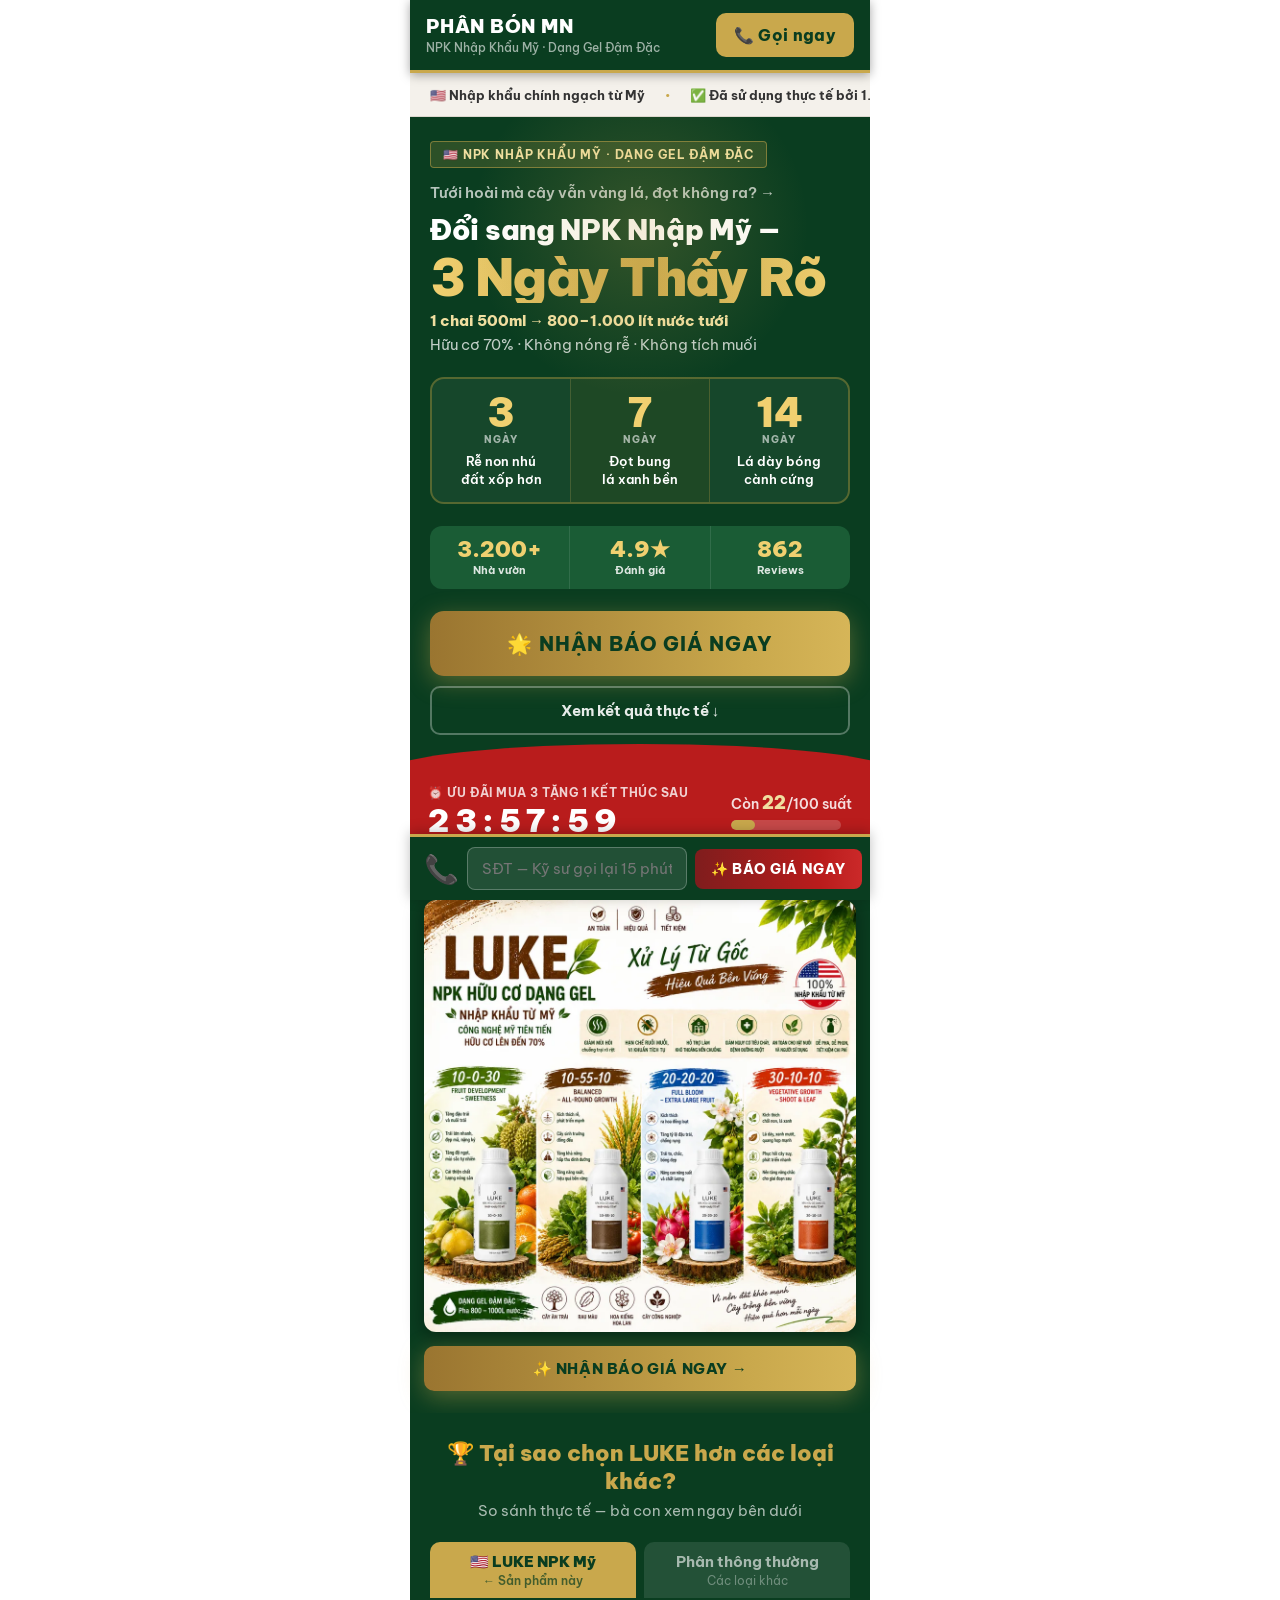
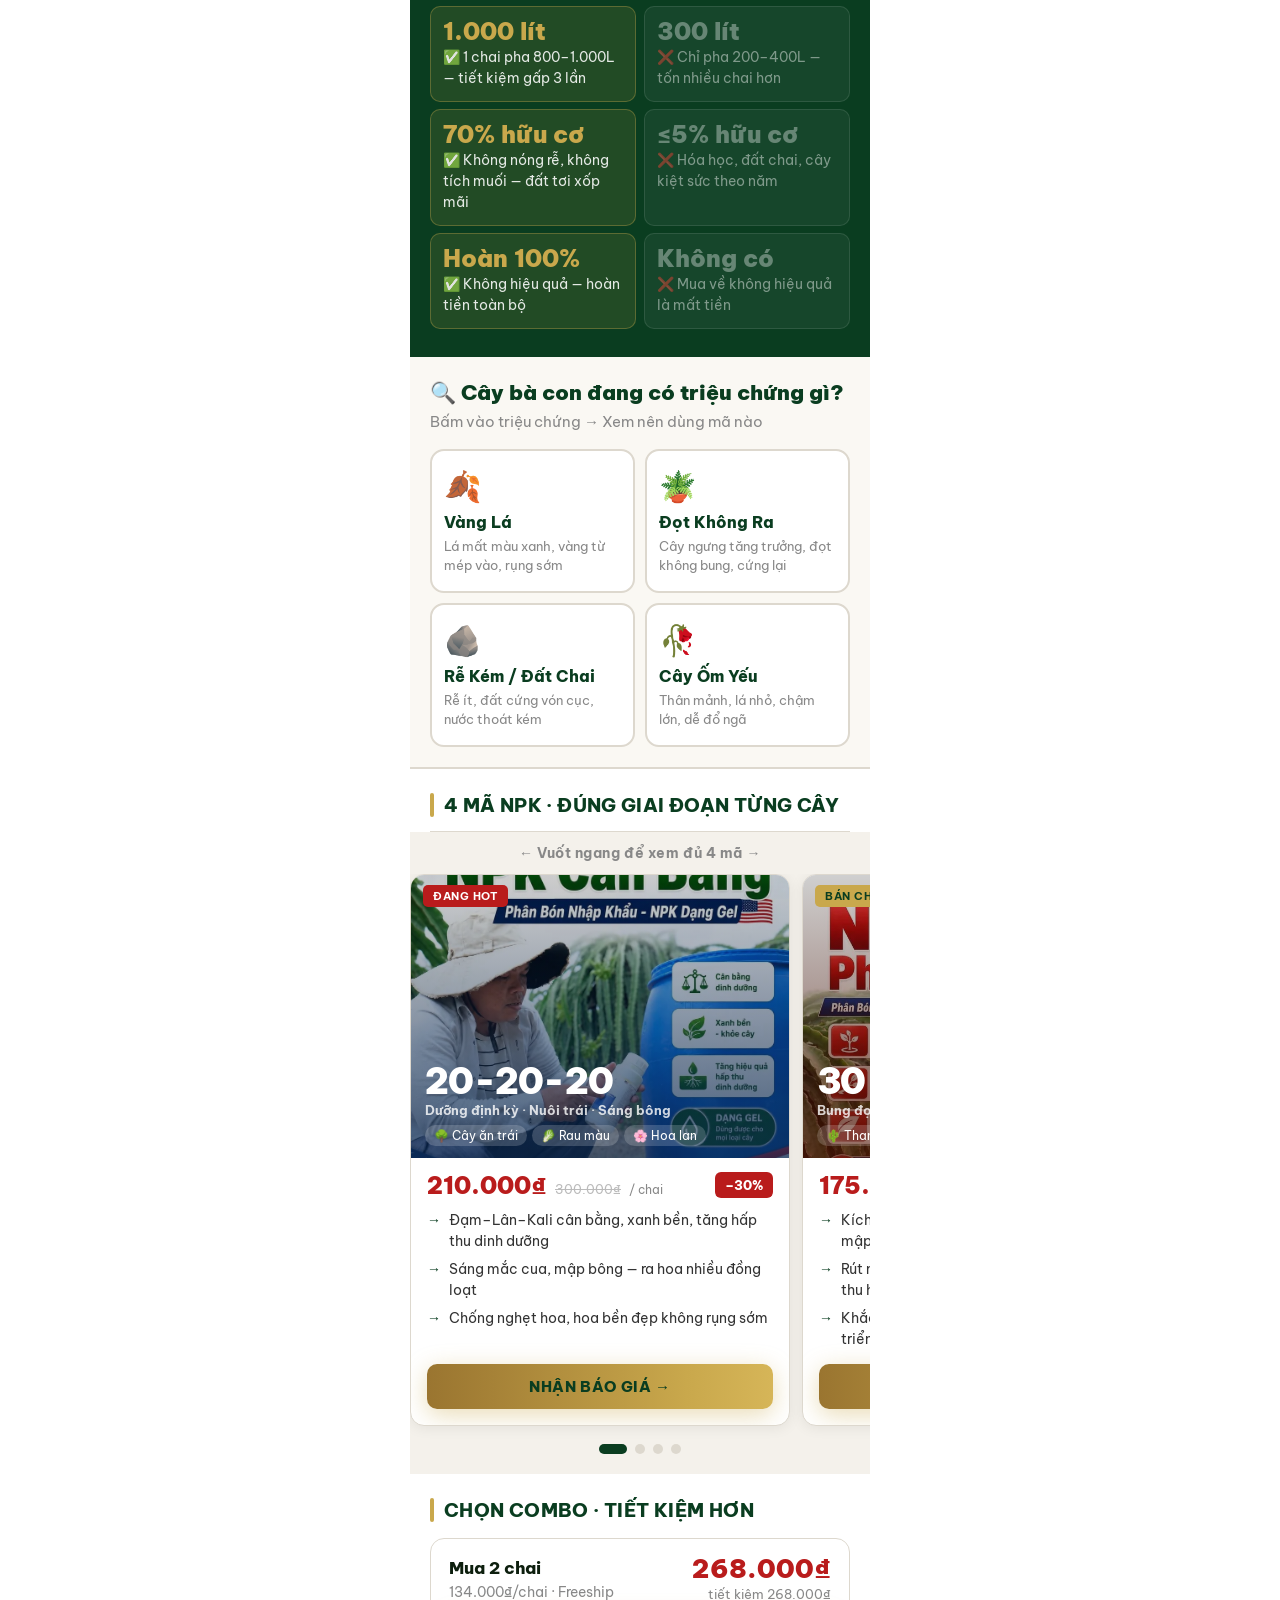
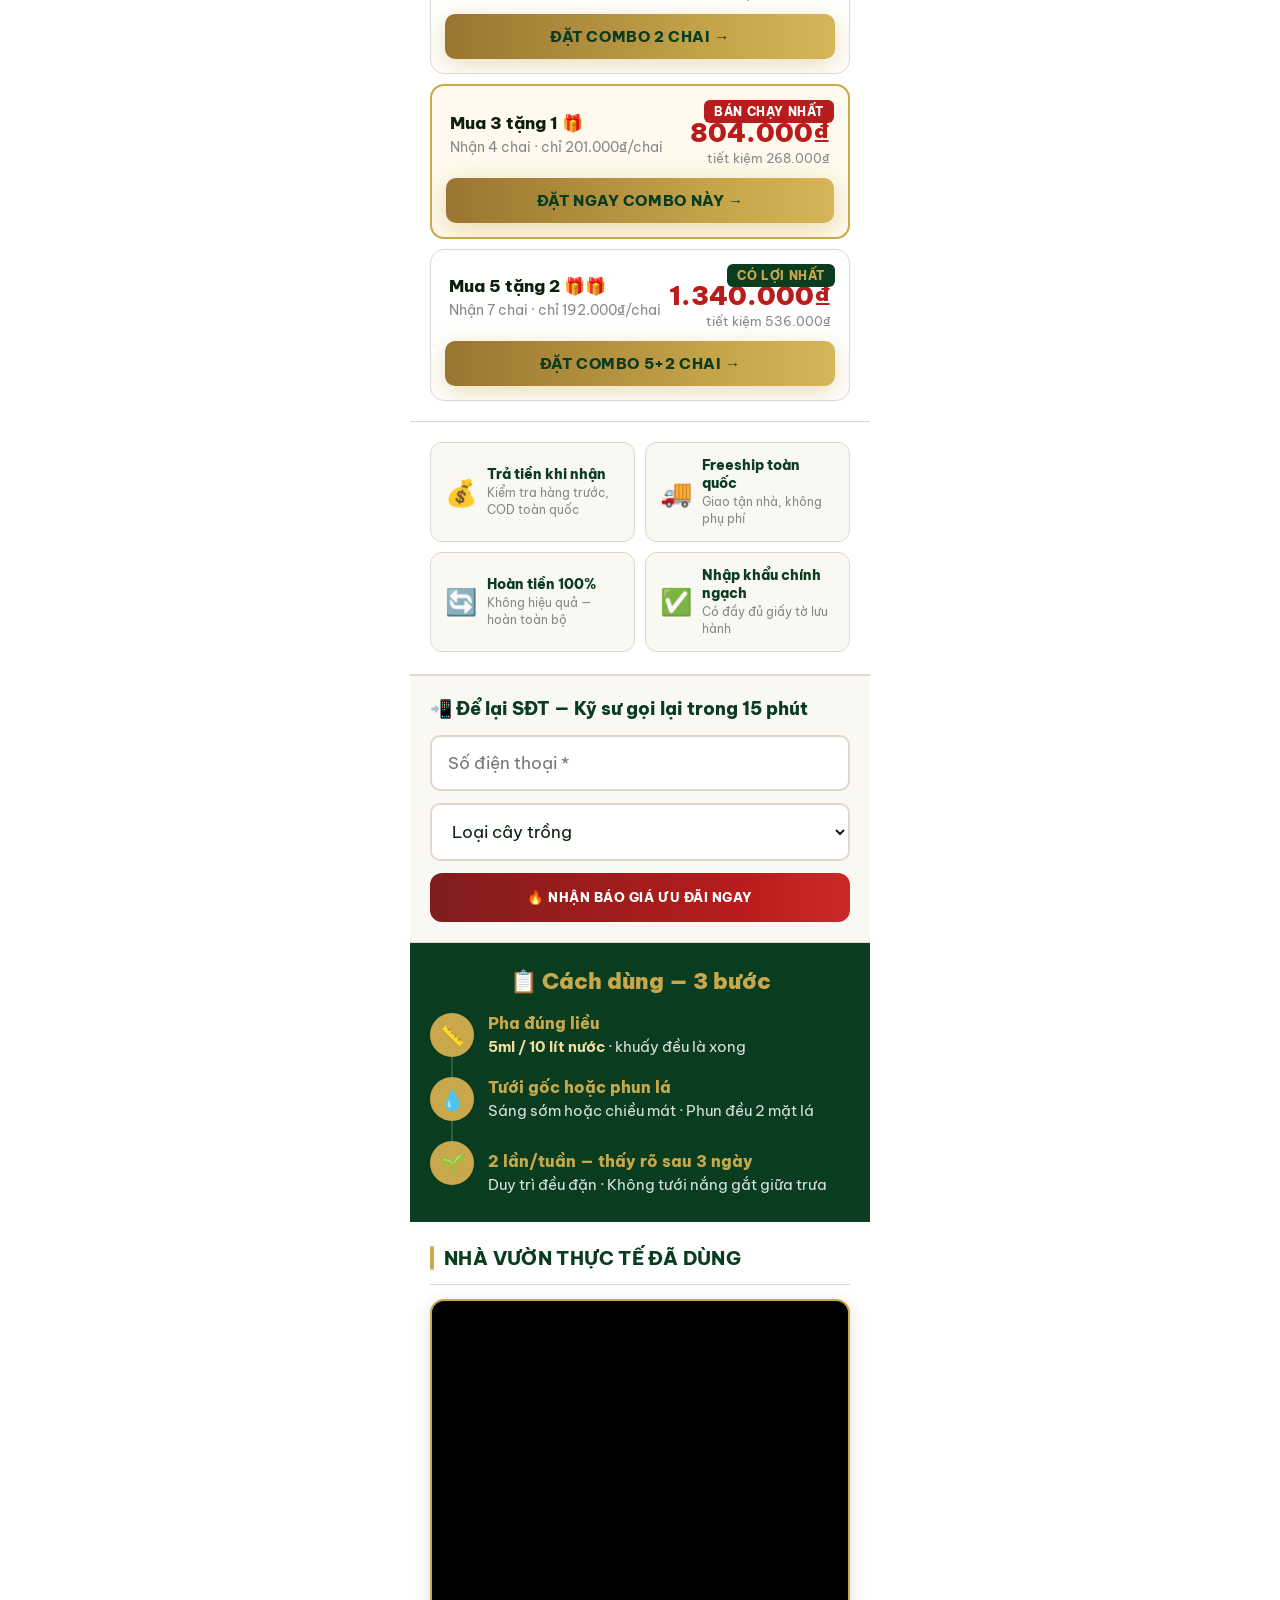
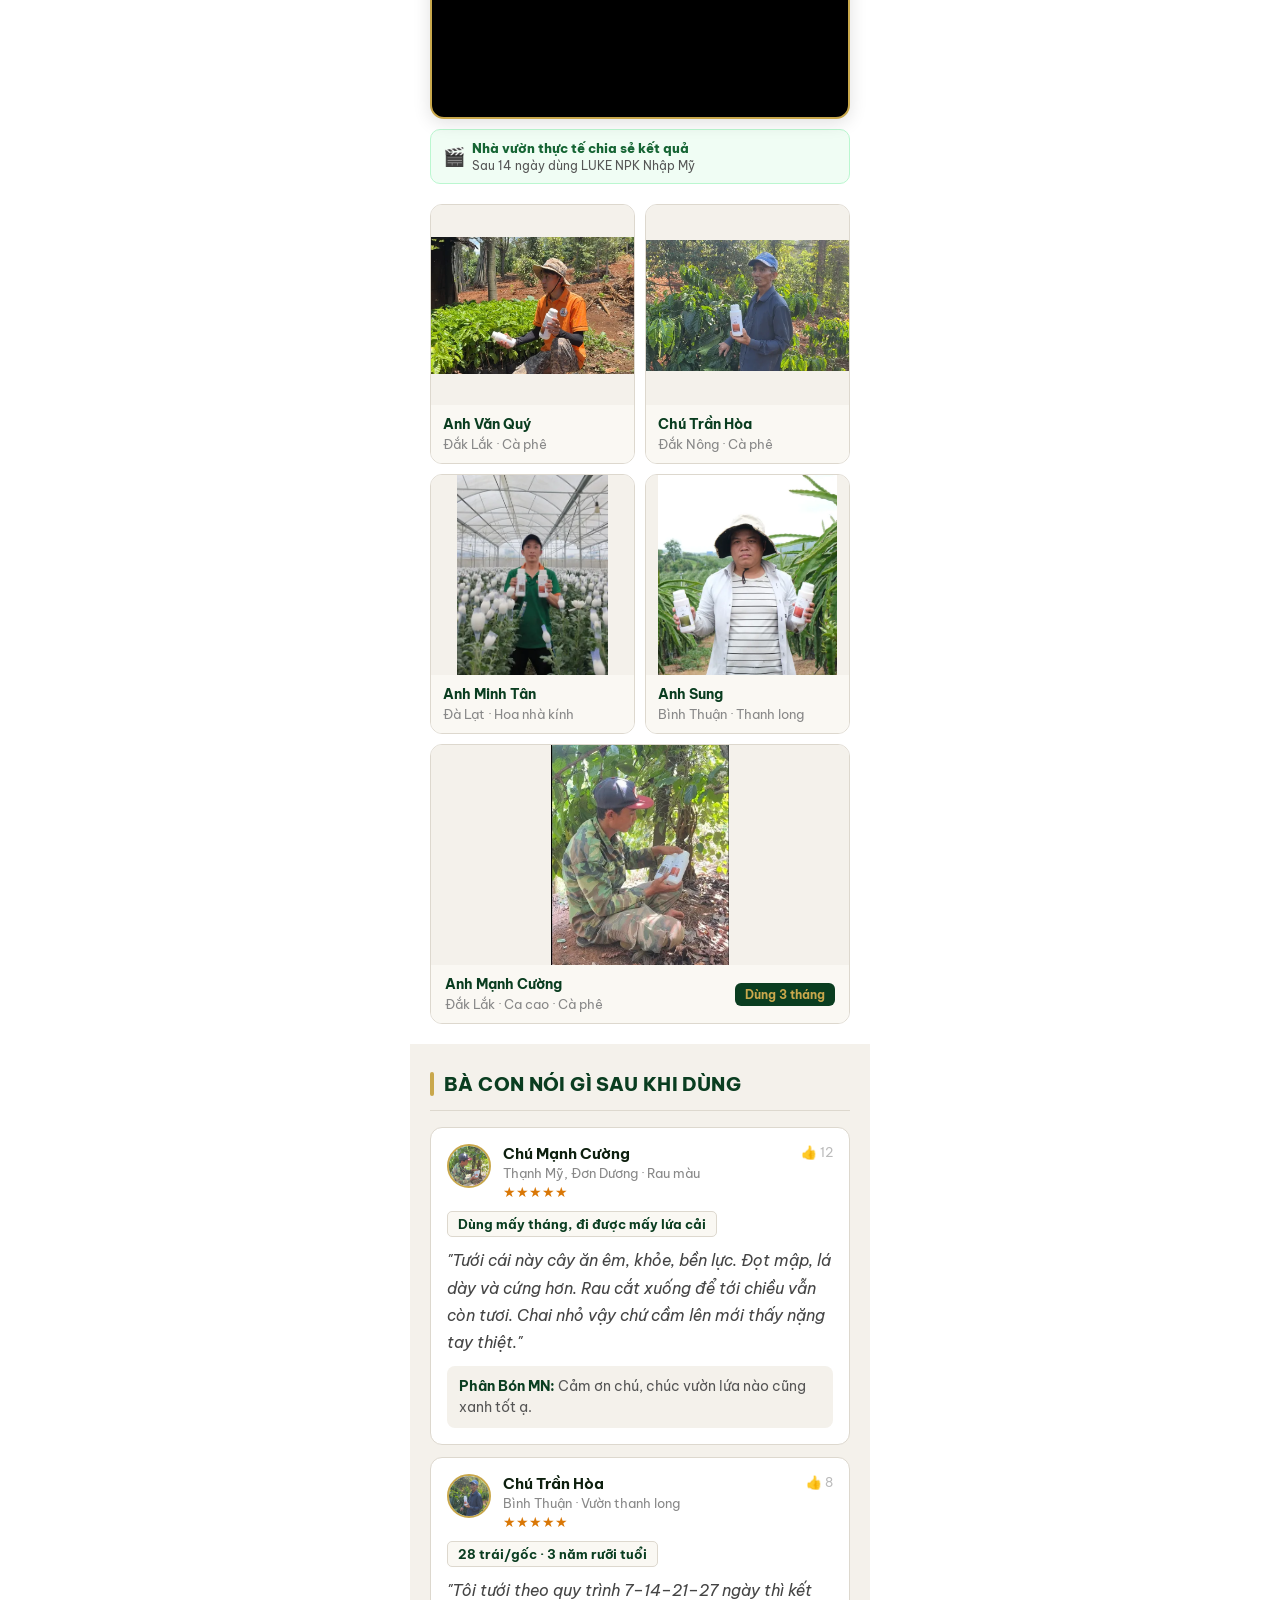
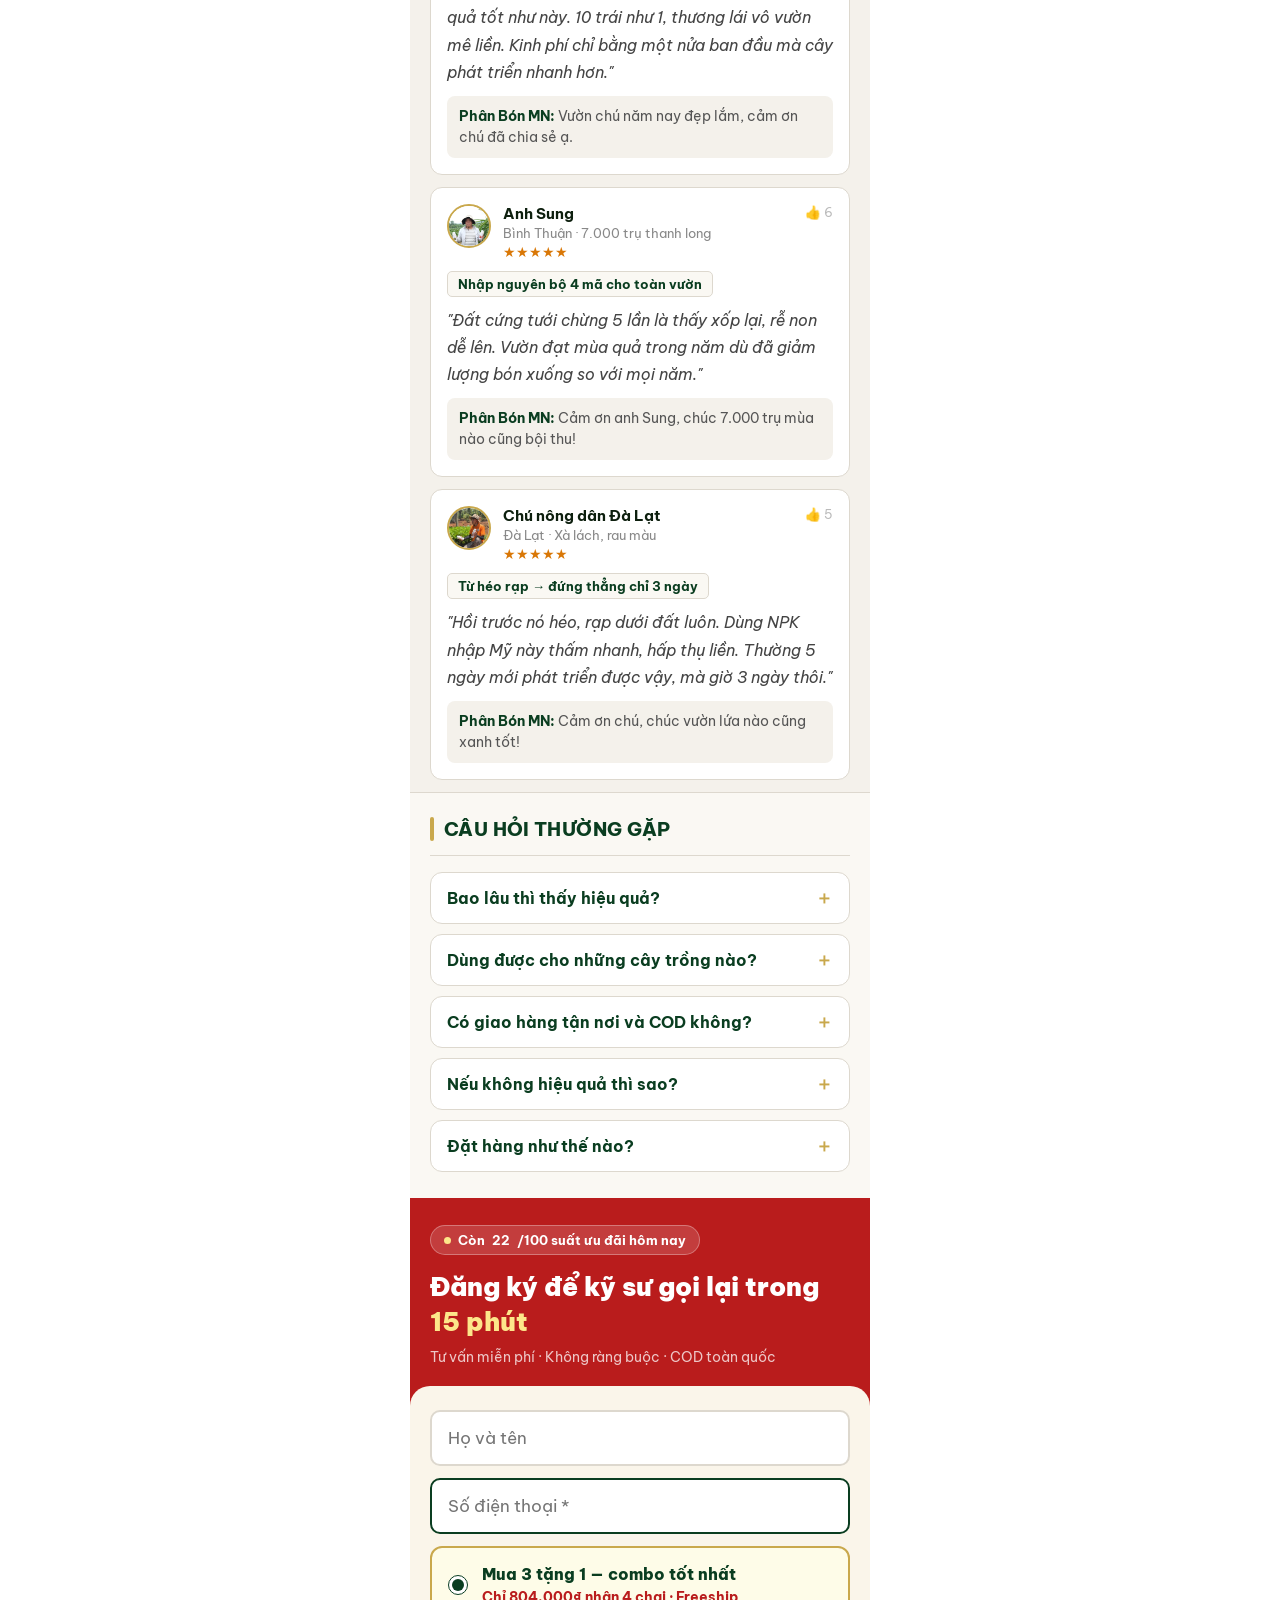
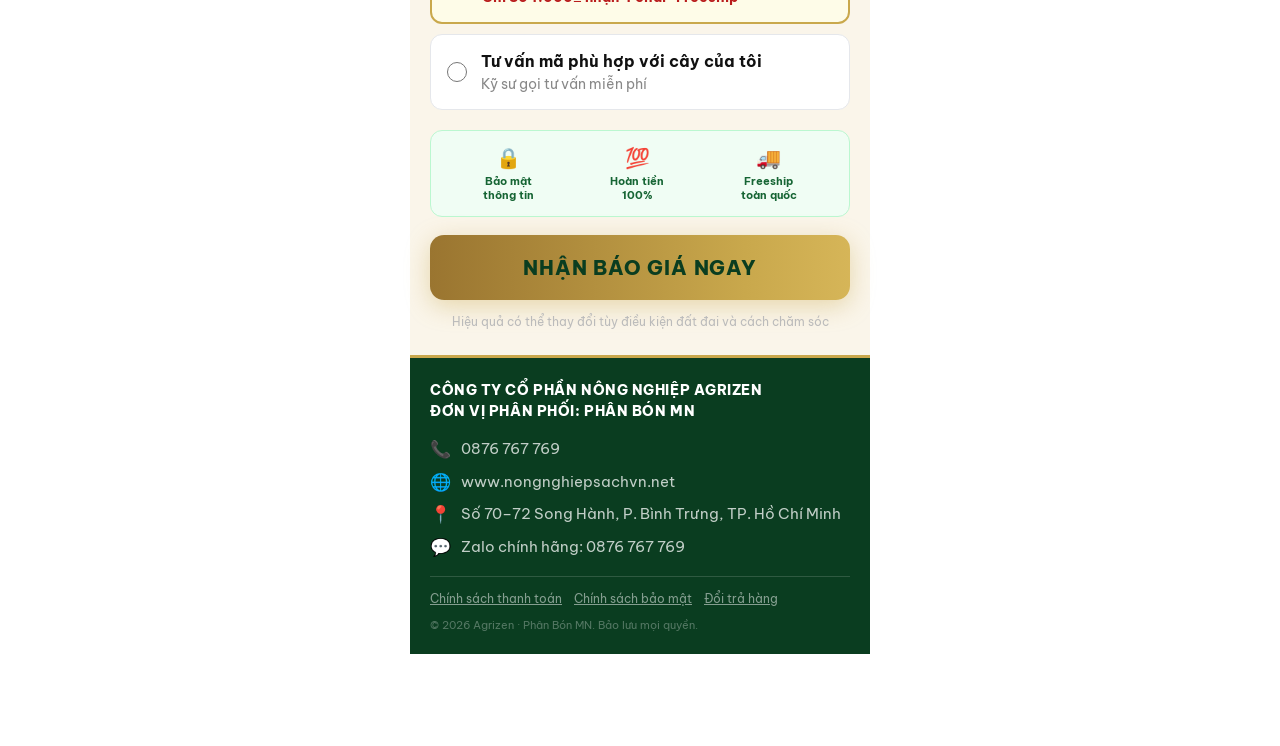
==== index.html @ ad105101 "Save leads to Google Sheets/Telegram, add thank-you redirect, sync hotline number - Wire GOOGLE_SCRI" ====
<!DOCTYPE html>
<html lang="vi">
<head>
<meta charset="utf-8">
<meta name="viewport" content="width=device-width,initial-scale=1">
<title>LUKE – NPK Nhập Khẩu Mỹ | Phân Bón MN</title>
<link rel="preconnect" href="https://fonts.googleapis.com">
<link rel="preconnect" href="https://fonts.gstatic.com" crossorigin>
<link href="https://fonts.googleapis.com/css2?family=Be+Vietnam+Pro:wght@400;600;700;800;900&display=swap" rel="stylesheet">
<link rel="stylesheet" href="styles.css">
<!-- Google Tag Manager -->
<script>(function(w,d,s,l,i){w[l]=w[l]||[];w[l].push({'gtm.start':
new Date().getTime(),event:'gtm.js'});var f=d.getElementsByTagName(s)[0],
j=d.createElement(s),dl=l!='dataLayer'?'&l='+l:'';j.async=true;j.src=
'https://www.googletagmanager.com/gtm.js?id='+i+dl;f.parentNode.insertBefore(j,f);
})(window,document,'script','dataLayer','GTM-NM2BVD8K');</script>
<!-- End Google Tag Manager -->
</head>
<body>
<!-- Google Tag Manager (noscript) -->
<noscript><iframe src="https://www.googletagmanager.com/ns.html?id=GTM-NM2BVD8K"
height="0" width="0" style="display:none;visibility:hidden"></iframe></noscript>
<!-- End Google Tag Manager (noscript) -->

<!-- ═══ TOPBAR ═══ -->
<div class="topbar">
  <div class="topbar-brand">
    <div class="topbar-name">PHÂN BÓN MN</div>
    <div class="topbar-tag">NPK Nhập Khẩu Mỹ · Dạng Gel Đậm Đặc</div>
  </div>
  <a href="tel:0876767769" class="topbar-call">📞 Gọi ngay</a>
</div>

<!-- ═══ TRUST BAR TICKER ═══ -->
<div class="ticker-wrap">
  <div class="ticker">
    <span class="ticker-item">🇺🇸 Nhập khẩu chính ngạch từ Mỹ</span>
    <span class="ticker-dot">·</span>
    <span class="ticker-item">✅ Đã sử dụng thực tế bởi 1.000+ nhà vườn</span>
    <span class="ticker-dot">·</span>
    <span class="ticker-item">💯 Cam kết hoàn tiền 100%</span>
    <span class="ticker-dot">·</span>
    <span class="ticker-item">🚚 Freeship toàn quốc</span>
    <span class="ticker-dot">·</span>
    <span class="ticker-item">🌿 Hữu cơ 70% — không nóng rễ</span>
    <span class="ticker-dot">·</span>
    <span class="ticker-item">⏰ Thấy kết quả sau 3 ngày</span>
    <span class="ticker-dot">·</span>
    <span class="ticker-item">🇺🇸 Nhập khẩu chính ngạch từ Mỹ</span>
    <span class="ticker-dot">·</span>
    <span class="ticker-item">✅ Đã sử dụng thực tế bởi 1.000+ nhà vườn</span>
    <span class="ticker-dot">·</span>
    <span class="ticker-item">💯 Cam kết hoàn tiền 100%</span>
    <span class="ticker-dot">·</span>
    <span class="ticker-item">🚚 Freeship toàn quốc</span>
    <span class="ticker-dot">·</span>
    <span class="ticker-item">🌿 Hữu cơ 70% — không nóng rễ</span>
    <span class="ticker-dot">·</span>
    <span class="ticker-item">⏰ Thấy kết quả sau 3 ngày</span>
    <span class="ticker-dot">·</span>
  </div>
</div>

<!-- ═══ HERO ═══ -->
<div class="hero">
  <div class="hero-glow"></div>
  <div class="hero-inner">
    <div class="badge-pill">🇺🇸 NPK NHẬP KHẨU MỸ · DẠNG GEL ĐẬM ĐẶC</div>
    <div class="hero-hook">Tưới hoài mà cây vẫn vàng lá, đọt không ra? →</div>
    <h1 class="hero-h1">Đổi sang NPK Nhập Mỹ —</h1>
    <div class="hero-h1-big">3 Ngày Thấy Rõ</div>
    <div class="hero-sub"><strong>1 chai 500ml → 800–1.000 lít nước tưới</strong><br>Hữu cơ 70% · Không nóng rễ · Không tích muối</div>
  </div>
  <div class="timeline-row">
    <div class="timeline-item">
      <div class="timeline-num">3</div>
      <div class="timeline-unit">NGÀY</div>
      <div class="timeline-desc">Rễ non nhú<br>đất xốp hơn</div>
    </div>
    <div class="timeline-item timeline-item--alt">
      <div class="timeline-num">7</div>
      <div class="timeline-unit">NGÀY</div>
      <div class="timeline-desc">Đọt bung<br>lá xanh bền</div>
    </div>
    <div class="timeline-item">
      <div class="timeline-num">14</div>
      <div class="timeline-unit">NGÀY</div>
      <div class="timeline-desc">Lá dày bóng<br>cành cứng</div>
    </div>
  </div>
  <div class="stats-row">
    <div class="stat-item">
      <div class="stat-num">3.200+</div>
      <div class="stat-label">Nhà vườn</div>
    </div>
    <div class="stat-item">
      <div class="stat-num">4.9★</div>
      <div class="stat-label">Đánh giá</div>
    </div>
    <div class="stat-item">
      <div class="stat-num">862</div>
      <div class="stat-label">Reviews</div>
    </div>
  </div>
  <div class="hero-ctas">
    <button type="button" class="js-open-popup btn btn-primary btn-lg">🌟 NHẬN BÁO GIÁ NGAY</button>
    <a href="#proof" class="btn btn-outline btn-sm">Xem kết quả thực tế ↓</a>
  </div>
  <div class="hero-curve"></div>
</div>

<!-- ═══ URGENCY ═══ -->
<div class="urgency">
  <div>
    <div class="urgency-label">⏰ ƯU ĐÃI MUA 3 TẶNG 1 KẾT THÚC SAU</div>
    <div id="countdown" class="countdown">23:59:59</div>
  </div>
  <div class="stock-wrap">
    <div class="stock-text">Còn <span id="stock" class="stock-num">22</span>/100 suất</div>
    <div class="stock-bar"><div class="stock-bar-fill"></div></div>
  </div>
</div>

<!-- ═══ PRODUCT SHOWCASE ═══ -->
<div class="showcase">
  <div class="showcase-header">
    <div class="showcase-header-bar"></div>
    <div class="showcase-header-text">Bộ 4 mã NPK nhập Mỹ · Toàn bộ giai đoạn</div>
  </div>
  <div class="showcase-img-wrap">
    <img src="img/luke_banner.webp" alt="LUKE NPK Hữu Cơ Dạng Gel – Bộ 4 mã" class="showcase-img">
  </div>
  <div class="showcase-cta-wrap">
    <button type="button" class="js-open-popup btn btn-primary btn-sm">✨ Nhận báo giá ngay →</button>
  </div>
</div>

<!-- ═══ SO SÁNH ĐỐI THỦ ═══ -->
<div class="compare">
  <div class="compare-head">
    <div class="compare-title">🏆 Tại sao chọn LUKE hơn các loại khác?</div>
    <div class="compare-sub">So sánh thực tế — bà con xem ngay bên dưới</div>
  </div>
  <div class="compare-cols">
    <div class="compare-col-head compare-col-head--us">
      <div class="compare-col-head-title">🇺🇸 LUKE NPK Mỹ</div>
      <div class="compare-col-head-sub">← Sản phẩm này</div>
    </div>
    <div class="compare-col-head compare-col-head--them">
      <div class="compare-col-head-title">Phân thông thường</div>
      <div class="compare-col-head-sub">Các loại khác</div>
    </div>
  </div>
  <div class="compare-row">
    <div class="compare-cell compare-cell--us">
      <div class="compare-num">1.000 lít</div>
      <div class="compare-text">✅ 1 chai pha 800–1.000L — tiết kiệm gấp 3 lần</div>
    </div>
    <div class="compare-cell compare-cell--them">
      <div class="compare-num">300 lít</div>
      <div class="compare-text">❌ Chỉ pha 200–400L — tốn nhiều chai hơn</div>
    </div>
  </div>
  <div class="compare-row">
    <div class="compare-cell compare-cell--us">
      <div class="compare-num">70% hữu cơ</div>
      <div class="compare-text">✅ Không nóng rễ, không tích muối — đất tơi xốp mãi</div>
    </div>
    <div class="compare-cell compare-cell--them">
      <div class="compare-num">≤5% hữu cơ</div>
      <div class="compare-text">❌ Hóa học, đất chai, cây kiệt sức theo năm</div>
    </div>
  </div>
  <div class="compare-row" style="margin-bottom:0">
    <div class="compare-cell compare-cell--us">
      <div class="compare-num">Hoàn 100%</div>
      <div class="compare-text">✅ Không hiệu quả — hoàn tiền toàn bộ</div>
    </div>
    <div class="compare-cell compare-cell--them">
      <div class="compare-num">Không có</div>
      <div class="compare-text">❌ Mua về không hiệu quả là mất tiền</div>
    </div>
  </div>
</div>

<!-- ═══ SYMPTOM SELECTOR ═══ -->
<div id="trieu-chung" class="symptom">
  <div class="symptom-title">🔍 Cây bà con đang có triệu chứng gì?</div>
  <div class="symptom-sub">Bấm vào triệu chứng → Xem nên dùng mã nào</div>
  <div class="symptom-grid">
    <button data-sym-btn="0" type="button" class="symptom-btn">
      <div class="symptom-emoji">🍂</div>
      <div class="sym-title">Vàng Lá</div>
      <div class="sym-desc">Lá mất màu xanh, vàng từ mép vào, rụng sớm</div>
    </button>
    <button data-sym-btn="1" type="button" class="symptom-btn">
      <div class="symptom-emoji">🪴</div>
      <div class="sym-title">Đọt Không Ra</div>
      <div class="sym-desc">Cây ngưng tăng trưởng, đọt không bung, cứng lại</div>
    </button>
    <button data-sym-btn="2" type="button" class="symptom-btn">
      <div class="symptom-emoji">🪨</div>
      <div class="sym-title">Rễ Kém / Đất Chai</div>
      <div class="sym-desc">Rễ ít, đất cứng vón cục, nước thoát kém</div>
    </button>
    <button data-sym-btn="3" type="button" class="symptom-btn">
      <div class="symptom-emoji">🥀</div>
      <div class="sym-title">Cây Ốm Yếu</div>
      <div class="sym-desc">Thân mảnh, lá nhỏ, chậm lớn, dễ đổ ngã</div>
    </button>
  </div>
  <div id="symRecBlock" class="symptom-rec">
    <div class="symptom-rec-label">💡 <span id="symRecName"></span> — Nên dùng:</div>
    <div id="symRecText" class="symptom-rec-text"></div>
    <div class="symptom-rec-ctas">
      <a href="#form" class="btn btn-primary btn-sm" style="flex:1">Đặt ngay →</a>
      <a href="tel:0876767769" class="btn btn-outline btn-sm" style="width:auto;flex:0 0 auto">Hỏi kỹ sư</a>
    </div>
  </div>
</div>

<!-- ═══ PRODUCTS ═══ -->
<div id="products">
  <div class="section-header">
    <div class="section-header-bar"></div>
    <h2>4 mã NPK · Đúng giai đoạn từng cây</h2>
  </div>
  <div class="section-rule"></div>
  <div class="products-section">
    <div class="carousel-hint">← Vuốt ngang để xem đủ 4 mã →</div>
    <div id="carousel">

      <!-- Card 1: 20-20-20 -->
      <div data-card="1" class="product-card">
        <div class="product-media">
          <img src="img/npk_can_bang.webp" alt="LUKE 20-20-20">
          <div class="product-media-overlay" style="background:linear-gradient(to bottom,rgba(0,0,0,.18) 0%,rgba(10,40,80,.75) 100%)"></div>
          <div class="product-badge product-badge--hot">ĐANG HOT</div>
          <div class="product-media-text">
            <div class="product-formula">20-20-20</div>
            <div class="product-usecase">Dưỡng định kỳ · Nuôi trái · Sáng bông</div>
            <div class="crop-tags">
              <span class="crop-tag">🌳 Cây ăn trái</span>
              <span class="crop-tag">🥬 Rau màu</span>
              <span class="crop-tag">🌸 Hoa lan</span>
            </div>
          </div>
        </div>
        <div class="product-info">
          <div class="price-row">
            <div class="price-group">
              <span class="price-now">210.000₫</span>
              <span class="price-old">300.000₫</span>
              <span class="price-unit">/ chai</span>
            </div>
            <span class="price-discount">–30%</span>
          </div>
          <ul class="product-features">
            <li>Đạm–Lân–Kali cân bằng, xanh bền, tăng hấp thu dinh dưỡng</li>
            <li>Sáng mắc cua, mập bông — ra hoa nhiều đồng loạt</li>
            <li>Chống nghẹt hoa, hoa bền đẹp không rụng sớm</li>
          </ul>
          <button type="button" class="js-open-popup btn btn-primary btn-sm">Nhận báo giá →</button>
        </div>
      </div>

      <!-- Card 2: 30-10-10 -->
      <div class="product-card">
        <div class="product-media">
          <img src="img/proof4.webp" alt="LUKE 30-10-10" style="object-position:top">
          <div class="product-media-overlay" style="background:linear-gradient(to bottom,rgba(0,0,0,.18) 0%,rgba(80,20,5,.75) 100%)"></div>
          <div class="product-badge product-badge--bestseller">BÁN CHẠY #1</div>
          <div class="product-media-text">
            <div class="product-formula">30-10-10</div>
            <div class="product-usecase">Bung đọt · Phục hồi · Kích bật mầm</div>
            <div class="crop-tags">
              <span class="crop-tag">🌵 Thanh long</span>
              <span class="crop-tag">🥬 Rau màu</span>
              <span class="crop-tag">🌾 Lúa</span>
            </div>
          </div>
        </div>
        <div class="product-info">
          <div class="price-row">
            <div class="price-group">
              <span class="price-now">175.000₫</span>
              <span class="price-old">280.000₫</span>
              <span class="price-unit">/ chai</span>
            </div>
            <span class="price-discount">–37%</span>
          </div>
          <ul class="product-features">
            <li>Kích bật mầm mạnh, bung đọt đồng loạt — đọt mập, lá xanh dày</li>
            <li>Rút ngắn kiến thiết cơ bản, phục hồi nhanh sau thu hoạch</li>
            <li>Khắc phục nghẹn đọt, đọt ra lọt xọt kém phát triển</li>
          </ul>
          <button type="button" class="js-open-popup btn btn-primary btn-sm">Nhận báo giá →</button>
        </div>
      </div>

      <!-- Card 3: 10-55-10 -->
      <div class="product-card">
        <div class="product-media">
          <img src="img/npk_kich_hoa.webp" alt="LUKE 10-55-10" style="object-position:top">
          <div class="product-media-overlay" style="background:linear-gradient(to bottom,rgba(0,0,0,.18) 0%,rgba(60,30,10,.78) 100%)"></div>
          <div class="product-media-text">
            <div class="product-formula">10-55-10</div>
            <div class="product-usecase">Kéo mắc cua · Ra hoa · Đánh thức mầm ngủ</div>
            <div class="crop-tags">
              <span class="crop-tag">🌳 Sầu riêng</span>
              <span class="crop-tag">🍊 Cam/Bưởi</span>
              <span class="crop-tag">🌵 Thanh long</span>
            </div>
          </div>
        </div>
        <div class="product-info">
          <div class="price-row">
            <div class="price-group">
              <span class="price-now">238.000₫</span>
              <span class="price-old">340.000₫</span>
              <span class="price-unit">/ chai</span>
            </div>
            <span class="price-discount">–30%</span>
          </div>
          <ul class="product-features">
            <li>Lân cao 55 — kích rễ mạnh, kéo mắc cua, tược bông dài đẹp</li>
            <li>Sáng mắc cua, mập bông — đánh thức mầm hoa đang ngủ</li>
            <li>Chống khô hoa, đen hoa, rụng hoa — hoa bền sức sống</li>
          </ul>
          <button type="button" class="js-open-popup btn btn-primary btn-sm">Nhận báo giá →</button>
        </div>
      </div>

      <!-- Card 4: 10-0-30 -->
      <div class="product-card">
        <div class="product-media">
          <img src="img/npk_nuoi_trai.webp" alt="LUKE 10-0-30" style="object-position:top">
          <div class="product-media-overlay" style="background:linear-gradient(to bottom,rgba(0,0,0,.18) 0%,rgba(5,40,20,.78) 100%)"></div>
          <div class="product-media-text">
            <div class="product-formula">10-0-30</div>
            <div class="product-usecase">Vào cơm · Tăng độ ngọt · Phá mầm ngủ</div>
            <div class="crop-tags">
              <span class="crop-tag">🌳 Sầu riêng</span>
              <span class="crop-tag">🌵 Thanh long</span>
              <span class="crop-tag">🍊 Cây ăn trái</span>
            </div>
          </div>
        </div>
        <div class="product-info">
          <div class="price-row">
            <div class="price-group">
              <span class="price-now">196.000₫</span>
              <span class="price-old">280.000₫</span>
              <span class="price-unit">/ chai</span>
            </div>
            <span class="price-discount">–30%</span>
          </div>
          <ul class="product-features">
            <li>Kali cao 30 — vào cơm nhanh, dày múi, cơm vàng thơm ngọt</li>
            <li>Phá mầm ngủ, kích mắc cua, kích bông mạnh đồng loạt</li>
            <li>Da trái căng bóng sáng, lên màu đẹp — thương lái ưu tiên mua</li>
          </ul>
          <button type="button" class="js-open-popup btn btn-primary btn-sm">Nhận báo giá →</button>
        </div>
      </div>

    </div>
    <!-- Dots -->
    <div class="dots">
      <button data-dot data-slide="0" type="button" class="dot active" aria-label="Mã 1"></button>
      <button data-dot data-slide="1" type="button" class="dot" aria-label="Mã 2"></button>
      <button data-dot data-slide="2" type="button" class="dot" aria-label="Mã 3"></button>
      <button data-dot data-slide="3" type="button" class="dot" aria-label="Mã 4"></button>
    </div>
  </div>
</div>

<!-- ═══ COMBO ═══ -->
<div class="section-header" style="padding-bottom:8px">
  <div class="section-header-bar"></div>
  <h2>Chọn Combo · Tiết Kiệm Hơn</h2>
</div>
<div class="combo-list">

  <!-- Card 1: Mua 2 chai -->
  <div class="combo-card">
    <div class="combo-row">
      <div>
        <div class="combo-name">Mua 2 chai</div>
        <div class="combo-detail">134.000₫/chai · Freeship</div>
      </div>
      <div class="combo-price">
        <div class="combo-price-now">268.000₫</div>
        <div class="combo-save">tiết kiệm 268.000₫</div>
      </div>
    </div>
    <div class="combo-cta-wrap">
      <button type="button" class="js-open-popup btn btn-primary btn-sm">Đặt combo 2 chai →</button>
    </div>
  </div>

  <!-- Card 2: Mua 3 tặng 1 — BÁN CHẠY NHẤT -->
  <div class="combo-card combo-card--featured">
    <div class="combo-tag combo-tag--hot">BÁN CHẠY NHẤT</div>
    <div class="combo-row">
      <div>
        <div class="combo-name">Mua 3 tặng 1 🎁</div>
        <div class="combo-detail">Nhận 4 chai · chỉ 201.000₫/chai</div>
      </div>
      <div class="combo-price">
        <div class="combo-price-old">1.072.000₫</div>
        <div class="combo-price-now">804.000₫</div>
        <div class="combo-save">tiết kiệm 268.000₫</div>
      </div>
    </div>
    <div class="combo-cta-wrap">
      <button type="button" class="js-open-popup btn btn-primary btn-sm">Đặt ngay combo này →</button>
    </div>
  </div>

  <!-- Card 3: Mua 5 tặng 2 — CÓ LỢI NHẤT -->
  <div class="combo-card">
    <div class="combo-tag combo-tag--value">CÓ LỢI NHẤT</div>
    <div class="combo-row">
      <div>
        <div class="combo-name">Mua 5 tặng 2 🎁🎁</div>
        <div class="combo-detail">Nhận 7 chai · chỉ 192.000₫/chai</div>
      </div>
      <div class="combo-price">
        <div class="combo-price-old">1.876.000₫</div>
        <div class="combo-price-now">1.340.000₫</div>
        <div class="combo-save">tiết kiệm 536.000₫</div>
      </div>
    </div>
    <div class="combo-cta-wrap">
      <button type="button" class="js-open-popup btn btn-primary btn-sm">Đặt combo 5+2 chai →</button>
    </div>
  </div>

</div>

<!-- ═══ TRUST BADGES ═══ -->
<div class="trust-section">
  <div class="trust-grid">
    <div class="trust-item">
      <span class="trust-icon">💰</span>
      <div>
        <div class="trust-title">Trả tiền khi nhận</div>
        <div class="trust-desc">Kiểm tra hàng trước, COD toàn quốc</div>
      </div>
    </div>
    <div class="trust-item">
      <span class="trust-icon">🚚</span>
      <div>
        <div class="trust-title">Freeship toàn quốc</div>
        <div class="trust-desc">Giao tận nhà, không phụ phí</div>
      </div>
    </div>
    <div class="trust-item">
      <span class="trust-icon">🔄</span>
      <div>
        <div class="trust-title">Hoàn tiền 100%</div>
        <div class="trust-desc">Không hiệu quả — hoàn toàn bộ</div>
      </div>
    </div>
    <div class="trust-item">
      <span class="trust-icon">✅</span>
      <div>
        <div class="trust-title">Nhập khẩu chính ngạch</div>
        <div class="trust-desc">Có đầy đủ giấy tờ lưu hành</div>
      </div>
    </div>
  </div>
</div>

<!-- ═══ MINI FORM ═══ -->
<div class="mini-form">
  <div class="mini-form-title">📲 Để lại SĐT — Kỹ sư gọi lại trong 15 phút</div>
  <label for="miniPhone" class="sr-only">Số điện thoại</label>
  <input type="tel" placeholder="Số điện thoại *" id="miniPhone" class="field-input" inputmode="numeric" maxlength="12" autocomplete="tel" aria-describedby="miniPhoneError">
  <div id="miniPhoneError" class="field-error" role="alert"></div>
  <label for="miniCrop" class="sr-only">Loại cây trồng</label>
  <select id="miniCrop" class="field-input">
    <option value="" disabled selected>Loại cây trồng</option>
    <option>Sầu riêng</option><option>Thanh long</option><option>Bưởi / Cam / Quýt</option><option>Xoài / Nhãn</option><option>Tiêu / Cà phê</option><option>Rau màu ngắn ngày</option><option>Lúa</option><option>Đại lý / Cửa hàng</option>
  </select>
  <button id="miniBtn" type="button" data-action="mini-submit" class="btn btn-urgent">🔥 Nhận báo giá ưu đãi ngay</button>
</div>

<!-- ═══ HƯỚNG DẪN SỬ DỤNG ═══ -->
<div class="steps-section">
  <div class="steps-title">📋 Cách dùng — 3 bước</div>
  <div>
    <div class="step-row">
      <div class="step-icon-col">
        <div class="step-icon">📏</div>
        <div class="step-connector"></div>
      </div>
      <div class="step-body">
        <div class="step-title">Pha đúng liều</div>
        <div class="step-desc"><strong>5ml / 10 lít nước</strong> · khuấy đều là xong</div>
      </div>
    </div>
    <div class="step-row">
      <div class="step-icon-col">
        <div class="step-icon">💧</div>
        <div class="step-connector"></div>
      </div>
      <div class="step-body">
        <div class="step-title">Tưới gốc hoặc phun lá</div>
        <div class="step-desc">Sáng sớm hoặc chiều mát · Phun đều 2 mặt lá</div>
      </div>
    </div>
    <div class="step-row">
      <div class="step-icon-col">
        <div class="step-icon">🌱</div>
      </div>
      <div class="step-body step-body--last">
        <div class="step-title">2 lần/tuần — thấy rõ sau 3 ngày</div>
        <div class="step-desc">Duy trì đều đặn · Không tưới nắng gắt giữa trưa</div>
      </div>
    </div>
  </div>
</div>

<!-- ═══ PROOF PHOTOS ═══ -->
<div id="proof" class="section-header">
  <div class="section-header-bar"></div>
  <h2>Nhà vườn thực tế đã dùng</h2>
</div>
<div class="section-rule"></div>

<!-- Video testimonial -->
<div class="proof-video-wrap">
  <div class="proof-video">
    <div id="proofVideo" class="proof-video-target" data-video-id="fxyyUrHHAmU"></div>
    <button type="button" id="proofVideoUnmute" class="proof-video-unmute" aria-label="Bật tiếng" style="display:none">🔇 Bật tiếng</button>
  </div>
  <div class="proof-video-caption">
    <span style="font-size:18px">🎬</span>
    <div>
      <div class="proof-video-caption-title">Nhà vườn thực tế chia sẻ kết quả</div>
      <div class="proof-video-caption-sub">Sau 14 ngày dùng LUKE NPK Nhập Mỹ</div>
    </div>
  </div>
</div>

<div class="proof-grid">
  <div class="proof-photo">
    <img src="img/farmer1.webp" alt="Anh Văn Quý" width="400" height="200" loading="lazy">
    <div class="proof-caption">
      <strong class="proof-name">Anh Văn Quý</strong>
      <span class="proof-loc">Đắk Lắk · Cà phê</span>
    </div>
  </div>
  <div class="proof-photo">
    <img src="img/farmer2.webp" alt="Chú Trần Hòa" width="400" height="200" loading="lazy">
    <div class="proof-caption">
      <strong class="proof-name">Chú Trần Hòa</strong>
      <span class="proof-loc">Đắk Nông · Cà phê</span>
    </div>
  </div>
  <div class="proof-photo">
    <img src="img/farmer3.webp" alt="Anh Minh Tân" width="400" height="200" loading="lazy">
    <div class="proof-caption">
      <strong class="proof-name">Anh Minh Tân</strong>
      <span class="proof-loc">Đà Lạt · Hoa nhà kính</span>
    </div>
  </div>
  <div class="proof-photo">
    <img src="img/farmer4.webp" alt="Anh Sung" width="400" height="200" loading="lazy">
    <div class="proof-caption">
      <strong class="proof-name">Anh Sung</strong>
      <span class="proof-loc">Bình Thuận · Thanh long</span>
    </div>
  </div>
  <div class="proof-photo proof-photo--wide">
    <img src="img/farmer5.webp" alt="Anh Mạnh Cường" width="800" height="220" loading="lazy">
    <div class="proof-caption proof-caption--wide">
      <div>
        <strong class="proof-name">Anh Mạnh Cường</strong>
        <span class="proof-loc">Đắk Lắk · Ca cao · Cà phê</span>
      </div>
      <span class="proof-duration">Dùng 3 tháng</span>
    </div>
  </div>
</div>

<!-- ═══ REVIEWS ═══ -->
<div class="reviews-section">
  <div class="section-header">
    <div class="section-header-bar"></div>
    <h2>Bà con nói gì sau khi dùng</h2>
  </div>
  <div class="section-rule" style="margin-bottom:16px"></div>

  <!-- Review 1 -->
  <div class="review-card">
    <div class="review-head">
      <img src="img/farmer5.webp" alt="Chú Mạnh Cường" class="review-avatar" width="44" height="44" loading="lazy">
      <div class="review-meta">
        <div class="review-name">Chú Mạnh Cường</div>
        <div class="review-loc">Thạnh Mỹ, Đơn Dương · Rau màu</div>
        <div class="review-stars">★★★★★</div>
      </div>
      <div class="review-likes">👍 12</div>
    </div>
    <div class="review-tag">Dùng mấy tháng, đi được mấy lứa cải</div>
    <div class="review-text">"Tưới cái này cây ăn êm, khỏe, bền lực. Đọt mập, lá dày và cứng hơn. Rau cắt xuống để tới chiều vẫn còn tươi. Chai nhỏ vậy chứ cầm lên mới thấy nặng tay thiệt."</div>
    <div class="review-reply"><strong>Phân Bón MN:</strong> Cảm ơn chú, chúc vườn lứa nào cũng xanh tốt ạ.</div>
  </div>

  <!-- Review 2 -->
  <div class="review-card">
    <div class="review-head">
      <img src="img/farmer2.webp" alt="Chú Trần Hòa" class="review-avatar" width="44" height="44" loading="lazy">
      <div class="review-meta">
        <div class="review-name">Chú Trần Hòa</div>
        <div class="review-loc">Bình Thuận · Vườn thanh long</div>
        <div class="review-stars">★★★★★</div>
      </div>
      <div class="review-likes">👍 8</div>
    </div>
    <div class="review-tag">28 trái/gốc · 3 năm rưỡi tuổi</div>
    <div class="review-text">"Tôi tưới theo quy trình 7–14–21–27 ngày thì kết quả tốt như này. 10 trái như 1, thương lái vô vườn mê liền. Kinh phí chỉ bằng một nửa ban đầu mà cây phát triển nhanh hơn."</div>
    <div class="review-reply"><strong>Phân Bón MN:</strong> Vườn chú năm nay đẹp lắm, cảm ơn chú đã chia sẻ ạ.</div>
  </div>

  <!-- Review 3 -->
  <div class="review-card">
    <div class="review-head">
      <img src="img/farmer4.webp" alt="Anh Sung" class="review-avatar" width="44" height="44" loading="lazy">
      <div class="review-meta">
        <div class="review-name">Anh Sung</div>
        <div class="review-loc">Bình Thuận · 7.000 trụ thanh long</div>
        <div class="review-stars">★★★★★</div>
      </div>
      <div class="review-likes">👍 6</div>
    </div>
    <div class="review-tag">Nhập nguyên bộ 4 mã cho toàn vườn</div>
    <div class="review-text">"Đất cứng tưới chừng 5 lần là thấy xốp lại, rễ non dễ lên. Vườn đạt mùa quả trong năm dù đã giảm lượng bón xuống so với mọi năm."</div>
    <div class="review-reply"><strong>Phân Bón MN:</strong> Cảm ơn anh Sung, chúc 7.000 trụ mùa nào cũng bội thu!</div>
  </div>

  <!-- Review 4 -->
  <div class="review-card">
    <div class="review-head">
      <img src="img/farmer1.webp" alt="Chú nông dân Đà Lạt" class="review-avatar" width="44" height="44" loading="lazy">
      <div class="review-meta">
        <div class="review-name">Chú nông dân Đà Lạt</div>
        <div class="review-loc">Đà Lạt · Xà lách, rau màu</div>
        <div class="review-stars">★★★★★</div>
      </div>
      <div class="review-likes">👍 5</div>
    </div>
    <div class="review-tag">Từ héo rạp → đứng thẳng chỉ 3 ngày</div>
    <div class="review-text">"Hồi trước nó héo, rạp dưới đất luôn. Dùng NPK nhập Mỹ này thấm nhanh, hấp thụ liền. Thường 5 ngày mới phát triển được vậy, mà giờ 3 ngày thôi."</div>
    <div class="review-reply"><strong>Phân Bón MN:</strong> Cảm ơn chú, chúc vườn lứa nào cũng xanh tốt!</div>
  </div>
</div>

<!-- ═══ FAQ ═══ -->
<div class="faq-section">
  <div class="section-header" style="padding:0 0 14px;margin-bottom:0">
    <div class="section-header-bar"></div>
    <h2>Câu hỏi thường gặp</h2>
  </div>
  <div class="section-rule" style="margin:0 0 16px"></div>
  <div class="faq-list">

    <details class="faq-item">
      <summary class="faq-question">
        Bao lâu thì thấy hiệu quả?
        <span class="faq-icon">＋</span>
      </summary>
      <div class="faq-answer">Thường thấy rễ non nhú và đất xốp hơn chỉ sau <strong>3 ngày</strong> đầu tiên. Đọt bung đồng loạt sau 7 ngày, lá dày xanh bền sau 14 ngày. Với vườn đất đã chai cứng lâu năm, có thể tưới lặp lại lần 2 sau 7 ngày để thấy rõ hơn.</div>
    </details>

    <details class="faq-item">
      <summary class="faq-question">
        Dùng được cho những cây trồng nào?
        <span class="faq-icon">＋</span>
      </summary>
      <div class="faq-answer">Phù hợp với <strong>tất cả cây trồng</strong>: sầu riêng, thanh long, cam/bưởi, xoài, nhãn, tiêu, cà phê, lúa, rau màu ngắn ngày và cây hoa kiểng. Kỹ sư sẽ tư vấn chọn đúng mã NPK theo giai đoạn phát triển của cây bạn.</div>
    </details>

    <details class="faq-item">
      <summary class="faq-question">
        Có giao hàng tận nơi và COD không?
        <span class="faq-icon">＋</span>
      </summary>
      <div class="faq-answer">Có. Chúng tôi <strong>freeship toàn quốc</strong>, giao tận nhà. Bà con nhận hàng, kiểm tra sản phẩm trước rồi mới thanh toán (COD) — không lo rủi ro mua online.</div>
    </details>

    <details class="faq-item">
      <summary class="faq-question">
        Nếu không hiệu quả thì sao?
        <span class="faq-icon">＋</span>
      </summary>
      <div class="faq-answer">Cam kết <strong class="warn">hoàn tiền 100%</strong> nếu dùng đúng hướng dẫn mà không thấy kết quả. Bà con liên hệ lại qua Zalo 0876 767 769, kỹ sư xử lý trong vòng 24 giờ — không hỏi thêm lý do.</div>
    </details>

    <details class="faq-item">
      <summary class="faq-question">
        Đặt hàng như thế nào?
        <span class="faq-icon">＋</span>
      </summary>
      <div class="faq-answer">Bà con điền số điện thoại và loại cây vào form bên dưới — <strong>kỹ sư gọi lại trong 15 phút</strong>, tư vấn miễn phí và chốt đơn. Hoặc gọi thẳng 0876 767 769 để được hỗ trợ ngay.</div>
    </details>

  </div>
</div>

<!-- ═══ MAIN FORM ═══ -->
<div id="form" class="form-section">
  <div class="form-header">
    <div class="form-badge">
      <span class="form-badge-dot"></span>
      Còn <span id="stockForm">22</span>/100 suất ưu đãi hôm nay
    </div>
    <h2 class="form-h2">Đăng ký để kỹ sư gọi lại trong <em>15 phút</em></h2>
    <p class="form-sub">Tư vấn miễn phí · Không ràng buộc · COD toàn quốc</p>
  </div>
  <div class="form-card">
    <label for="mainName" class="sr-only">Họ và tên</label>
    <input type="text" id="mainName" placeholder="Họ và tên" class="field-input">
    <label for="mainPhone" class="sr-only">Số điện thoại</label>
    <input type="tel" id="mainPhone" placeholder="Số điện thoại *" class="field-input field-input--accent" inputmode="numeric" maxlength="12" autocomplete="tel" aria-describedby="mainPhoneError">
    <div id="mainPhoneError" class="field-error" role="alert"></div>
    <div class="option-list">
      <label class="option-row option-row--selected">
        <input type="radio" name="opt" value="1" checked>
        <div>
          <div class="option-title">Mua 3 tặng 1 — combo tốt nhất</div>
          <div class="option-sub">Chỉ 804.000₫ nhận 4 chai · Freeship</div>
        </div>
      </label>
      <label class="option-row">
        <input type="radio" name="opt" value="3">
        <div>
          <div class="option-title">Tư vấn mã phù hợp với cây của tôi</div>
          <div class="option-sub">Kỹ sư gọi tư vấn miễn phí</div>
        </div>
      </label>
    </div>
    <div class="form-trust-row">
      <div class="form-trust-item">
        <div class="form-trust-icon">🔒</div>
        <div class="form-trust-label">Bảo mật<br>thông tin</div>
      </div>
      <div class="form-trust-item">
        <div class="form-trust-icon">💯</div>
        <div class="form-trust-label">Hoàn tiền<br>100%</div>
      </div>
      <div class="form-trust-item">
        <div class="form-trust-icon">🚚</div>
        <div class="form-trust-label">Freeship<br>toàn quốc</div>
      </div>
    </div>
    <button id="mainBtn" type="button" data-action="main-submit" class="btn btn-primary btn-lg">NHẬN BÁO GIÁ NGAY</button>
    <p class="form-disclaimer">Hiệu quả có thể thay đổi tùy điều kiện đất đai và cách chăm sóc</p>
  </div>
</div>

<!-- ═══ FOOTER ═══ -->
<div class="footer">
  <div class="footer-brand">Công ty Cổ phần Nông nghiệp Agrizen<br>Đơn vị phân phối: Phân Bón MN</div>
  <div class="footer-row">
    <span class="footer-icon">📞</span>
    <p class="footer-text"><a href="tel:0876767769">0876 767 769</a></p>
  </div>
  <div class="footer-row">
    <span class="footer-icon">🌐</span>
    <p class="footer-text">www.nongnghiepsachvn.net</p>
  </div>
  <div class="footer-row">
    <span class="footer-icon">📍</span>
    <p class="footer-text">Số 70–72 Song Hành, P. Bình Trưng, TP. Hồ Chí Minh</p>
  </div>
  <div class="footer-row" style="margin-bottom:18px">
    <span class="footer-icon">💬</span>
    <p class="footer-text">Zalo chính hãng: <a href="tel:0876767769">0876 767 769</a></p>
  </div>
  <div class="footer-links">
    <a href="https://www.nongnghiepsachvn.net/chinh-sach-thanh-toan" target="_blank">Chính sách thanh toán</a>
    <a href="https://www.nongnghiepsachvn.net/chinh-sach-bao-mat" target="_blank">Chính sách bảo mật</a>
    <a href="https://www.nongnghiepsachvn.net/chinh-sach-doi-tra" target="_blank">Đổi trả hàng</a>
  </div>
  <div class="footer-copy">© 2026 Agrizen · Phân Bón MN. Bảo lưu mọi quyền.</div>
</div>

<!-- ═══ STICKY BAR ═══ -->
<div class="sticky-bar">
  <div id="stickyPhoneError" class="field-error" role="alert" style="padding:0 14px;margin:6px 0 0;color:#fca5a5"></div>
  <div class="sticky-bar-inner">
    <a href="tel:0876767769" class="sticky-call" aria-label="Gọi điện">📞</a>
    <label for="stickyPhone" class="sr-only">Số điện thoại</label>
    <input type="tel" id="stickyPhone" placeholder="SĐT — Kỹ sư gọi lại 15 phút" class="sticky-input" inputmode="numeric" maxlength="12" autocomplete="tel" aria-describedby="stickyPhoneError">
    <button id="stickyBtn" type="button" data-action="sticky-submit" class="btn btn-urgent">✨ Báo giá ngay</button>
  </div>
</div>

<!-- ═══ POPUP ═══ -->
<div id="popupOverlay" data-action="close-popup" class="popup-overlay">
  <div class="popup-card" onclick="event.stopPropagation()">
    <button type="button" data-action="close-popup" class="popup-close" aria-label="Đóng">×</button>
    <div class="popup-head">
      <div class="popup-eyebrow">🔥 ƯU ĐÃI ĐẶC BIỆT HÔM NAY</div>
      <div class="popup-title">Mua 3 Tặng 1</div>
      <div class="popup-price-line">Chỉ <strong>804K</strong> nhận 4 chai · Freeship · COD</div>
    </div>
    <div class="popup-body">
      <div class="popup-social-proof">
        <div class="popup-avatars">
          <img src="img/farmer5.webp" alt="" width="28" height="28" loading="lazy">
          <img src="img/farmer2.webp" alt="" width="28" height="28" loading="lazy">
          <img src="img/farmer4.webp" alt="" width="28" height="28" loading="lazy">
        </div>
        <div class="popup-social-text">3.200+ nhà vườn đã đặt · <span>★★★★★</span> 4.9</div>
      </div>
      <div class="popup-call-note">Kỹ sư gọi xác nhận đơn trong <strong>15 phút</strong></div>
      <label for="popupPhone" class="sr-only">Số điện thoại</label>
      <input type="tel" id="popupPhone" placeholder="Số điện thoại của bạn" class="popup-input" inputmode="numeric" maxlength="12" autocomplete="tel" aria-describedby="popupPhoneError">
      <div id="popupPhoneError" class="field-error" role="alert"></div>
      <button id="popupBtn" type="button" data-action="popup-submit" class="btn btn-primary btn-sm">ĐẶT NGAY — COMBO 3 TẶNG 1</button>
      <div class="popup-trust-row">
        <div>🚚 Freeship</div>
        <div>💵 COD</div>
        <div>💯 Hoàn tiền</div>
      </div>
    </div>
  </div>
</div>

<script src="https://www.youtube.com/iframe_api" async></script>
<script src="script.js"></script>
</body>
</html>
---- styles.css ----
:root{
  --green-900:#0a3d20;
  --green-700:#166534;
  --green-600:#1a5c35;
  --green-grad:linear-gradient(135deg,#0a3d20 0%,#166534 100%);
  --gold-500:#c9a84c;
  --gold-300:#f0d070;
  --gold-100:#f0dfa0;
  --red-700:#b91c1c;
  --red-900:#7f1d1d;
  --cream-50:#faf8f3;
  --cream-100:#f4f1eb;
  --cream-200:#ddd8ce;
  --ink-900:#0d1f0e;
  --ink-700:#333;
  --ink-500:#888;
}

*,*::before,*::after{box-sizing:border-box;margin:0;padding:0}
html{scroll-behavior:smooth}
body{font-family:'Be Vietnam Pro',sans-serif;background:#fff;max-width:460px;margin:0 auto;color:var(--ink-900);overflow-x:hidden;padding-bottom:92px;-webkit-font-smoothing:antialiased}
input,select,button{font-family:'Be Vietnam Pro',sans-serif}
input[type=radio]{accent-color:var(--green-900);width:20px;height:20px;flex-shrink:0}
img{max-width:100%}
ul{list-style:none}

.sr-only{position:absolute;width:1px;height:1px;padding:0;margin:-1px;overflow:hidden;clip:rect(0,0,0,0);white-space:nowrap;border:0}

/* Visible keyboard focus for every interactive element */
a:focus-visible,button:focus-visible,input:focus-visible,select:focus-visible,summary:focus-visible{
  outline:3px solid var(--gold-500);outline-offset:2px;
}

@media (prefers-reduced-motion:reduce){
  *{animation-duration:.001ms!important;animation-iteration-count:1!important;transition-duration:.001ms!important}
}

@keyframes popIn{0%{transform:scale(.85);opacity:0}100%{transform:scale(1);opacity:1}}
@keyframes fadeSlide{0%{opacity:0;transform:translateY(-8px)}100%{opacity:1;transform:translateY(0)}}
@keyframes blink{0%,100%{opacity:1}50%{opacity:.55}}
@keyframes ticker{0%{transform:translateX(0)}100%{transform:translateX(-50%)}}
@keyframes shimmerGold{0%{background-position:200% center}100%{background-position:-200% center}}
@keyframes shimmerRed{0%{background-position:200% center}100%{background-position:-200% center}}

details>summary{list-style:none;-webkit-appearance:none;cursor:pointer}
details>summary::-webkit-details-marker{display:none}
details>summary>span{display:inline-block;transition:transform .25s ease;font-style:normal}
details[open]>summary>span{transform:rotate(45deg);color:var(--red-700)}
details>div{animation:fadeSlide .22s ease}

/* ───────── Buttons: 2 conversion tiers + 1 quiet secondary ─────────
   .btn-primary  = every "order / get a quote" action (hero, products, combos, popup, main form)
   .btn-urgent   = quick phone-only callback forms (mini form, sticky bar)
   .btn-outline  = quiet secondary links, never competes with the above two */
.btn{display:flex;align-items:center;justify-content:center;gap:8px;width:100%;border:none;border-radius:12px;cursor:pointer;font-weight:800;letter-spacing:.04em;text-transform:uppercase;text-decoration:none;text-align:center;padding:16px}
.btn-sm{padding:13px;font-size:15px;border-radius:10px}
.btn-lg{padding:20px;font-size:20px;border-radius:14px}
.btn-primary{background:linear-gradient(90deg,#9a7530,var(--gold-500),var(--gold-300),#e0b84a,#9a7530);background-size:300% auto;color:var(--green-900);animation:shimmerGold 2.8s linear infinite;box-shadow:0 6px 24px rgba(201,168,76,.4)}
.btn-urgent{background:linear-gradient(90deg,var(--red-900),var(--red-700),#ef4444,var(--red-700),var(--red-900));background-size:300% auto;color:#fff;animation:shimmerRed 2.8s linear infinite}
.btn-outline{background:transparent;border:2px solid rgba(255,255,255,.3);color:rgba(255,255,255,.9);font-weight:700;text-transform:none;letter-spacing:0}
.btn-outline-dark{background:#fff;border:1.5px solid rgba(255,255,255,.3);color:rgba(255,255,255,.85);font-weight:700;text-transform:none;letter-spacing:0;background:transparent}
.submitted{background:var(--green-700)!important;animation:none!important;font-size:15px!important}

/* ───────── Topbar ───────── */
.topbar{position:sticky;top:0;z-index:300;background:var(--green-900);display:flex;align-items:center;justify-content:space-between;padding:13px 16px;gap:10px;border-bottom:3px solid var(--gold-500);box-shadow:0 2px 10px rgba(0,0,0,.35)}
.topbar-brand{color:#fff;line-height:1.3}
.topbar-name{font-size:19px;font-weight:900;letter-spacing:.04em}
.topbar-tag{font-size:12px;color:rgba(255,255,255,.6);font-weight:500;margin-top:1px}
.topbar-call{background:var(--gold-500);color:var(--green-900);padding:12px 18px;border-radius:10px;font-size:16px;font-weight:800;text-decoration:none;white-space:nowrap;letter-spacing:.02em;display:flex;align-items:center;gap:6px}

/* ───────── Ticker ───────── */
.ticker-wrap{background:var(--cream-100);border-bottom:1px solid var(--cream-200);overflow:hidden;padding:11px 0}
.ticker{display:inline-flex;align-items:center;gap:0;animation:ticker 22s linear infinite;white-space:nowrap}
.ticker-item{font-size:13px;font-weight:700;color:var(--ink-700);padding:0 20px}
.ticker-dot{color:var(--gold-500);font-size:16px;font-weight:900}

/* ───────── Hero ───────── */
.hero{background:var(--green-900);padding:0;position:relative;overflow:hidden}
.hero-glow{position:absolute;top:-60px;left:50%;transform:translateX(-50%);width:340px;height:340px;background:radial-gradient(circle,rgba(201,168,76,.22) 0%,transparent 70%);pointer-events:none}
.hero-inner{padding:24px 20px 0}
.badge-pill{display:inline-flex;align-items:center;gap:6px;background:rgba(201,168,76,.18);border:1px solid rgba(201,168,76,.5);color:var(--gold-100);font-size:12px;font-weight:700;letter-spacing:.07em;padding:5px 12px;border-radius:4px;margin-bottom:14px}
.hero-hook{font-size:15px;color:rgba(255,255,255,.7);font-weight:600;margin-bottom:10px;line-height:1.4}
.hero-h1{font-size:28px;font-weight:900;color:#fff;line-height:1.2;margin-bottom:4px;letter-spacing:-.01em}
.hero-h1-big{font-size:52px;font-weight:900;line-height:1;margin-bottom:6px;letter-spacing:-.03em;background:linear-gradient(90deg,var(--gold-300),var(--gold-500),var(--gold-300));-webkit-background-clip:text;-webkit-text-fill-color:transparent;background-clip:text}
.hero-sub{font-size:15px;color:rgba(255,255,255,.75);line-height:1.6;margin-bottom:20px}
.hero-sub strong{color:var(--gold-100);font-weight:800}

.timeline-row{display:flex;gap:0;margin:0 20px 22px;border:2px solid rgba(201,168,76,.4);border-radius:14px;overflow:hidden}
.timeline-item{flex:1;padding:14px 8px;text-align:center;background:rgba(255,255,255,.05);border-right:1px solid rgba(201,168,76,.25)}
.timeline-item:last-child{border-right:none}
.timeline-item--alt{background:rgba(201,168,76,.1)}
.timeline-num{font-size:40px;font-weight:900;color:var(--gold-300);line-height:1}
.timeline-unit{font-size:10px;color:rgba(255,255,255,.6);font-weight:800;letter-spacing:.08em}
.timeline-desc{font-size:13px;color:#fff;margin-top:6px;line-height:1.4;font-weight:600}

.stats-row{display:flex;align-items:stretch;gap:0;margin:0 20px 22px;border-radius:12px;overflow:hidden}
.stat-item{flex:1;padding:12px 6px;text-align:center;background:var(--green-600);border-right:1px solid rgba(255,255,255,.1)}
.stat-item:last-child{border-right:none}
.stat-num{font-size:22px;font-weight:900;color:var(--gold-300);line-height:1}
.stat-label{font-size:11px;color:rgba(255,255,255,.85);margin-top:3px;font-weight:700}

.hero-ctas{padding:0 20px 36px;display:flex;flex-direction:column;gap:10px}
.hero-curve{position:absolute;bottom:-1px;left:0;right:0;height:28px;background:var(--red-700);clip-path:ellipse(55% 100% at 50% 100%)}

/* ───────── Urgency bar ───────── */
.urgency{background:var(--red-700);padding:14px 18px;display:flex;align-items:center;justify-content:space-between;gap:12px}
.urgency-label{font-size:12px;font-weight:700;color:rgba(255,255,255,.8);margin-bottom:4px;letter-spacing:.04em}
.countdown{font-size:32px;font-weight:900;letter-spacing:5px;color:#fff;line-height:1;animation:blink 2s ease-in-out infinite}
.stock-wrap{text-align:right}
.stock-text{font-size:14px;color:rgba(255,255,255,.85);margin-bottom:6px;font-weight:600}
.stock-num{color:var(--gold-100);font-size:18px;font-weight:900}
.stock-bar{background:rgba(255,255,255,.2);border-radius:20px;height:10px;width:110px;overflow:hidden}
.stock-bar-fill{height:100%;background:var(--gold-500);border-radius:20px;width:22%;transition:width .5s}

/* ───────── Section header (icon bar + heading) ───────── */
.section-header{display:flex;align-items:center;gap:10px;padding:24px 20px 14px}
.section-header-bar{width:4px;height:24px;background:var(--gold-500);border-radius:2px;flex-shrink:0}
.section-header h2{font-size:19px;font-weight:800;color:var(--green-900);letter-spacing:.02em;text-transform:uppercase}
.section-rule{height:1px;background:var(--cream-200);margin:0 20px}

/* ───────── Product showcase ───────── */
.showcase{background:var(--green-900);padding:0 0 4px}
.showcase-header{padding:18px 20px 10px;display:flex;align-items:center;gap:10px}
.showcase-header-bar{width:4px;height:22px;background:var(--gold-500);border-radius:2px;flex-shrink:0}
.showcase-header-text{font-size:15px;font-weight:800;color:var(--gold-500);letter-spacing:.06em;text-transform:uppercase}
.showcase-img-wrap{padding:0 14px 14px}
.showcase-img{width:100%;display:block;border-radius:12px;box-shadow:0 4px 20px rgba(0,0,0,.4)}
.showcase-cta-wrap{padding:0 14px 18px}

/* ───────── Comparison table ───────── */
.compare{background:var(--green-900);padding:26px 20px 28px}
.compare-head{text-align:center;margin-bottom:20px}
.compare-title{font-size:22px;font-weight:900;color:var(--gold-500);margin-bottom:5px}
.compare-sub{font-size:15px;color:rgba(255,255,255,.65);line-height:1.5}
.compare-cols{display:grid;grid-template-columns:1fr 1fr;gap:8px;margin-bottom:8px}
.compare-col-head{padding:10px 12px;text-align:center;border-radius:10px 10px 0 0}
.compare-col-head--us{background:var(--gold-500)}
.compare-col-head--them{background:rgba(255,255,255,.1)}
.compare-col-head-title{font-size:15px;font-weight:900;color:var(--green-900)}
.compare-col-head--them .compare-col-head-title{font-weight:700;color:rgba(255,255,255,.6)}
.compare-col-head-sub{font-size:12px;color:rgba(10,61,32,.7);margin-top:2px;font-weight:600}
.compare-col-head--them .compare-col-head-sub{color:rgba(255,255,255,.35);font-weight:400}
.compare-row{display:grid;grid-template-columns:1fr 1fr;gap:8px;margin-bottom:7px}
.compare-cell{border-radius:10px;padding:12px}
.compare-cell--us{background:rgba(201,168,76,.13);border:1.5px solid rgba(201,168,76,.35)}
.compare-cell--them{background:rgba(255,255,255,.05);border:1.5px solid rgba(255,255,255,.1)}
.compare-num{font-size:24px;font-weight:900;line-height:1}
.compare-cell--us .compare-num{color:var(--gold-500)}
.compare-cell--them .compare-num{color:rgba(255,255,255,.35)}
.compare-text{font-size:14px;margin-top:4px;line-height:1.5}
.compare-cell--us .compare-text{color:rgba(255,255,255,.88)}
.compare-cell--them .compare-text{color:rgba(255,255,255,.45)}

/* ───────── Symptom selector ───────── */
.symptom{background:var(--cream-50);padding:22px 20px 20px;border-bottom:2px solid var(--cream-200)}
.symptom-title{font-size:21px;font-weight:900;color:var(--green-900);margin-bottom:5px}
.symptom-sub{font-size:15px;color:var(--ink-500);margin-bottom:16px;line-height:1.45}
.symptom-grid{display:grid;grid-template-columns:1fr 1fr;gap:10px}
.symptom-btn{background:#fff;border:2px solid var(--cream-200);border-radius:14px;padding:16px 12px;cursor:pointer;text-align:left;transition:all .15s}
.symptom-emoji{font-size:30px;margin-bottom:8px}
.sym-title{font-size:16px;font-weight:800;color:var(--green-900);line-height:1.2;margin-bottom:5px}
.sym-desc{font-size:13px;color:var(--ink-500);line-height:1.45}
.symptom-btn.active{background:var(--green-900);border-color:var(--gold-500);transform:scale(1.03)}
.symptom-btn.active .sym-title,.symptom-btn.active .sym-desc{color:#fff}
.symptom-rec{display:none;margin-top:14px;background:linear-gradient(135deg,var(--green-900),var(--green-600));border-radius:14px;padding:16px 18px;animation:fadeSlide .3s ease}
.symptom-rec-label{font-size:15px;font-weight:800;color:var(--gold-500);margin-bottom:7px}
.symptom-rec-text{font-size:15px;color:rgba(255,255,255,.92);line-height:1.65}
.symptom-rec-ctas{display:flex;gap:8px;margin-top:12px}

/* ───────── Products carousel ───────── */
.products-section{background:var(--cream-100);padding:12px 0 4px}
.carousel-hint{text-align:center;font-size:14px;color:var(--ink-500);margin-bottom:12px;font-weight:700;letter-spacing:.04em}
#carousel{display:flex;overflow-x:auto;scroll-snap-type:x mandatory;-webkit-overflow-scrolling:touch;gap:12px;padding:0 20px 14px;scrollbar-width:none}
#carousel::-webkit-scrollbar{display:none}

.product-card{flex:0 0 calc(100% - 40px);scroll-snap-align:start;background:#fff;border-radius:14px;overflow:hidden;border:1px solid var(--cream-200);box-shadow:0 2px 14px rgba(0,0,0,.07);display:flex;flex-direction:column}
.product-media{position:relative;aspect-ratio:4/3;overflow:hidden}
.product-media img{width:100%;height:100%;object-fit:cover;display:block}
.product-media-overlay{position:absolute;inset:0}
.product-badge{position:absolute;top:10px;left:12px;font-size:11px;font-weight:700;letter-spacing:.05em;padding:4px 10px;border-radius:5px}
.product-badge--hot{background:var(--red-700);color:#fff}
.product-badge--bestseller{background:var(--gold-500);color:var(--green-900)}
.product-media-text{position:absolute;bottom:12px;left:14px;right:14px}
.product-formula{font-size:36px;font-weight:900;color:#fff;line-height:1;letter-spacing:-.02em}
.product-usecase{font-size:13px;font-weight:700;color:rgba(255,255,255,.8);margin-top:3px}
.crop-tags{display:flex;gap:5px;margin-top:7px;flex-wrap:wrap}
.crop-tag{background:rgba(255,255,255,.18);color:#fff;font-size:12px;padding:3px 9px;border-radius:20px}

.product-info{padding:14px 16px 16px;flex:1;display:flex;flex-direction:column}
.price-row{display:flex;align-items:center;justify-content:space-between;margin-bottom:12px}
.price-group{display:flex;align-items:baseline;gap:8px}
.price-now{font-size:24px;font-weight:900;color:var(--red-700);line-height:1}
.price-old{font-size:13px;color:#bbb;text-decoration:line-through}
.price-unit{font-size:12px;color:var(--ink-500)}
.price-discount{background:var(--red-700);color:#fff;font-size:13px;font-weight:800;padding:5px 10px;border-radius:6px}
.product-features{display:flex;flex-direction:column;gap:7px;flex:1;margin-bottom:14px}
.product-features li{font-size:14px;color:#333;line-height:1.5;display:flex;gap:8px}
.product-features li::before{content:"→";color:var(--green-900);font-weight:700;flex-shrink:0}

.dots{display:flex;justify-content:center;gap:8px;padding:4px 0 16px}
.dot{width:10px;height:10px;border:none;cursor:pointer;transition:all .2s;padding:0;background:var(--cream-200);border-radius:50%}
.dot.active{background:var(--green-900);width:28px;border-radius:5px}

/* ───────── Combo cards ───────── */
.combo-list{display:flex;flex-direction:column;gap:10px;padding:8px 20px 20px}
.combo-card{border:1.5px solid var(--cream-200);border-radius:14px;overflow:hidden;background:#fff;position:relative}
.combo-card--featured{border:2px solid var(--gold-500);background:#fffaed}
.combo-tag{position:absolute;top:14px;right:14px;font-size:12px;font-weight:800;padding:4px 10px;border-radius:6px;letter-spacing:.05em}
.combo-tag--hot{background:var(--red-700);color:#fff}
.combo-tag--value{background:var(--green-900);color:var(--gold-500)}
.combo-row{display:flex;align-items:center;justify-content:space-between;padding:16px 18px 12px}
.combo-name{font-size:17px;font-weight:800;color:var(--ink-900);margin-bottom:4px}
.combo-detail{font-size:14px;color:var(--ink-500)}
.combo-price{text-align:right}
.combo-price-old{font-size:13px;color:#aaa;text-decoration:line-through;line-height:1.3}
.combo-price-now{font-size:26px;font-weight:900;color:var(--red-700);line-height:1.1}
.combo-save{font-size:13px;color:var(--ink-500);margin-top:2px}
.combo-cta-wrap{padding:0 14px 14px}

/* ───────── Trust badges ───────── */
.trust-section{background:#fff;padding:20px 20px 22px;border-top:1px solid var(--cream-200);border-bottom:1px solid var(--cream-200)}
.trust-grid{display:grid;grid-template-columns:1fr 1fr;gap:10px}
.trust-item{display:flex;align-items:center;gap:10px;padding:13px 14px;background:var(--cream-50);border:1.5px solid var(--cream-200);border-radius:12px}
.trust-icon{font-size:26px;flex-shrink:0}
.trust-title{font-size:14px;font-weight:800;color:var(--green-900);line-height:1.3}
.trust-desc{font-size:12px;color:var(--ink-500);margin-top:2px;line-height:1.4}

/* ───────── Mini form ───────── */
.mini-form{background:var(--cream-50);border-top:1px solid var(--cream-200);border-bottom:1px solid var(--cream-200);padding:20px}
.mini-form-title{font-size:18px;font-weight:800;color:var(--green-900);margin-bottom:14px;line-height:1.4}
.field-input{display:block;width:100%;padding:15px 16px;margin-bottom:12px;border:2px solid var(--cream-200);border-radius:10px;font-size:17px;background:#fff;color:var(--ink-900);outline:none}
.field-input.invalid{border-color:var(--red-700);margin-bottom:4px}
.field-error{display:none;color:var(--red-700);font-size:13px;font-weight:700;margin:-8px 0 10px;line-height:1.4}
.field-error.visible{display:block}

/* ───────── Steps ───────── */
.steps-section{background:var(--green-900);padding:24px 20px 26px}
.steps-title{font-size:22px;font-weight:900;color:var(--gold-500);text-align:center;margin-bottom:18px}
.step-row{display:flex;gap:14px;align-items:flex-start}
.step-icon-col{display:flex;flex-direction:column;align-items:center;gap:0;flex-shrink:0}
.step-icon{width:44px;height:44px;border-radius:50%;background:var(--gold-500);display:flex;align-items:center;justify-content:center;font-size:20px}
.step-connector{width:2px;height:20px;background:rgba(255,255,255,.15)}
.step-body{padding-bottom:18px;flex:1}
.step-body--last{padding-bottom:0;padding-top:10px}
.step-title{font-size:16px;font-weight:800;color:var(--gold-500);margin-bottom:2px}
.step-desc{font-size:15px;color:rgba(255,255,255,.85);line-height:1.55}
.step-desc strong{color:var(--gold-100)}

/* ───────── Proof / video / photos ───────── */
.proof-video-wrap{padding:14px 20px 4px}
.proof-video{border-radius:14px;overflow:hidden;border:2px solid var(--gold-500);box-shadow:0 4px 18px rgba(0,0,0,.12);position:relative;aspect-ratio:1/1;background:#000}
.proof-video iframe,.proof-video-target{position:absolute;inset:0;width:100%;height:100%;border:none}
.proof-video-unmute{position:absolute;bottom:12px;right:12px;z-index:2;background:rgba(0,0,0,.65);color:#fff;border:1px solid rgba(255,255,255,.4);border-radius:20px;padding:8px 14px;font-size:13px;font-weight:700;cursor:pointer}
.proof-video-caption{display:flex;align-items:center;gap:7px;margin-top:10px;padding:10px 12px;background:#f0fdf4;border-radius:10px;border:1px solid #bbf7d0}
.proof-video-caption-title{font-size:13px;font-weight:800;color:var(--green-700)}
.proof-video-caption-sub{font-size:12px;color:#555;margin-top:2px}

.proof-grid{display:grid;grid-template-columns:1fr 1fr;gap:10px;padding:16px 20px 20px}
.proof-photo{border-radius:12px;overflow:hidden;border:1px solid var(--cream-200)}
.proof-photo--wide{grid-column:1/-1}
.proof-photo img{width:100%;height:200px;object-fit:contain;object-position:center;background:var(--cream-100);display:block}
.proof-photo--wide img{height:220px}
.proof-caption{padding:10px 12px;background:var(--cream-50)}
.proof-caption--wide{display:flex;align-items:center;justify-content:space-between;padding:10px 14px}
.proof-name{display:block;font-size:14px;font-weight:700;color:var(--green-900)}
.proof-loc{font-size:13px;color:var(--ink-500)}
.proof-duration{font-size:12px;background:var(--green-900);color:var(--gold-500);padding:4px 10px;border-radius:6px;font-weight:700}

/* ───────── Reviews ───────── */
.reviews-section{background:var(--cream-100);padding:4px 0 6px}
.review-card{margin:0 20px 12px;border:1px solid var(--cream-200);border-radius:12px;padding:16px;background:#fff}
.review-card:last-child{margin-bottom:6px}
.review-head{display:flex;align-items:flex-start;gap:12px;margin-bottom:10px}
.review-avatar{width:44px;height:44px;border-radius:50%;object-fit:cover;object-position:top center;flex-shrink:0;border:2px solid var(--gold-500)}
.review-meta{flex:1}
.review-name{font-size:15px;font-weight:700;color:var(--ink-900)}
.review-loc{font-size:13px;color:var(--ink-500);margin-top:2px}
.review-stars{color:#d97706;font-size:14px;margin-top:2px}
.review-likes{font-size:13px;color:#bbb}
.review-tag{display:inline-block;background:var(--cream-50);border:1px solid var(--cream-200);color:var(--green-900);font-size:13px;font-weight:700;padding:4px 10px;border-radius:5px;margin-bottom:10px}
.review-text{font-size:16px;color:#444;line-height:1.7;font-style:italic}
.review-reply{margin-top:10px;padding:10px 12px;background:var(--cream-100);border-radius:8px;font-size:14px;color:#555;line-height:1.5}
.review-reply strong{color:var(--green-900)}

/* ───────── FAQ ───────── */
.faq-section{background:var(--cream-50);border-top:1px solid var(--cream-200);padding:24px 20px 26px}
.faq-list{display:flex;flex-direction:column;gap:10px}
.faq-item{background:#fff;border:1.5px solid var(--cream-200);border-radius:12px;overflow:hidden}
.faq-question{padding:15px 16px;font-size:16px;font-weight:700;color:var(--green-900);display:flex;align-items:center;justify-content:space-between;gap:10px}
.faq-icon{font-size:18px;color:var(--gold-500);flex-shrink:0;line-height:1}
.faq-answer{padding:12px 16px 15px;font-size:15px;color:#555;line-height:1.7;border-top:1px solid #ebe7e0}
.faq-answer strong{color:var(--green-900)}
.faq-answer strong.warn{color:var(--red-700)}

/* ───────── Main form ───────── */
.form-section{background:var(--red-700);padding:0;border-top:5px solid var(--red-700)}
.form-header{padding:22px 20px 38px}
.form-badge{display:inline-flex;align-items:center;gap:7px;background:rgba(255,255,255,.15);border:1px solid rgba(255,255,255,.3);color:#fff;font-size:13px;font-weight:700;padding:6px 13px;border-radius:20px;margin-bottom:14px}
.form-badge-dot{display:inline-block;width:7px;height:7px;background:#fde68a;border-radius:50%;flex-shrink:0;animation:blink 1.4s ease-in-out infinite}
.form-h2{font-size:26px;font-weight:900;color:#fff;line-height:1.35;margin-bottom:8px}
.form-h2 em{color:#fde68a;font-style:normal}
.form-sub{font-size:14px;color:rgba(255,255,255,.75);line-height:1.5}
.form-card{background:#faf5ea;border-radius:20px 20px 0 0;margin-top:-20px;padding:24px 20px 0}
.form-card .field-input{margin-bottom:12px}
.field-input--accent{border:2px solid var(--green-900);margin-bottom:18px}
.option-list{display:flex;flex-direction:column;gap:10px;margin-bottom:20px}
.option-row{display:flex;align-items:center;gap:14px;padding:16px;border-radius:12px;cursor:pointer;background:#fff;border:1.5px solid #e5e7eb}
.option-row--selected{background:#fefce8;border:2px solid var(--gold-500)}
.option-title{font-size:16px;font-weight:700;color:#111;line-height:1.3}
.option-row--selected .option-title{font-weight:800;color:var(--green-900)}
.option-sub{font-size:14px;color:#888;margin-top:3px}
.option-row--selected .option-sub{color:var(--red-700);font-weight:700}
.form-trust-row{display:flex;justify-content:space-around;margin-bottom:18px;padding:14px;background:#f0fdf4;border-radius:12px;border:1.5px solid #bbf7d0}
.form-trust-item{text-align:center}
.form-trust-icon{font-size:20px;margin-bottom:4px}
.form-trust-label{font-size:11px;color:var(--green-700);font-weight:700}
.form-disclaimer{font-size:12px;color:#bbb;text-align:center;margin-top:12px;padding-bottom:24px;line-height:1.6}

/* ───────── Footer ───────── */
.footer{background:var(--green-900);padding:22px 20px;border-top:3px solid var(--gold-500)}
.footer-brand{font-size:14px;font-weight:800;color:#fff;text-transform:uppercase;letter-spacing:.04em;margin-bottom:16px;line-height:1.5}
.footer-row{display:flex;gap:10px;margin-bottom:10px;align-items:flex-start}
.footer-icon{font-size:17px;flex-shrink:0}
.footer-text{font-size:15px;color:rgba(255,255,255,.75);line-height:1.5}
.footer-text a{color:rgba(255,255,255,.75);text-decoration:none}
.footer-links{display:flex;gap:12px;flex-wrap:wrap;padding-top:14px;border-top:1px solid rgba(255,255,255,.15)}
.footer-links a{font-size:12px;color:rgba(255,255,255,.5);text-decoration:underline}
.footer-copy{font-size:11px;color:rgba(255,255,255,.3);margin-top:12px}

/* ───────── Sticky bar ───────── */
.sticky-bar{position:fixed;bottom:0;left:50%;transform:translateX(-50%);width:100%;max-width:460px;z-index:400;background:var(--green-900);border-top:3px solid var(--gold-500);box-shadow:0 -2px 12px rgba(0,0,0,.25)}
.sticky-bar-inner{display:flex;align-items:center;gap:8px;padding:10px 14px}
.sticky-call{font-size:28px;text-decoration:none;flex-shrink:0}
.sticky-input{flex:1;padding:11px 14px;border:1.5px solid rgba(255,255,255,.25);border-radius:8px;background:rgba(255,255,255,.1);color:#fff;font-size:15px;outline:none;caret-color:#fff}
.sticky-input.invalid{border-color:#ef4444;background:rgba(239,68,68,.15)}
@keyframes shakeError{0%,100%{transform:translateX(0)}25%{transform:translateX(-4px)}75%{transform:translateX(4px)}}
.shake{animation:shakeError .3s ease}
.sticky-bar .btn{width:auto;padding:11px 16px;border-radius:8px;font-size:14px;white-space:nowrap}

/* ───────── Popup ───────── */
.popup-overlay{display:none;position:fixed;inset:0;background:rgba(0,0,0,.72);z-index:500;align-items:center;justify-content:center;padding:20px}
.popup-card{background:#fff;border-radius:16px;width:360px;max-width:100%;position:relative;animation:popIn .3s ease}
.popup-close{position:absolute;top:12px;right:14px;font-size:22px;line-height:1;cursor:pointer;color:#bbb;background:none;border:none;font-weight:700;z-index:1}
.popup-head{background:var(--green-900);padding:22px 24px 20px;border-radius:16px 16px 0 0}
.popup-eyebrow{font-size:12px;font-weight:800;color:var(--gold-500);letter-spacing:.08em;margin-bottom:10px}
.popup-title{font-size:40px;font-weight:900;color:#fff;line-height:1.05;letter-spacing:-.01em;margin-bottom:6px}
.popup-price-line{font-size:15px;color:rgba(255,255,255,.75);line-height:1.5}
.popup-price-line strong{color:var(--gold-500);font-size:18px;font-weight:900}
.popup-body{background:#faf5ea;padding:20px 24px 22px;border-radius:0 0 16px 16px}
.popup-social-proof{display:flex;align-items:center;gap:8px;background:#f0fdf4;border:1px solid #bbf7d0;border-radius:8px;padding:10px 12px;margin-bottom:14px}
.popup-avatars{display:flex}
.popup-avatars img{width:28px;height:28px;border-radius:50%;object-fit:cover;object-position:top;border:2px solid #fff;flex-shrink:0;margin-left:-8px}
.popup-avatars img:first-child{margin-left:0}
.popup-social-text{font-size:12px;color:var(--green-700);font-weight:700;line-height:1.4}
.popup-social-text span{color:#d97706}
.popup-call-note{font-size:15px;color:#333;font-weight:700;margin-bottom:12px}
.popup-call-note strong{color:var(--red-700);font-weight:900}
.popup-input{display:block;width:100%;padding:15px 16px;border:2px solid var(--green-900);border-radius:10px;font-size:17px;color:var(--ink-900);outline:none;margin-bottom:12px;background:#fff}
.popup-input.invalid{border-color:var(--red-700);margin-bottom:4px}
.popup-trust-row{display:flex;justify-content:space-around;margin-top:14px}
.popup-trust-row div{font-size:12px;color:#666;font-weight:600}
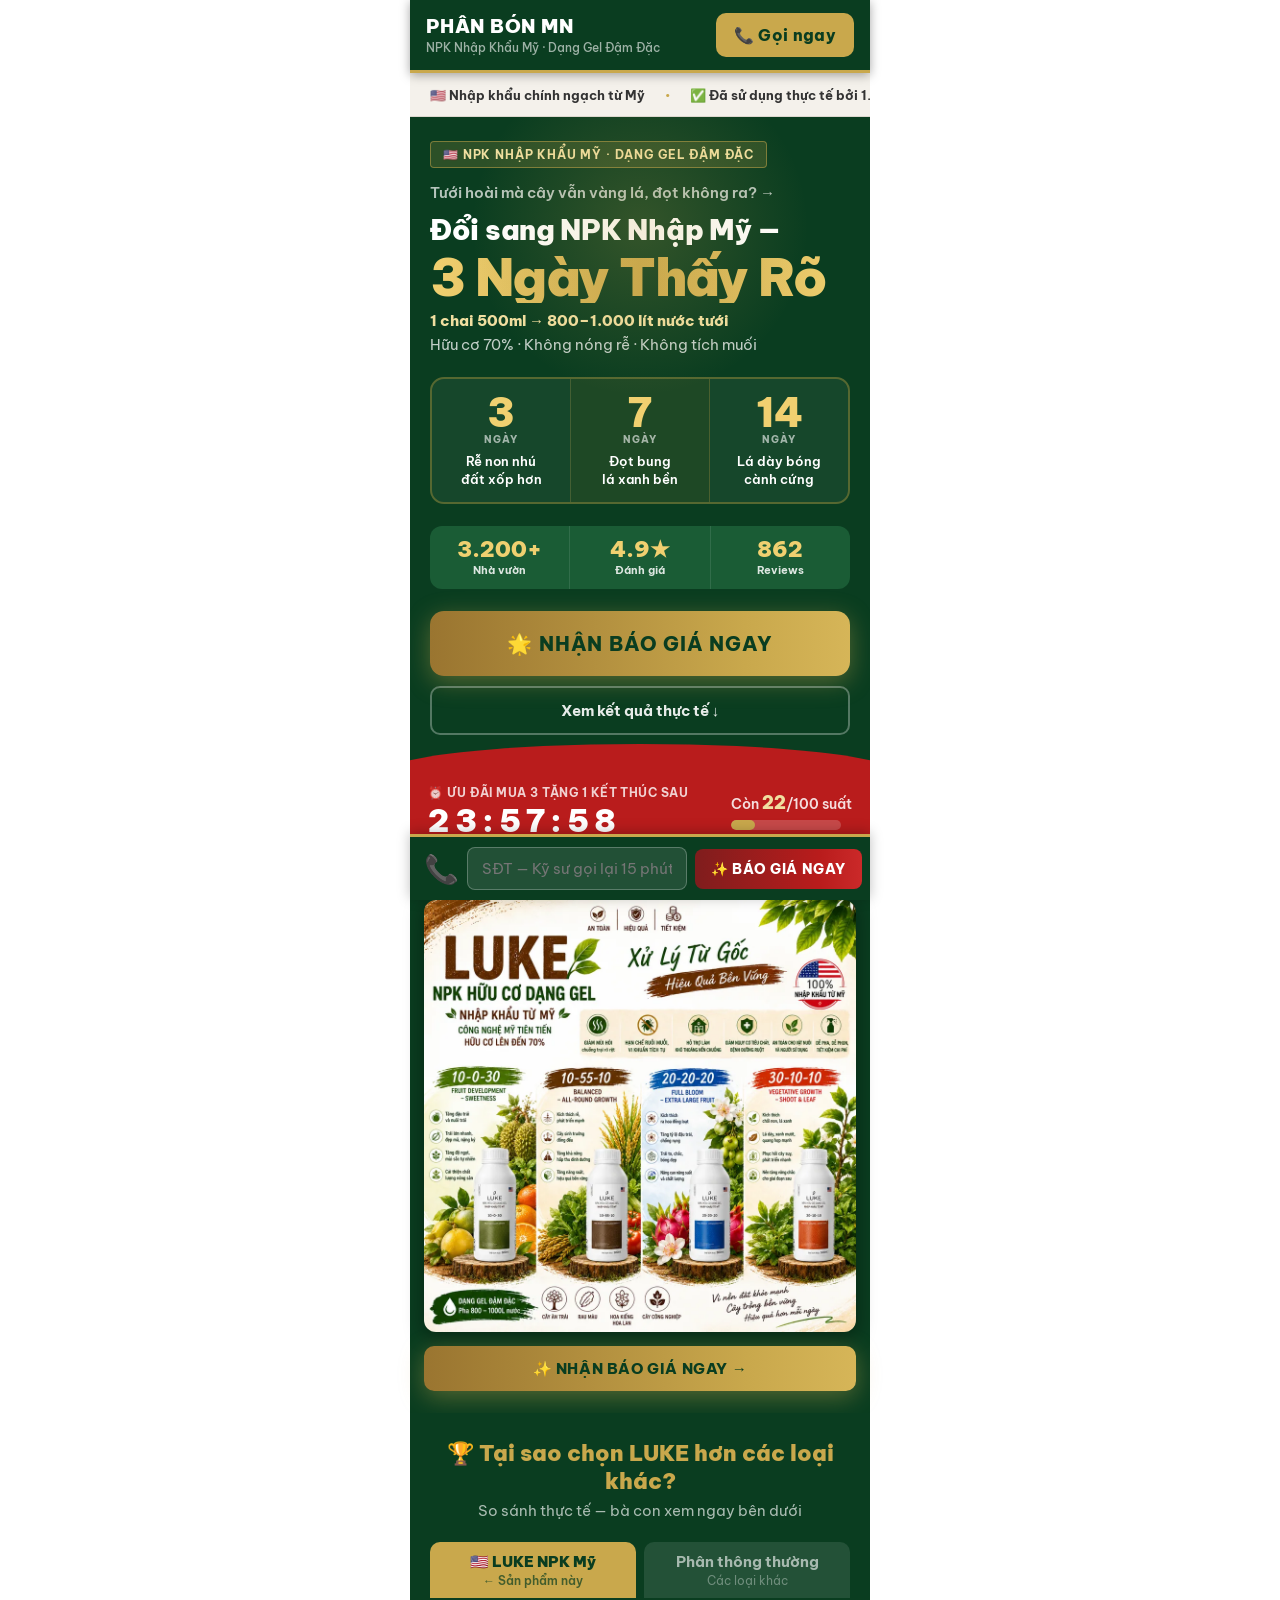
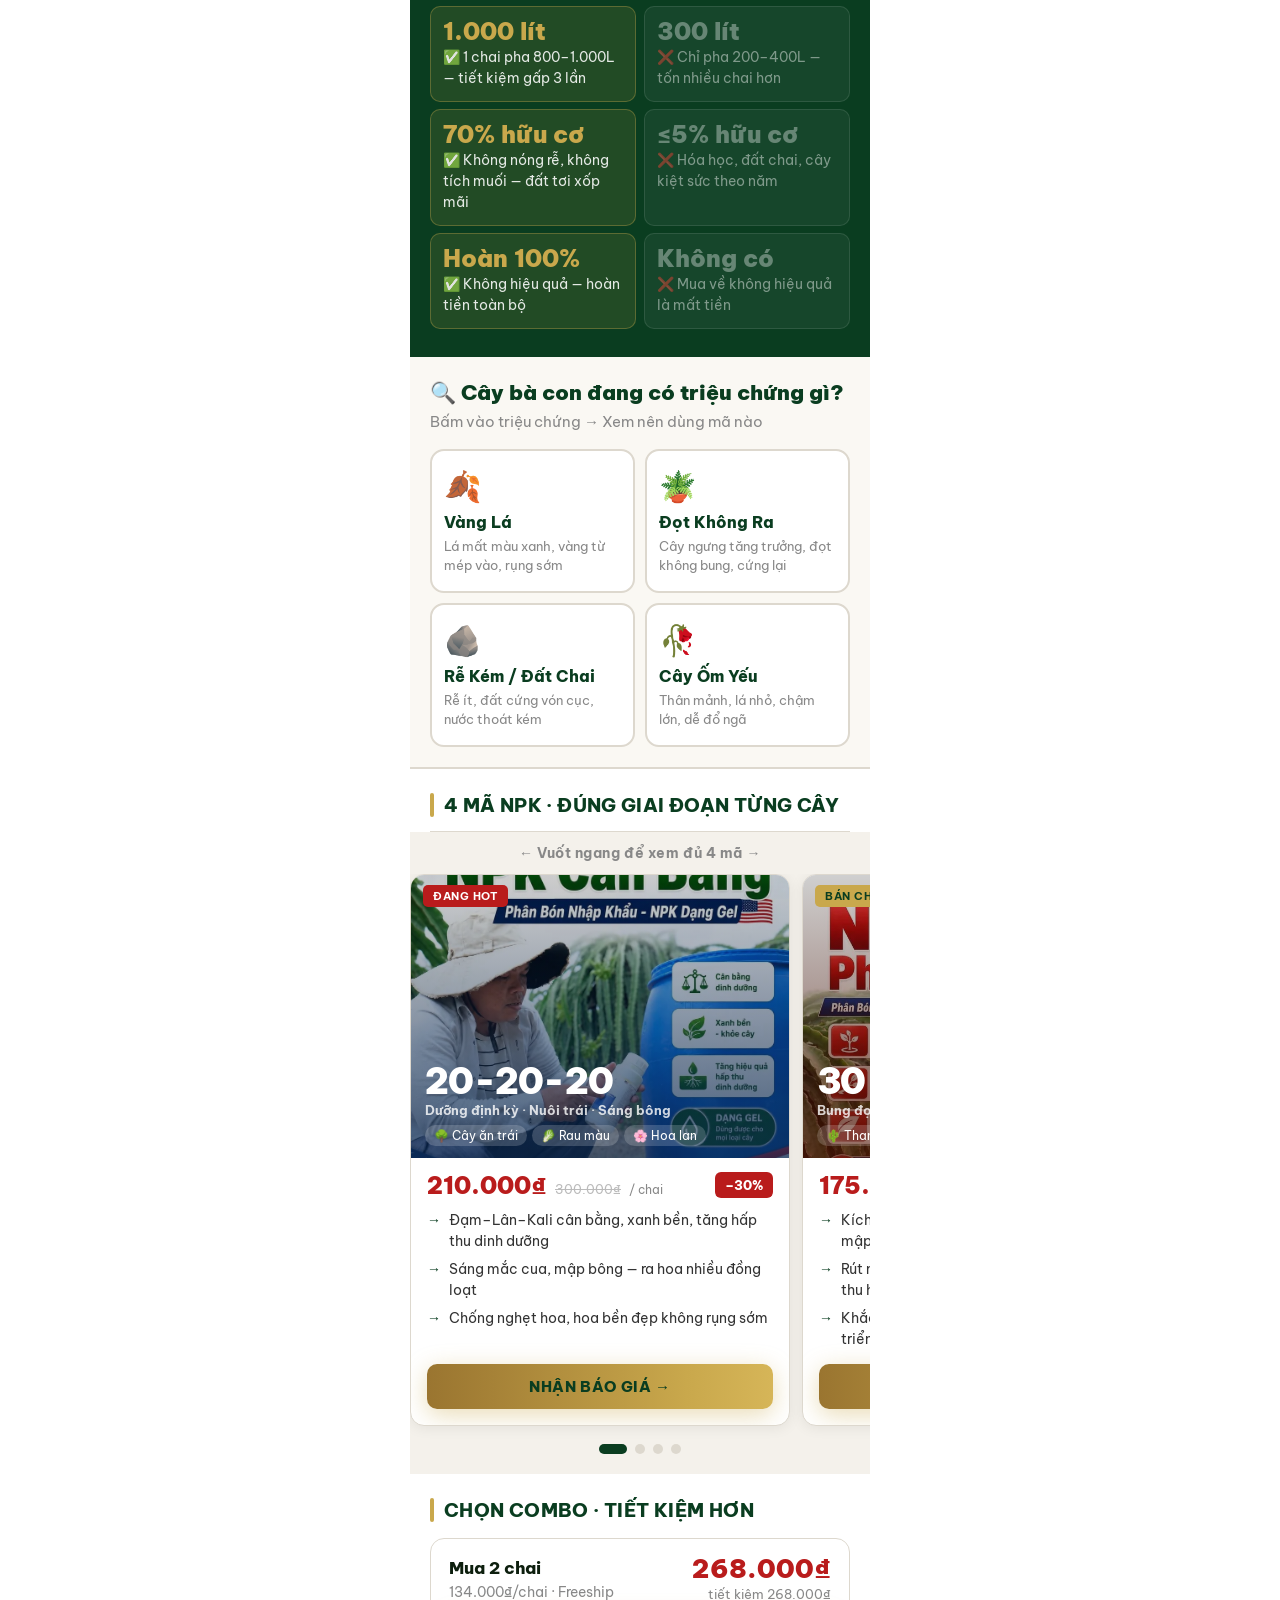
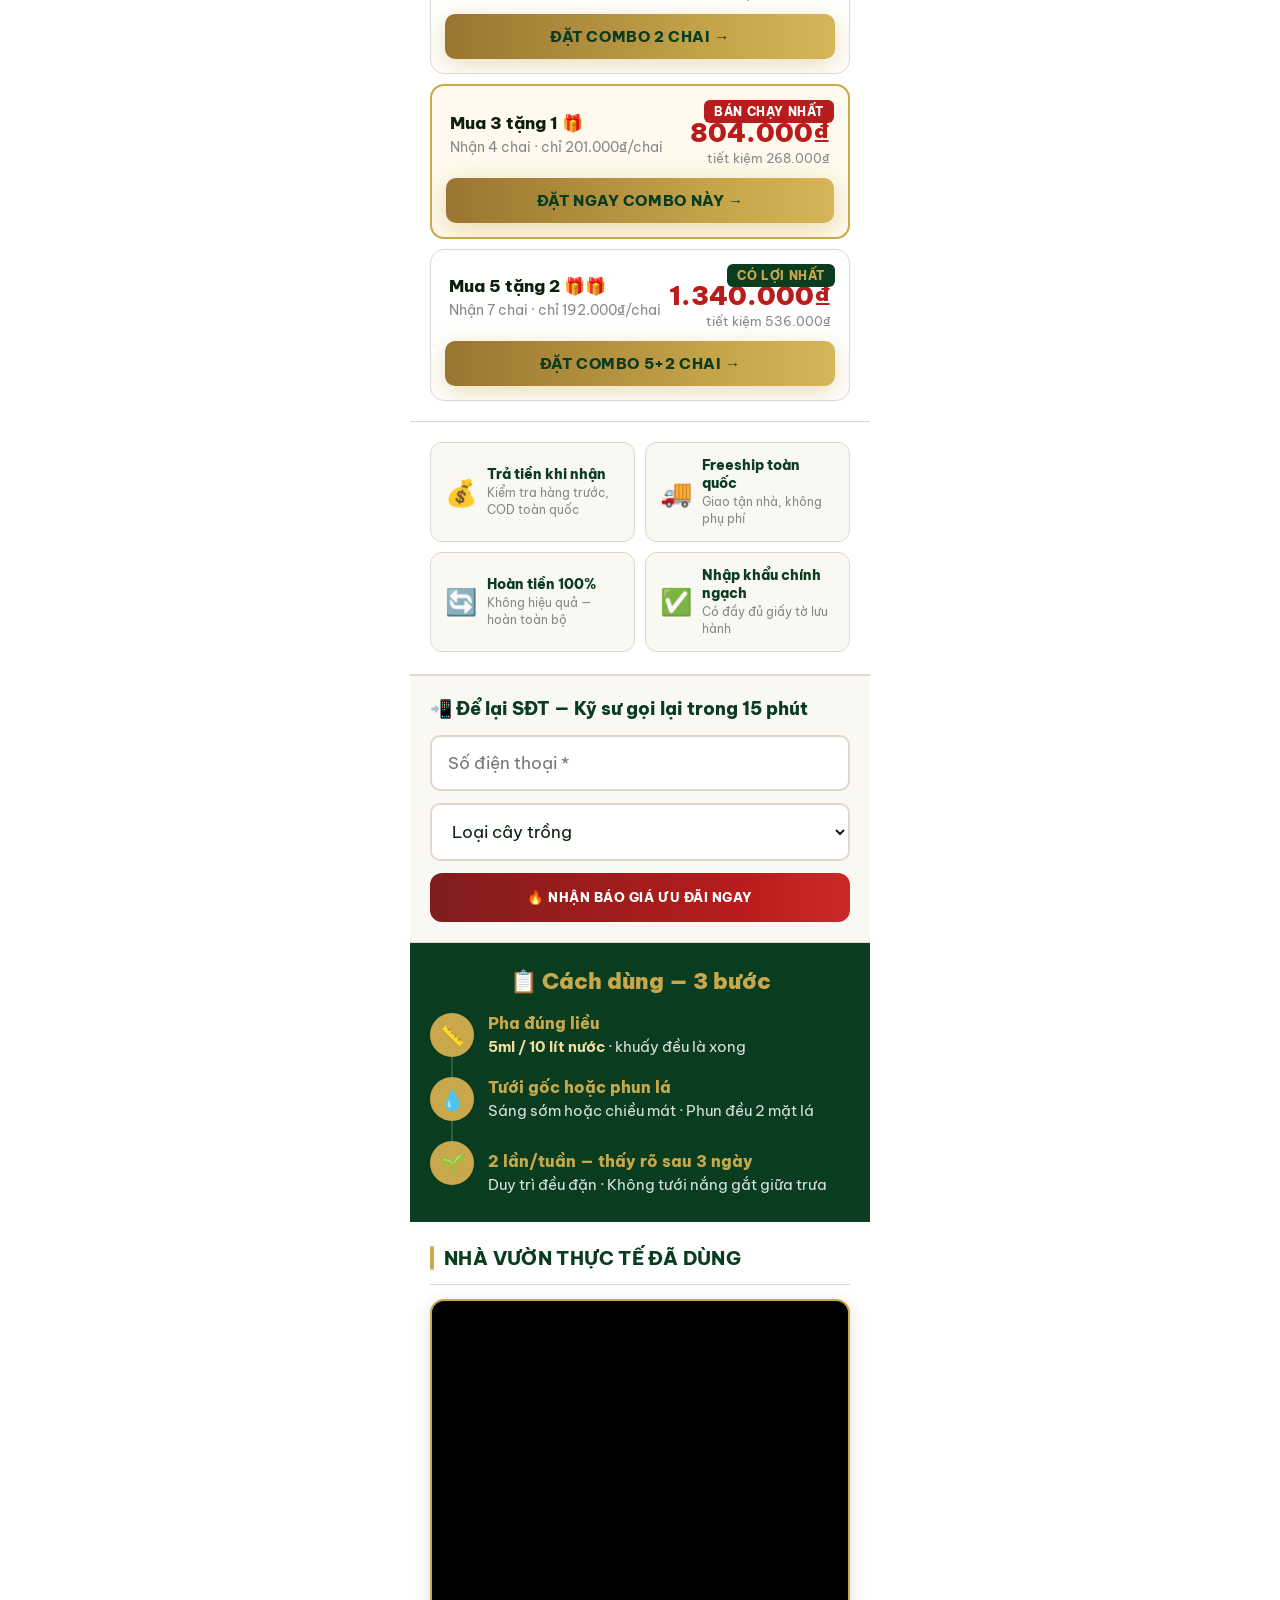
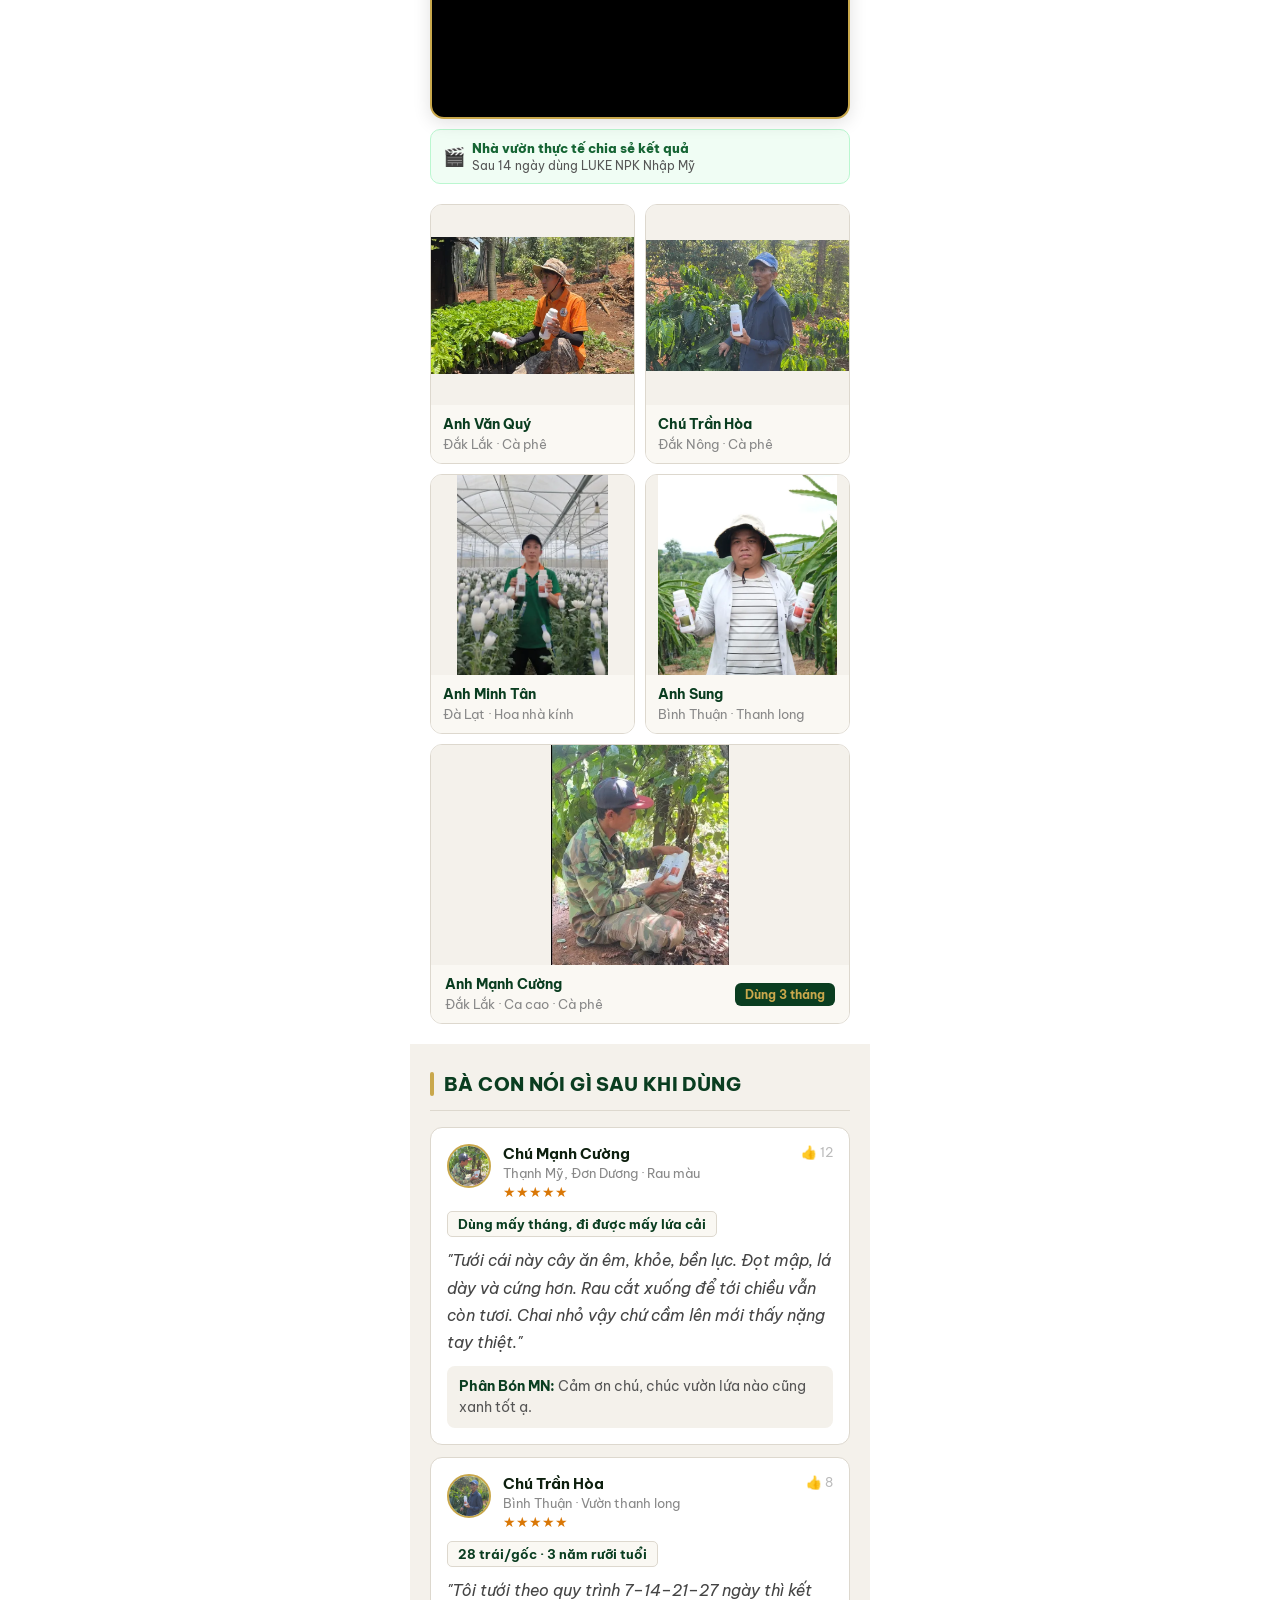
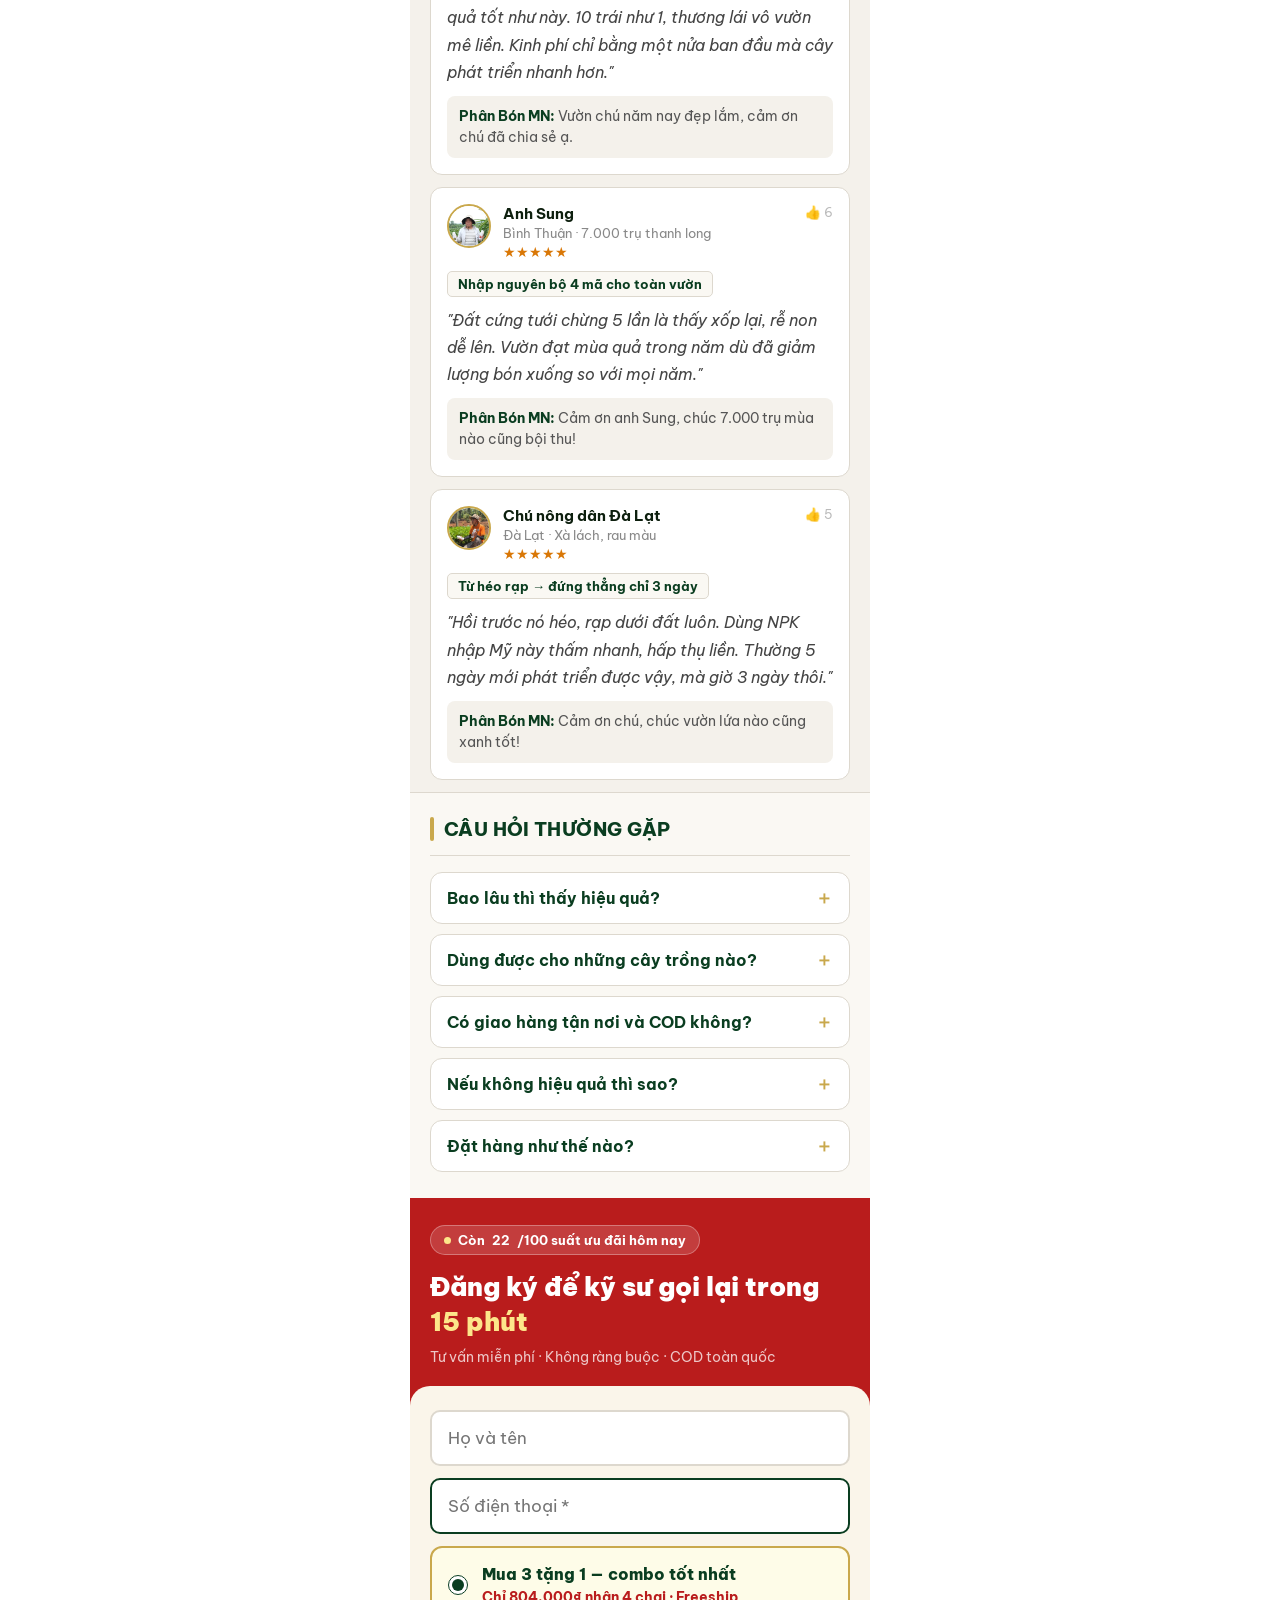
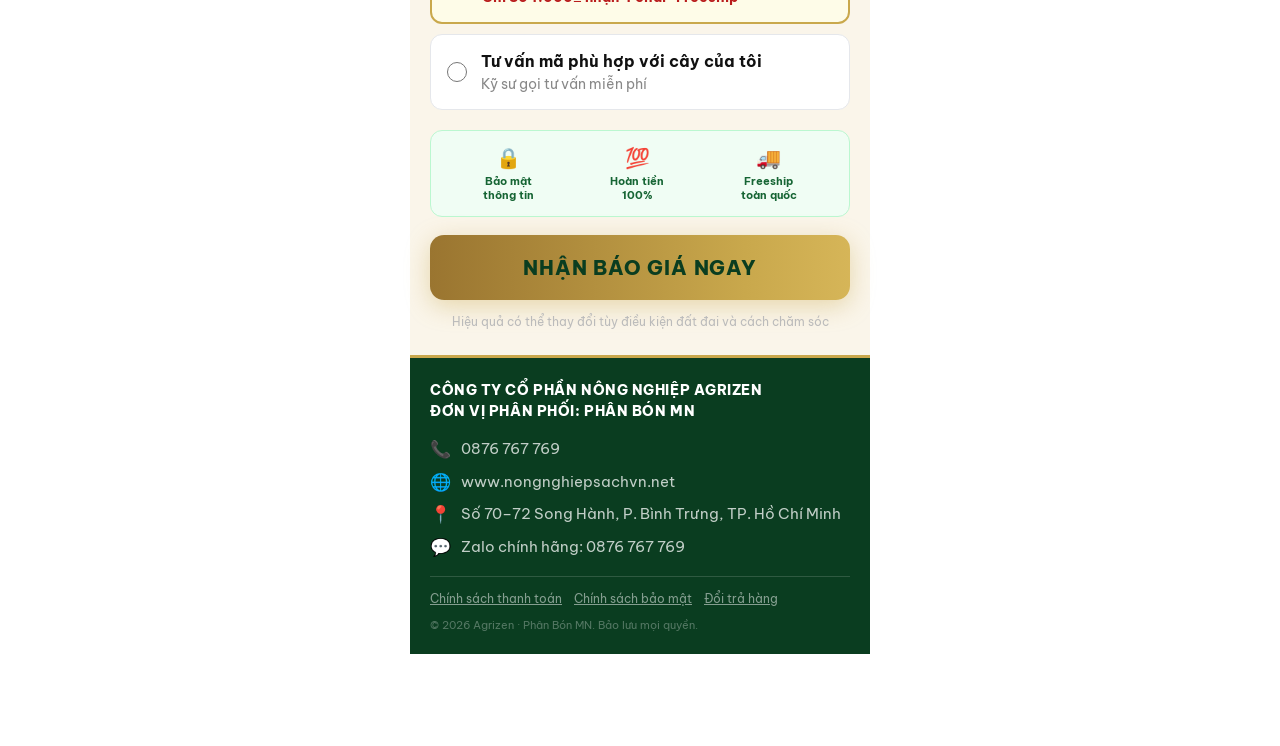
==== commit f932e162: "Add SEO/social meta tags and favicon - Add meta description, canonical link, Open Graph and Twitter " ====
--- a/index.html
+++ b/index.html
@@ -4,6 +4,28 @@
 <meta charset="utf-8">
 <meta name="viewport" content="width=device-width,initial-scale=1">
 <title>LUKE – NPK Nhập Khẩu Mỹ | Phân Bón MN</title>
+<meta name="description" content="LUKE NPK nhập khẩu Mỹ, dạng gel hữu cơ 70% — 1 chai pha 800–1.000 lít nước. Rễ non nhú sau 3 ngày, đọt bung sau 7 ngày. Freeship, COD toàn quốc, hoàn tiền 100% nếu không hiệu quả.">
+<link rel="canonical" href="https://phanbongiasi.com/">
+
+<!-- Open Graph (Facebook/Zalo preview) -->
+<meta property="og:type" content="website">
+<meta property="og:locale" content="vi_VN">
+<meta property="og:site_name" content="Phân Bón MN">
+<meta property="og:url" content="https://phanbongiasi.com/">
+<meta property="og:title" content="LUKE – NPK Nhập Khẩu Mỹ | 3 Ngày Thấy Rõ">
+<meta property="og:description" content="NPK nhập khẩu Mỹ, dạng gel hữu cơ 70% — 1 chai pha 800–1.000 lít nước. Freeship, COD toàn quốc, hoàn tiền 100% nếu không hiệu quả.">
+<meta property="og:image" content="https://phanbongiasi.com/img/luke_banner.webp">
+<meta property="og:image:width" content="900">
+<meta property="og:image:height" content="900">
+
+<!-- Twitter Card -->
+<meta name="twitter:card" content="summary_large_image">
+<meta name="twitter:title" content="LUKE – NPK Nhập Khẩu Mỹ | 3 Ngày Thấy Rõ">
+<meta name="twitter:description" content="NPK nhập khẩu Mỹ, dạng gel hữu cơ 70% — 1 chai pha 800–1.000 lít nước. Freeship, COD toàn quốc, hoàn tiền 100% nếu không hiệu quả.">
+<meta name="twitter:image" content="https://phanbongiasi.com/img/luke_banner.webp">
+
+<link rel="icon" type="image/svg+xml" href="/favicon.svg">
+
 <link rel="preconnect" href="https://fonts.googleapis.com">
 <link rel="preconnect" href="https://fonts.gstatic.com" crossorigin>
 <link href="https://fonts.googleapis.com/css2?family=Be+Vietnam+Pro:wght@400;600;700;800;900&display=swap" rel="stylesheet">
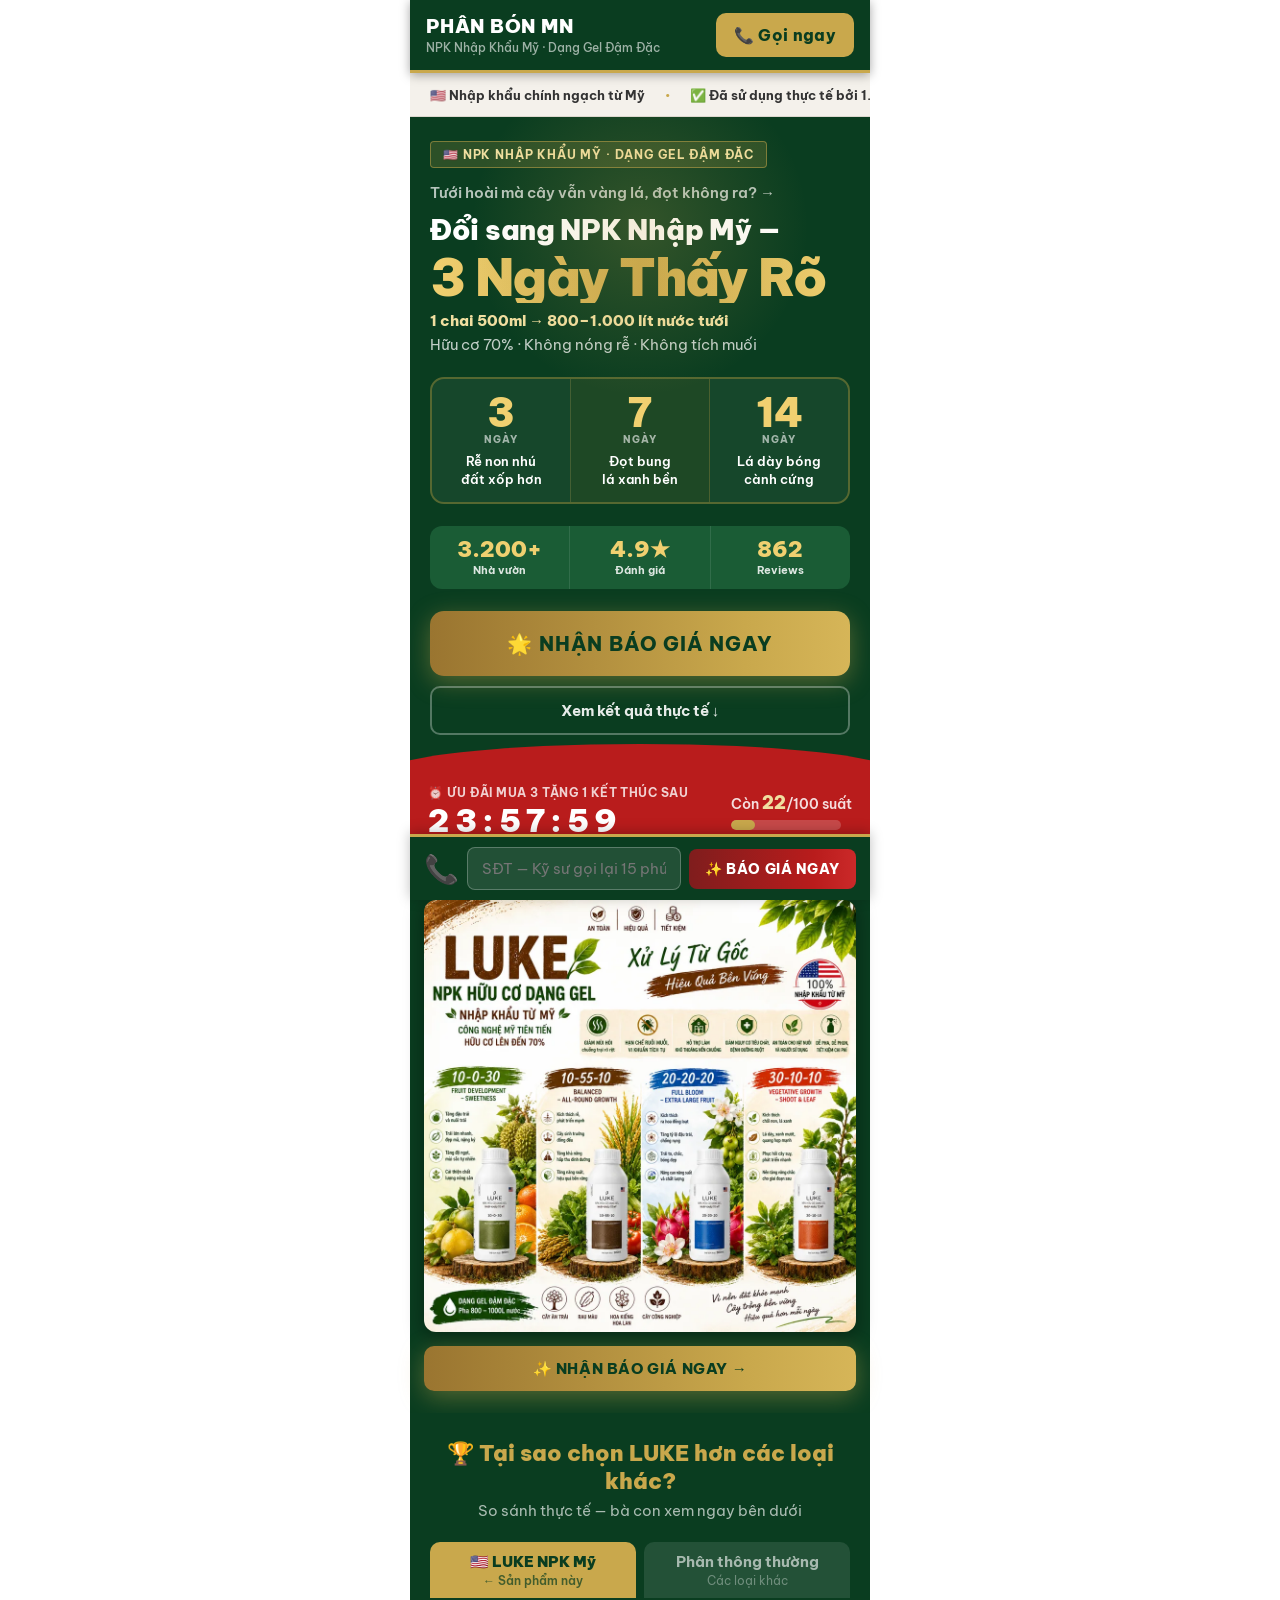
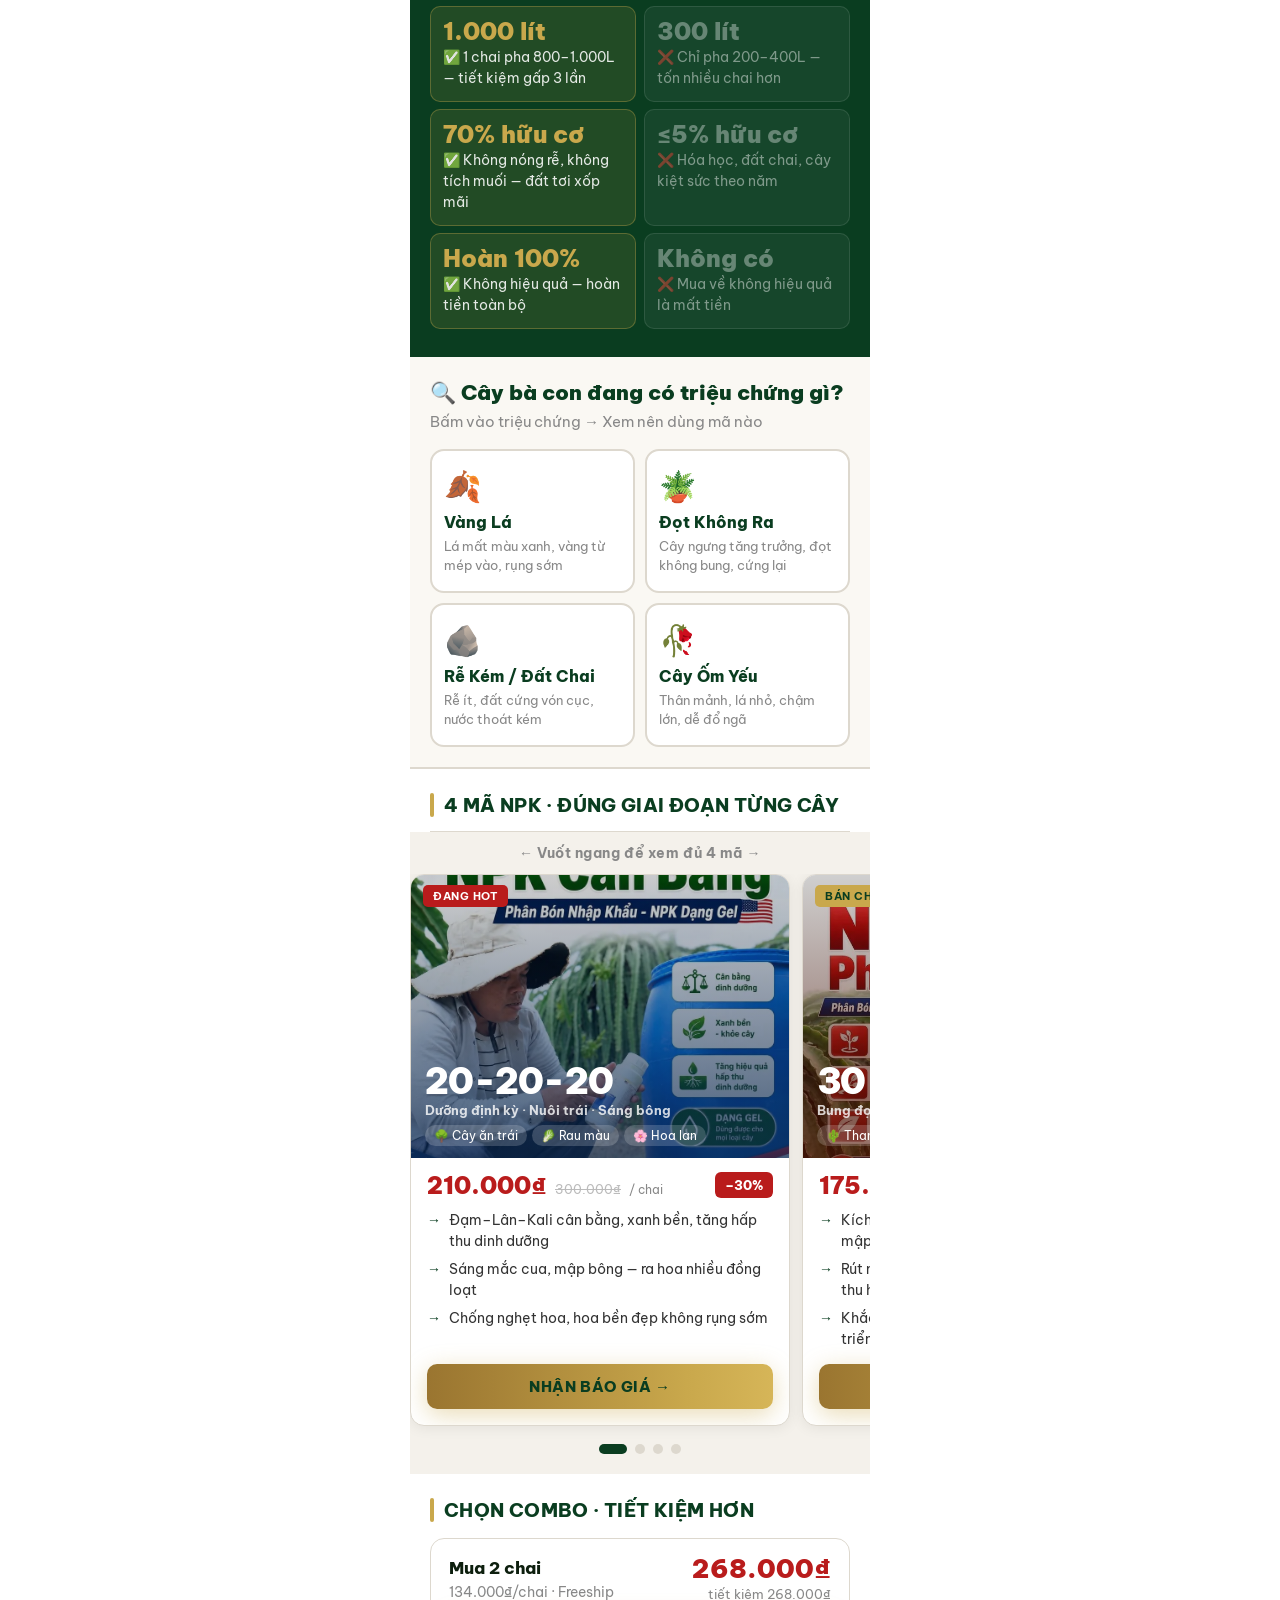
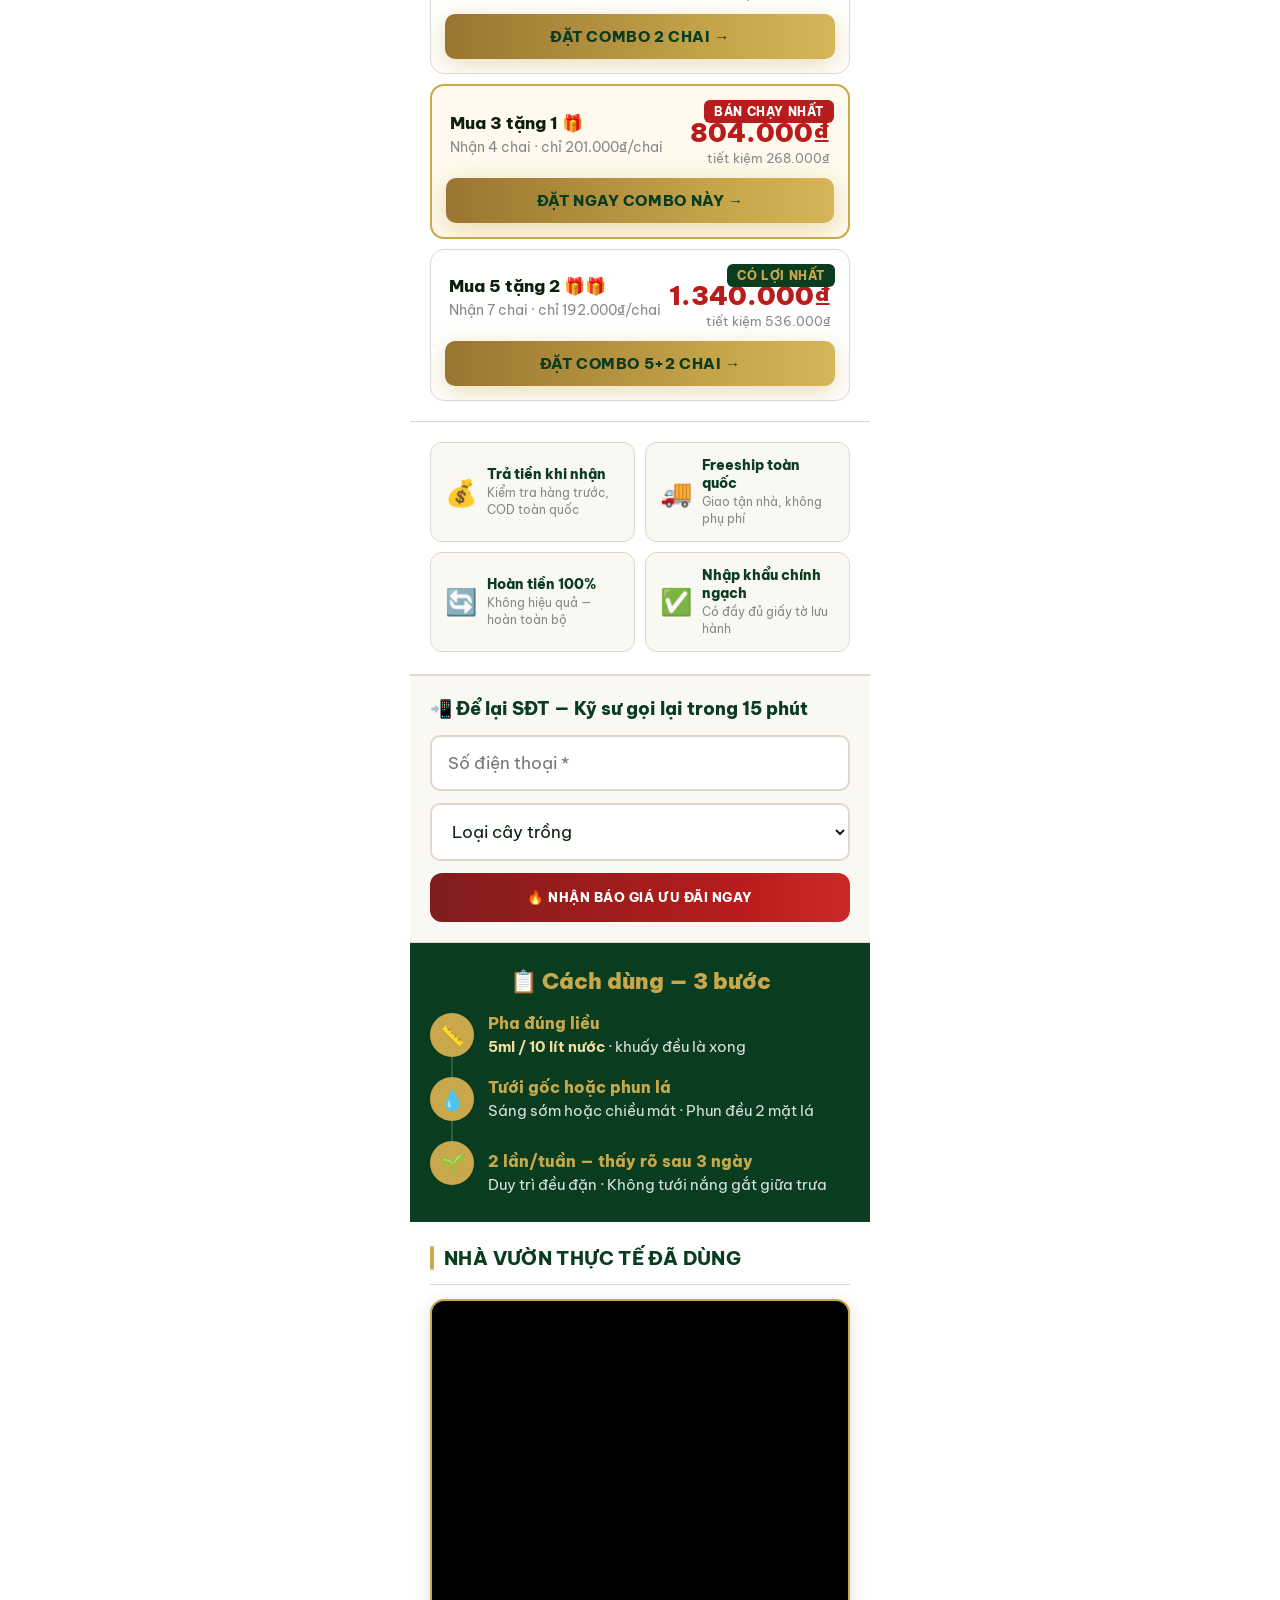
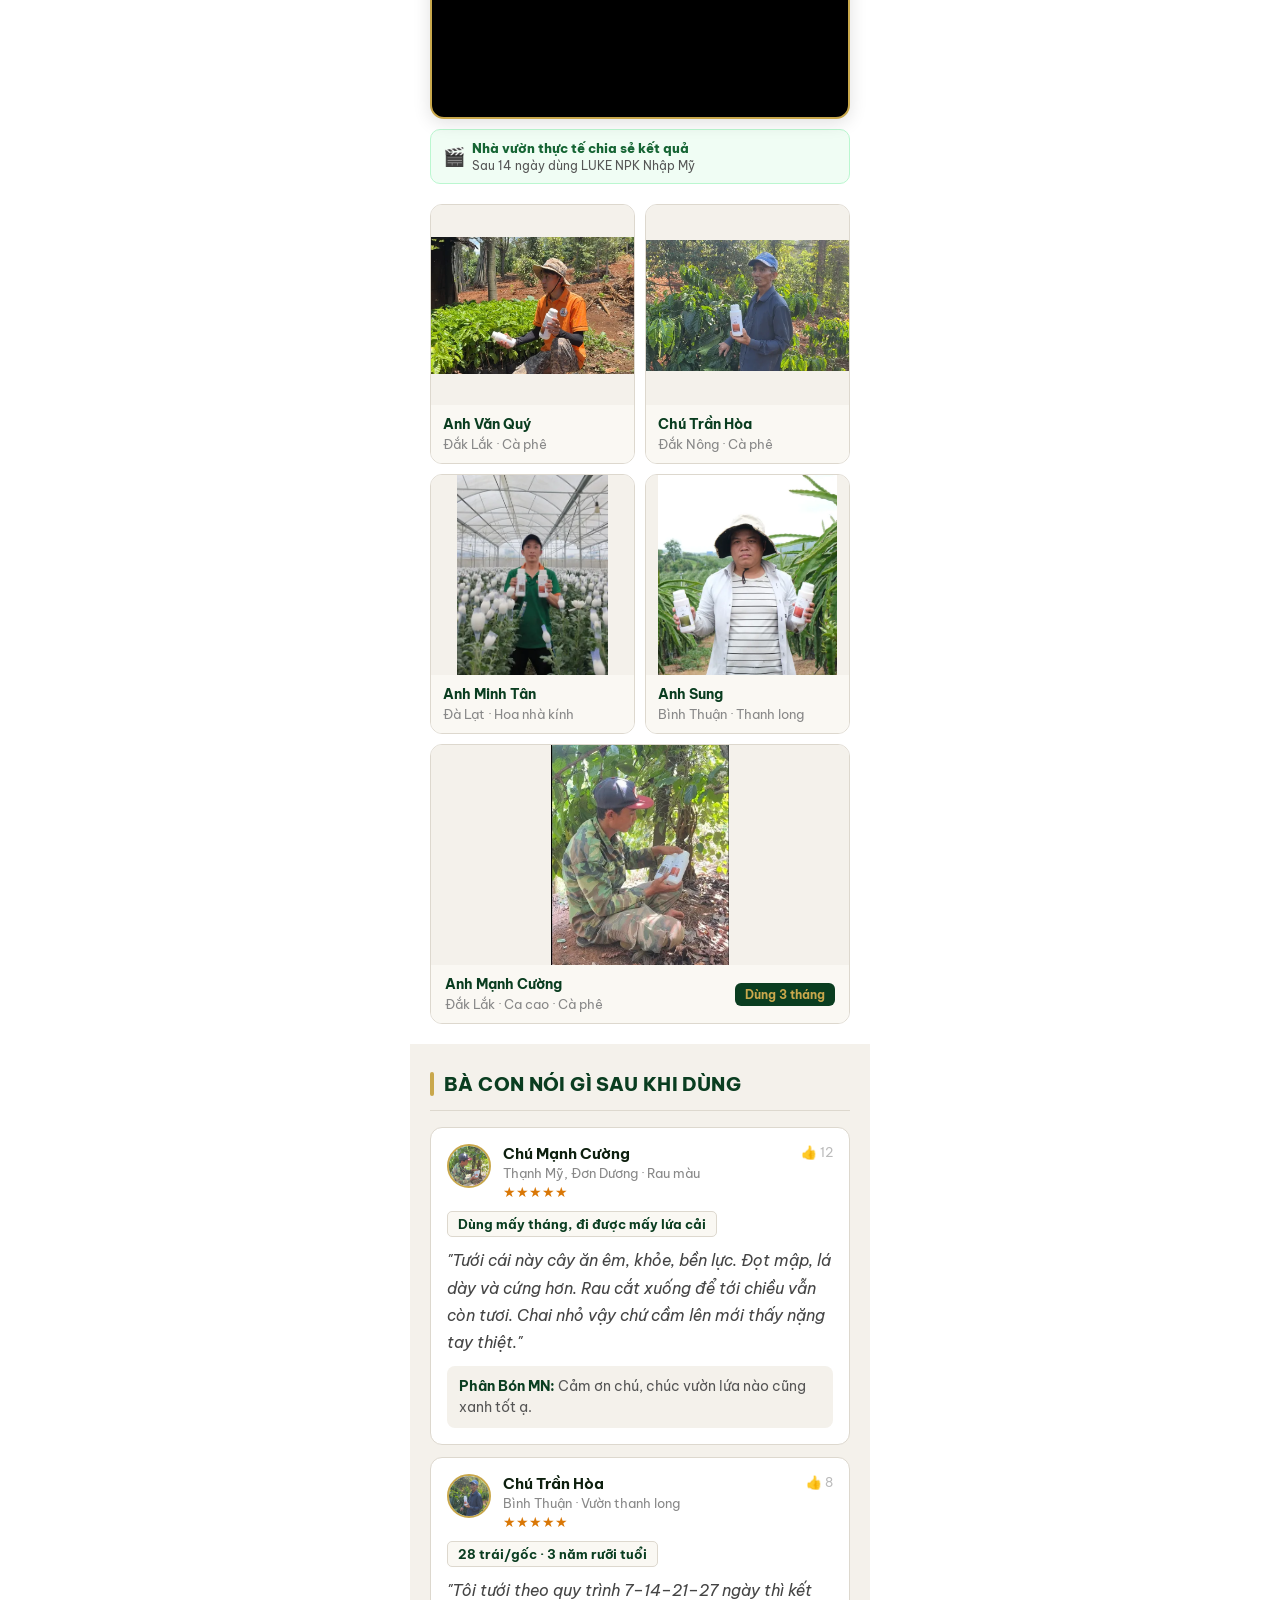
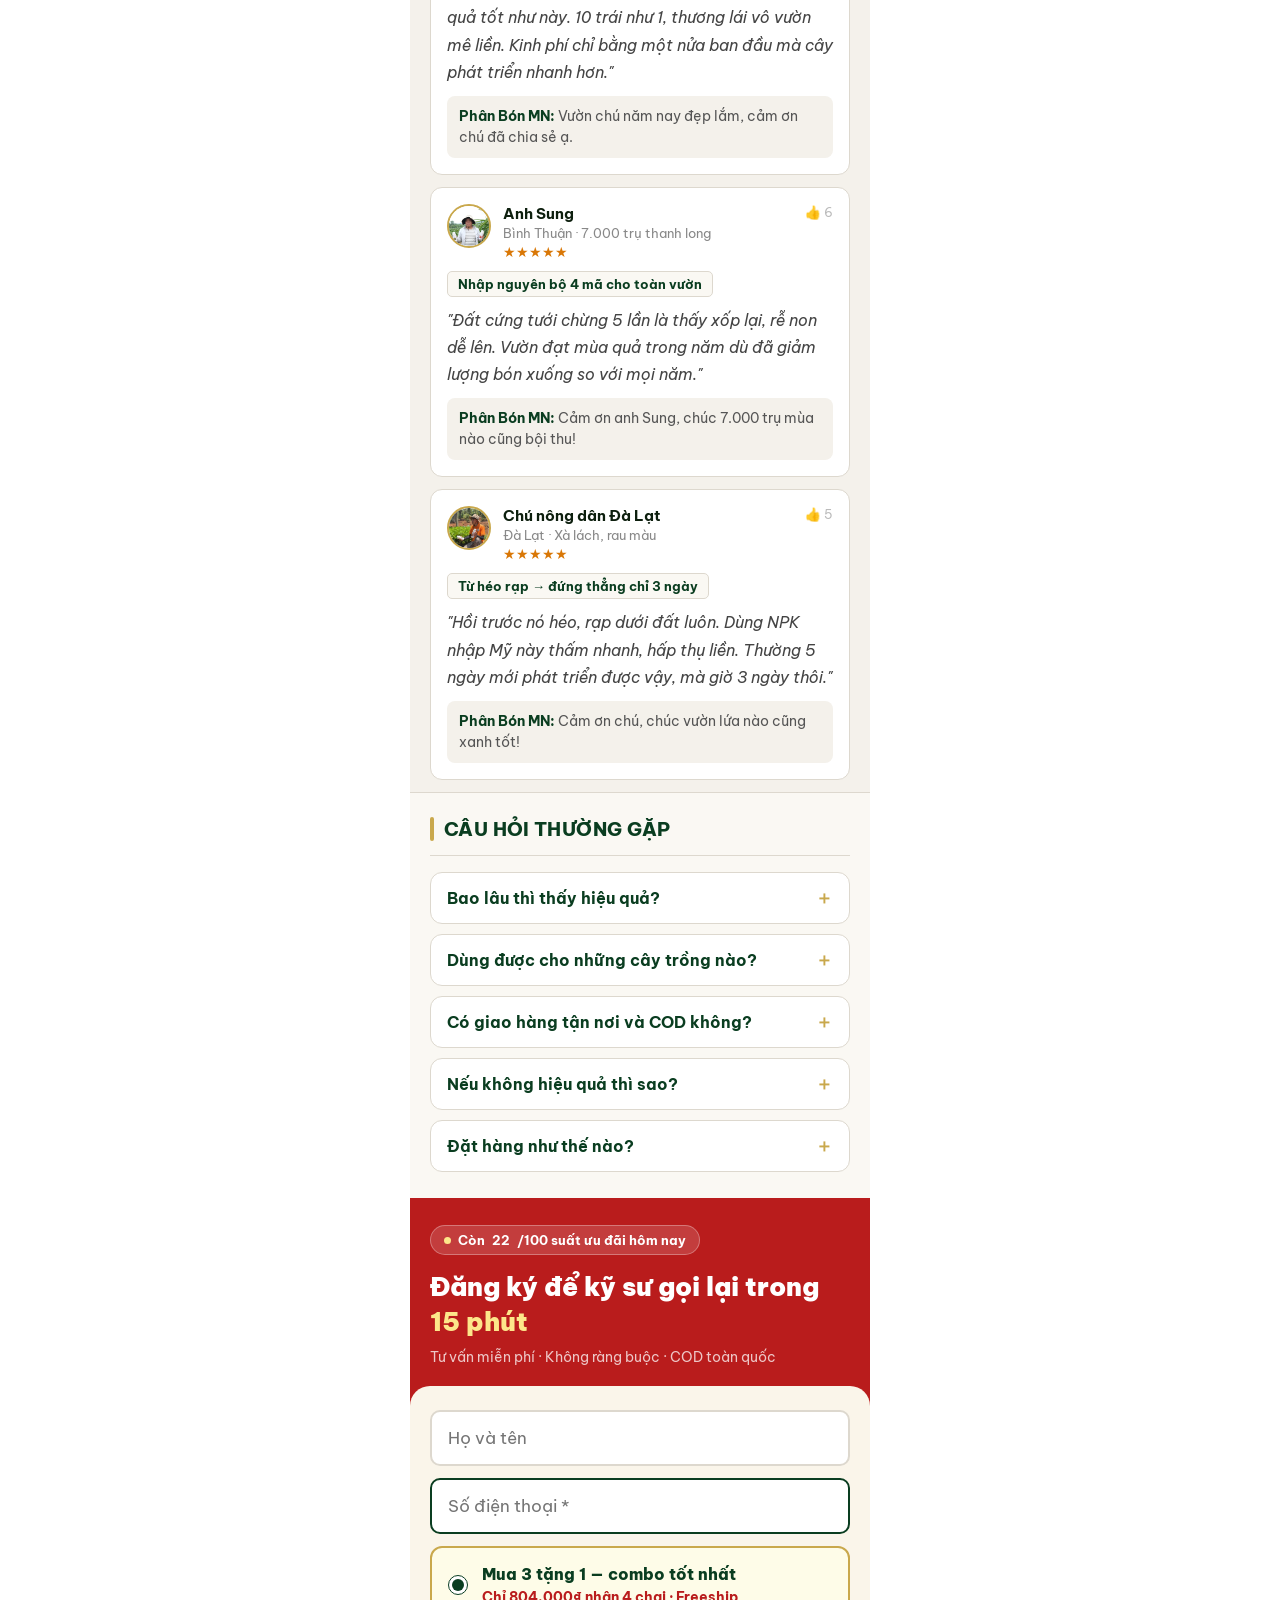
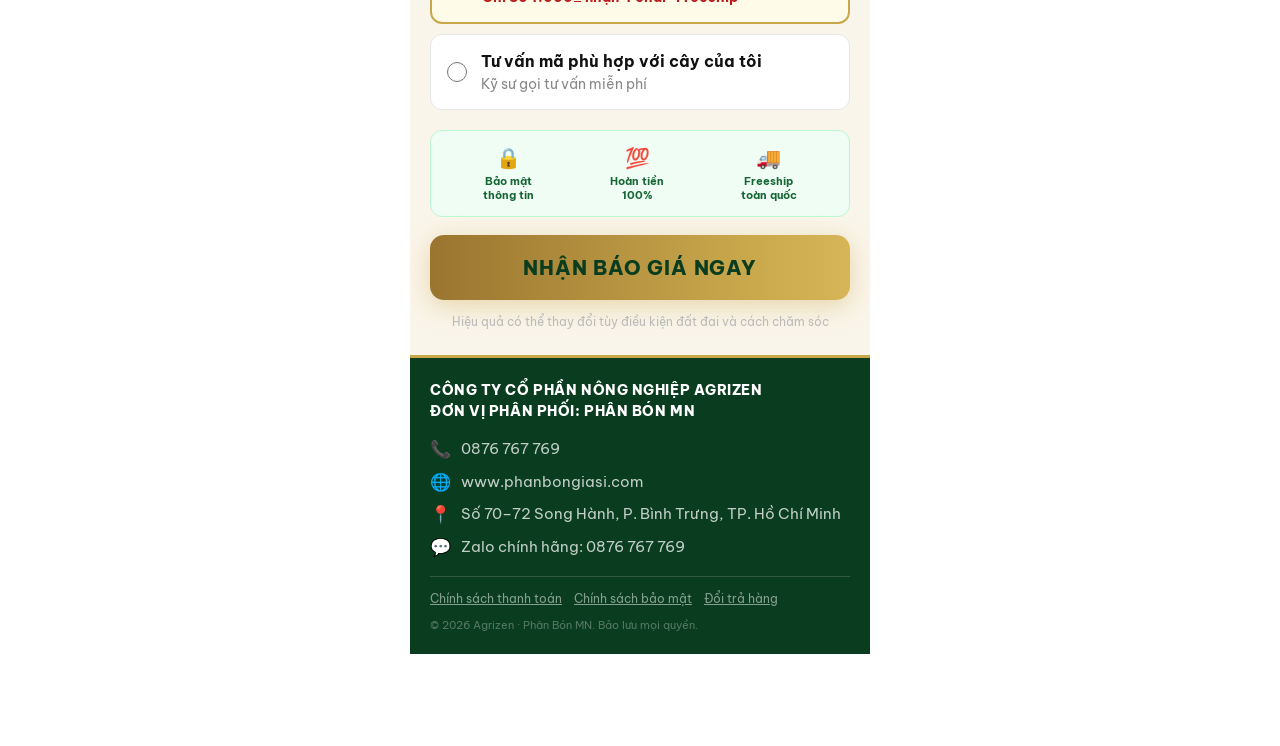
==== commit 8620e193: "Optimize sticky-bar-inner for mobile and update domain to www.phanbongiasi.com - Add min-width:0 to " ====
--- a/index.html
+++ b/index.html
@@ -5,16 +5,16 @@
 <meta name="viewport" content="width=device-width,initial-scale=1">
 <title>LUKE – NPK Nhập Khẩu Mỹ | Phân Bón MN</title>
 <meta name="description" content="LUKE NPK nhập khẩu Mỹ, dạng gel hữu cơ 70% — 1 chai pha 800–1.000 lít nước. Rễ non nhú sau 3 ngày, đọt bung sau 7 ngày. Freeship, COD toàn quốc, hoàn tiền 100% nếu không hiệu quả.">
-<link rel="canonical" href="https://phanbongiasi.com/">
+<link rel="canonical" href="https://www.phanbongiasi.com/">
 
 <!-- Open Graph (Facebook/Zalo preview) -->
 <meta property="og:type" content="website">
 <meta property="og:locale" content="vi_VN">
 <meta property="og:site_name" content="Phân Bón MN">
-<meta property="og:url" content="https://phanbongiasi.com/">
+<meta property="og:url" content="https://www.phanbongiasi.com/">
 <meta property="og:title" content="LUKE – NPK Nhập Khẩu Mỹ | 3 Ngày Thấy Rõ">
 <meta property="og:description" content="NPK nhập khẩu Mỹ, dạng gel hữu cơ 70% — 1 chai pha 800–1.000 lít nước. Freeship, COD toàn quốc, hoàn tiền 100% nếu không hiệu quả.">
-<meta property="og:image" content="https://phanbongiasi.com/img/luke_banner.webp">
+<meta property="og:image" content="https://www.phanbongiasi.com/img/luke_banner.webp">
 <meta property="og:image:width" content="900">
 <meta property="og:image:height" content="900">
 
@@ -22,9 +22,11 @@
 <meta name="twitter:card" content="summary_large_image">
 <meta name="twitter:title" content="LUKE – NPK Nhập Khẩu Mỹ | 3 Ngày Thấy Rõ">
 <meta name="twitter:description" content="NPK nhập khẩu Mỹ, dạng gel hữu cơ 70% — 1 chai pha 800–1.000 lít nước. Freeship, COD toàn quốc, hoàn tiền 100% nếu không hiệu quả.">
-<meta name="twitter:image" content="https://phanbongiasi.com/img/luke_banner.webp">
-
-<link rel="icon" type="image/svg+xml" href="/favicon.svg">
+<meta name="twitter:image" content="https://www.phanbongiasi.com/img/luke_banner.webp">
+
+<link rel="icon" type="image/png" sizes="32x32" href="/favicon-32.png">
+<link rel="icon" type="image/png" sizes="16x16" href="/favicon-16.png">
+<link rel="apple-touch-icon" sizes="180x180" href="/apple-touch-icon.png">
 
 <link rel="preconnect" href="https://fonts.googleapis.com">
 <link rel="preconnect" href="https://fonts.gstatic.com" crossorigin>
@@ -793,7 +795,7 @@
   </div>
   <div class="footer-row">
     <span class="footer-icon">🌐</span>
-    <p class="footer-text">www.nongnghiepsachvn.net</p>
+    <p class="footer-text">www.phanbongiasi.com</p>
   </div>
   <div class="footer-row">
     <span class="footer-icon">📍</span>
@@ -804,9 +806,9 @@
     <p class="footer-text">Zalo chính hãng: <a href="tel:0876767769">0876 767 769</a></p>
   </div>
   <div class="footer-links">
-    <a href="https://www.nongnghiepsachvn.net/chinh-sach-thanh-toan" target="_blank">Chính sách thanh toán</a>
-    <a href="https://www.nongnghiepsachvn.net/chinh-sach-bao-mat" target="_blank">Chính sách bảo mật</a>
-    <a href="https://www.nongnghiepsachvn.net/chinh-sach-doi-tra" target="_blank">Đổi trả hàng</a>
+    <a href="https://www.phanbongiasi.com/chinh-sach-thanh-toan" target="_blank">Chính sách thanh toán</a>
+    <a href="https://www.phanbongiasi.com/chinh-sach-bao-mat" target="_blank">Chính sách bảo mật</a>
+    <a href="https://www.phanbongiasi.com/chinh-sach-doi-tra" target="_blank">Đổi trả hàng</a>
   </div>
   <div class="footer-copy">© 2026 Agrizen · Phân Bón MN. Bảo lưu mọi quyền.</div>
 </div>
--- a/styles.css
+++ b/styles.css
@@ -331,11 +331,19 @@
 .sticky-bar{position:fixed;bottom:0;left:50%;transform:translateX(-50%);width:100%;max-width:460px;z-index:400;background:var(--green-900);border-top:3px solid var(--gold-500);box-shadow:0 -2px 12px rgba(0,0,0,.25)}
 .sticky-bar-inner{display:flex;align-items:center;gap:8px;padding:10px 14px}
 .sticky-call{font-size:28px;text-decoration:none;flex-shrink:0}
-.sticky-input{flex:1;padding:11px 14px;border:1.5px solid rgba(255,255,255,.25);border-radius:8px;background:rgba(255,255,255,.1);color:#fff;font-size:15px;outline:none;caret-color:#fff}
+.sticky-input{flex:1;min-width:0;padding:11px 14px;border:1.5px solid rgba(255,255,255,.25);border-radius:8px;background:rgba(255,255,255,.1);color:#fff;font-size:15px;outline:none;caret-color:#fff}
 .sticky-input.invalid{border-color:#ef4444;background:rgba(239,68,68,.15)}
 @keyframes shakeError{0%,100%{transform:translateX(0)}25%{transform:translateX(-4px)}75%{transform:translateX(4px)}}
 .shake{animation:shakeError .3s ease}
-.sticky-bar .btn{width:auto;padding:11px 16px;border-radius:8px;font-size:14px;white-space:nowrap}
+.sticky-bar .btn{width:auto;flex-shrink:0;padding:11px 16px;border-radius:8px;font-size:14px;white-space:nowrap}
+
+@media (max-width:380px){
+  .sticky-bar-inner{gap:6px;padding:8px 10px}
+  .sticky-call{font-size:22px}
+  .sticky-input{padding:10px 8px;font-size:13px}
+  .sticky-input::placeholder{font-size:12px}
+  .sticky-bar .btn{padding:10px 10px;font-size:11px;letter-spacing:.01em}
+}
 
 /* ───────── Popup ───────── */
 .popup-overlay{display:none;position:fixed;inset:0;background:rgba(0,0,0,.72);z-index:500;align-items:center;justify-content:center;padding:20px}
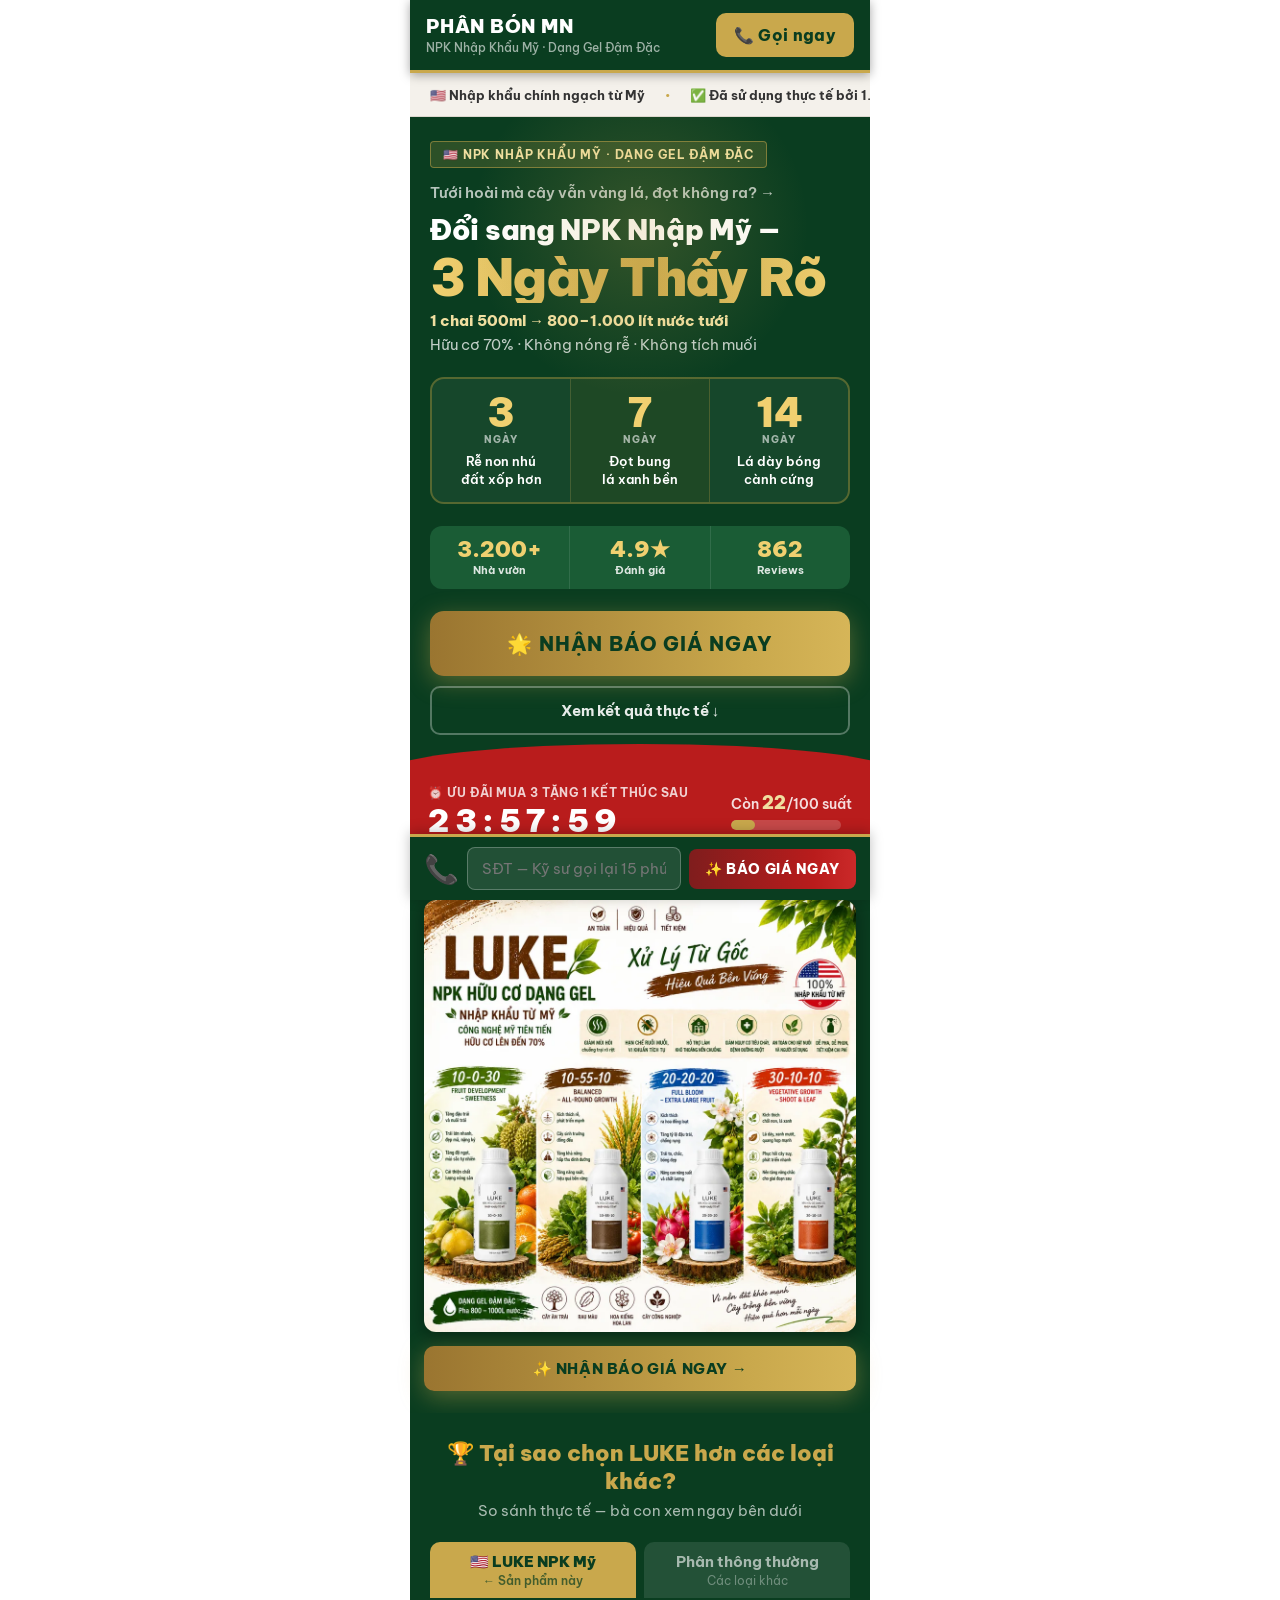
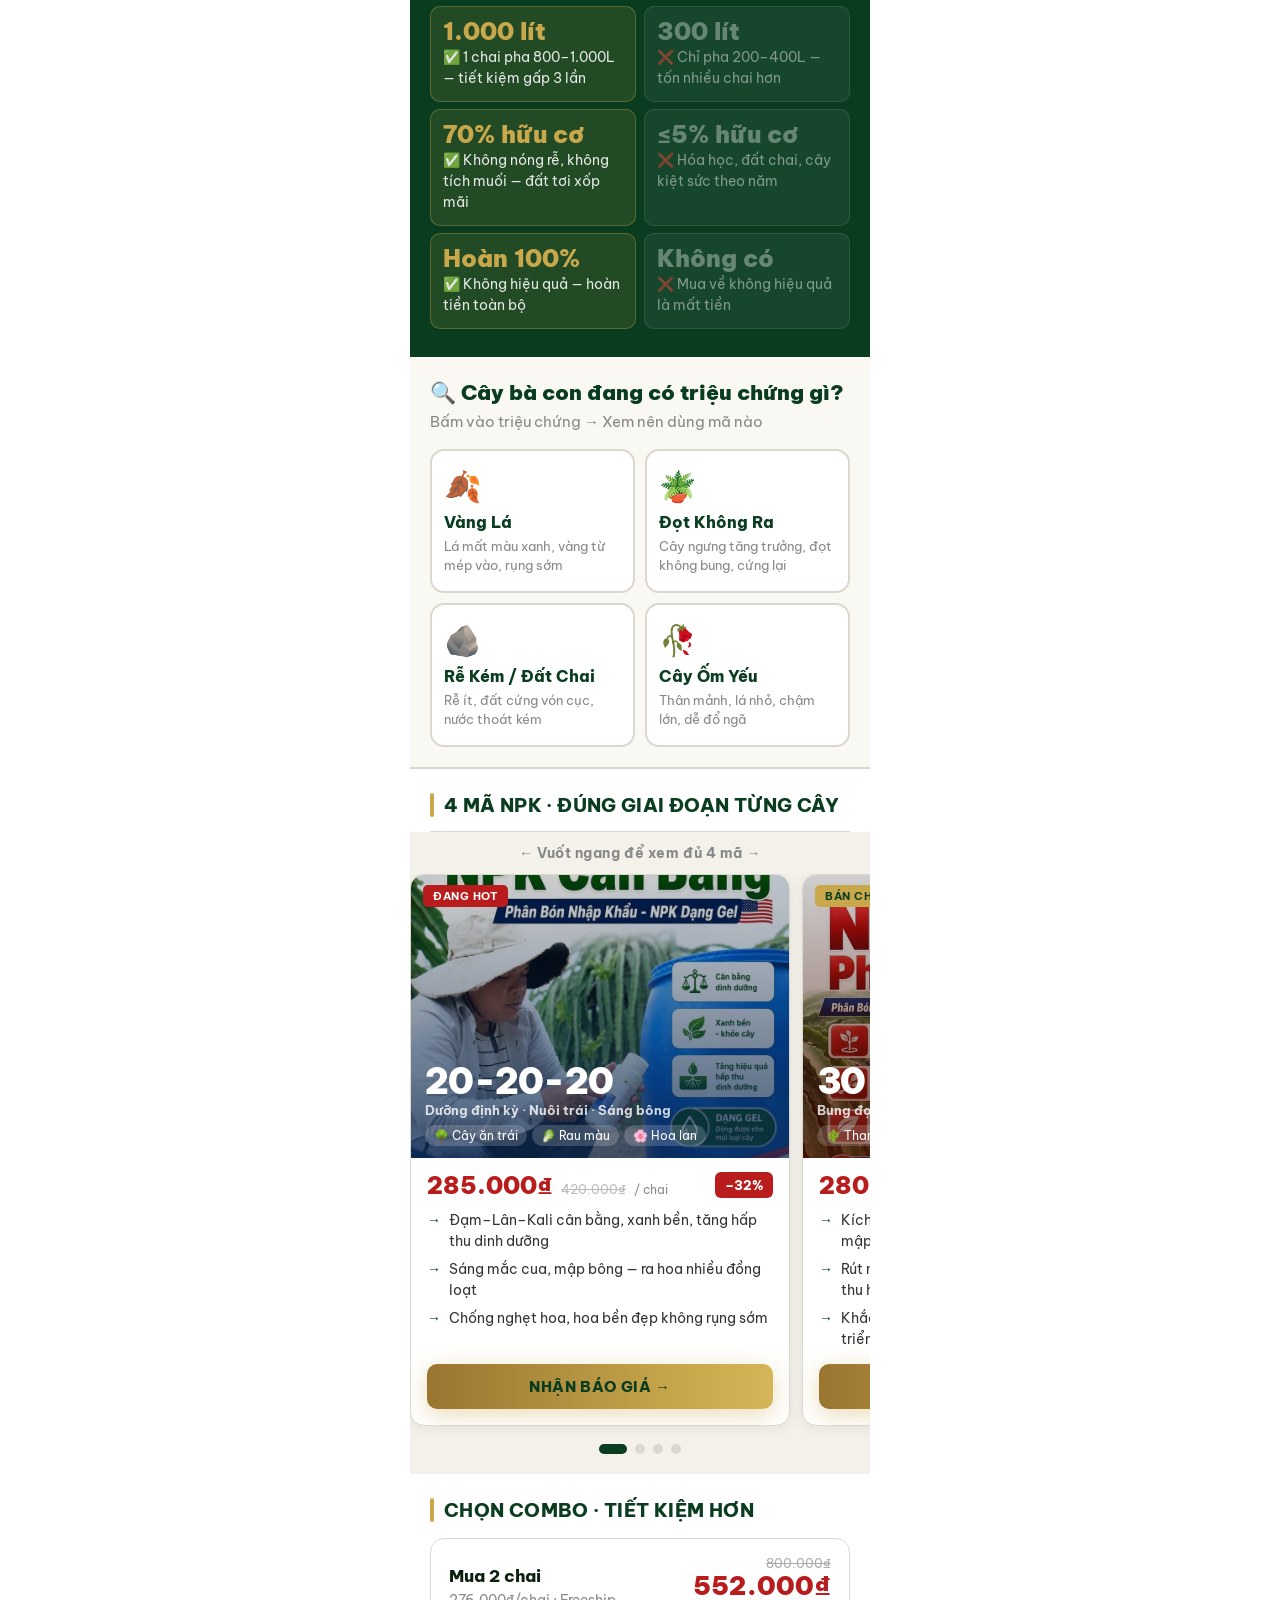
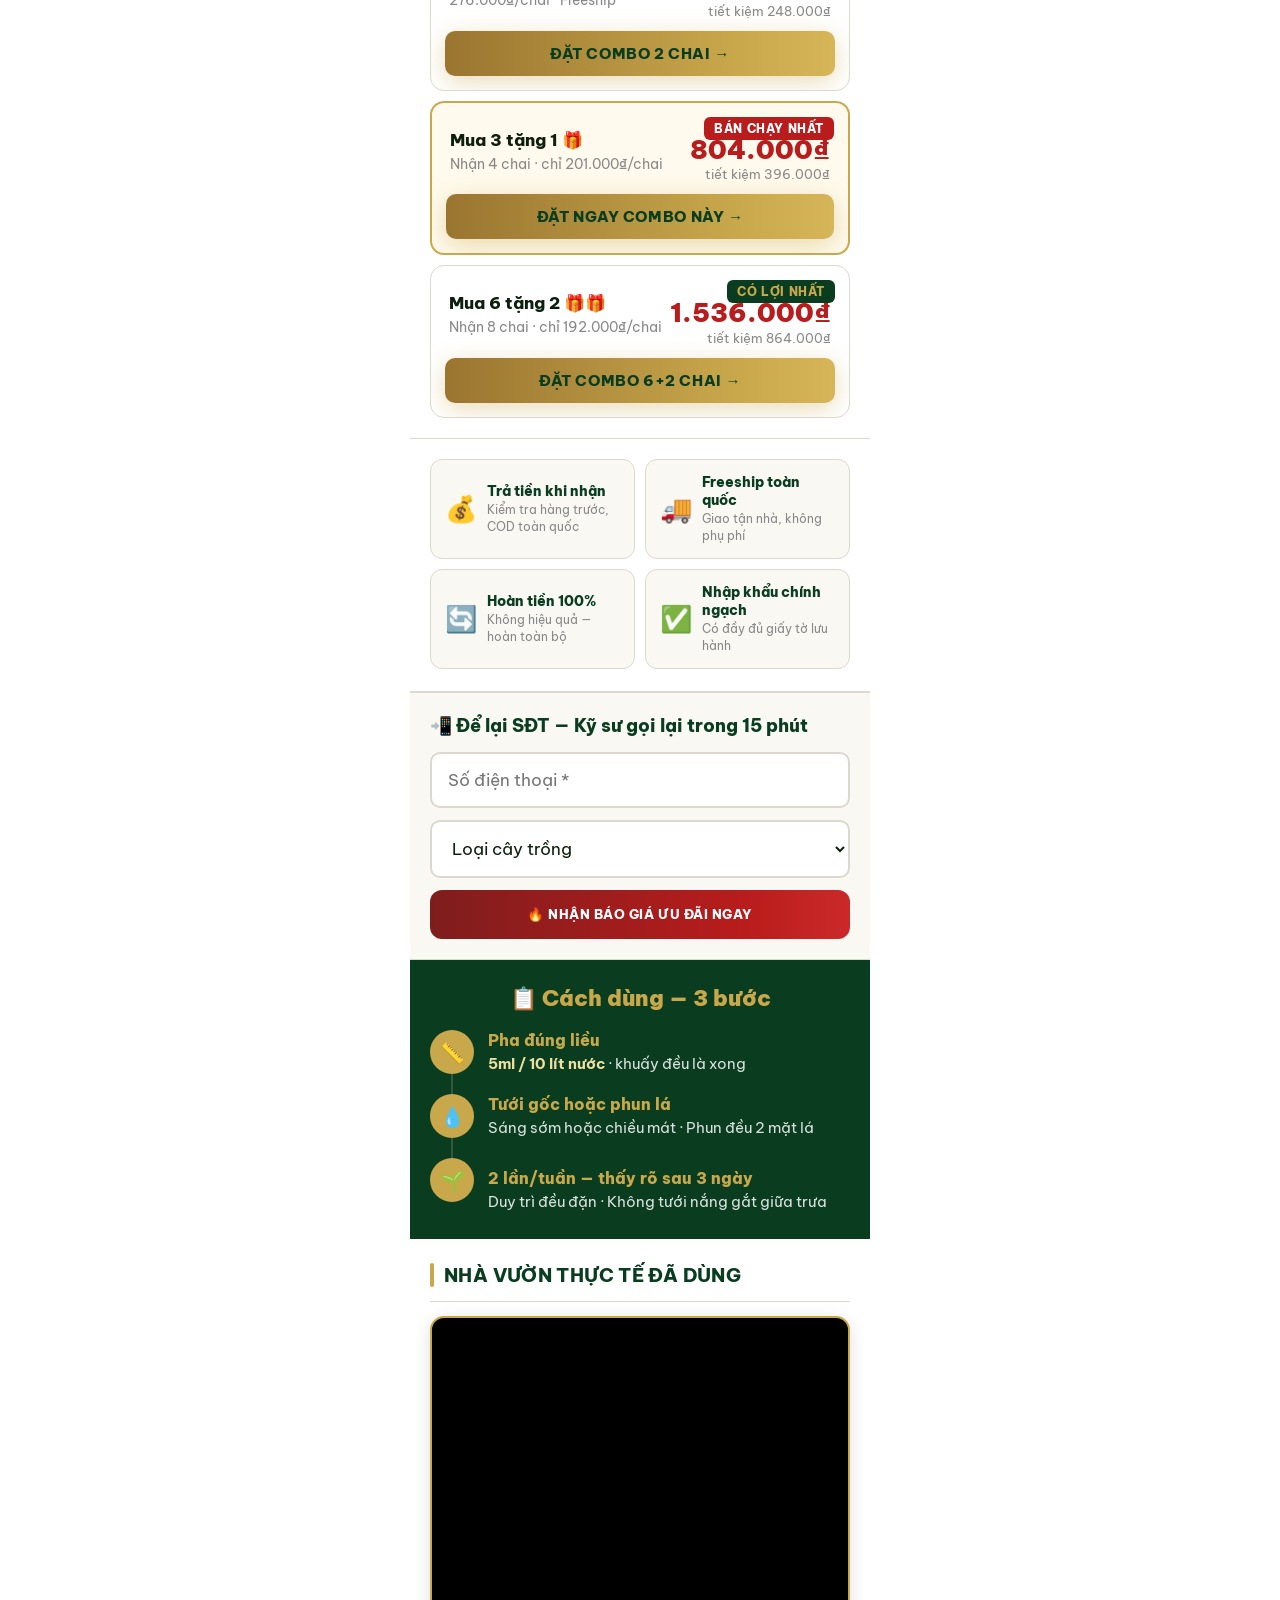
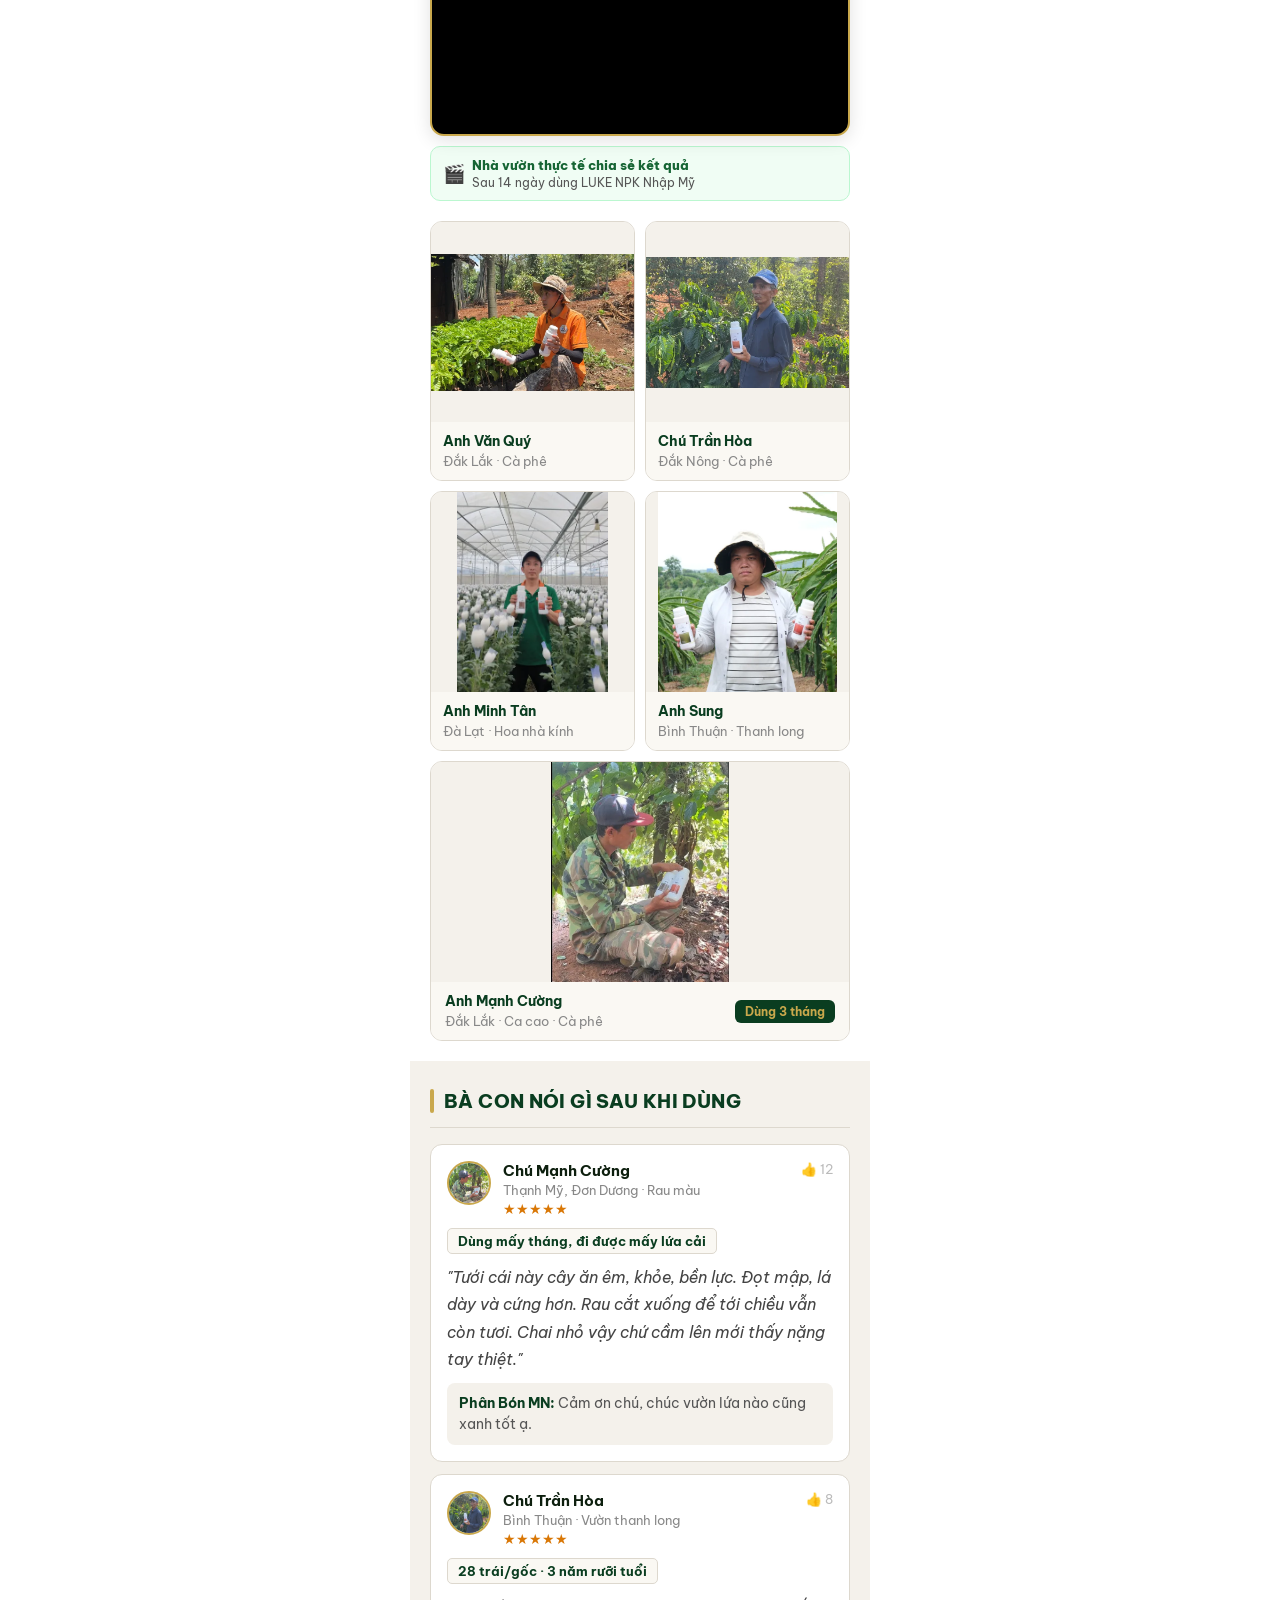
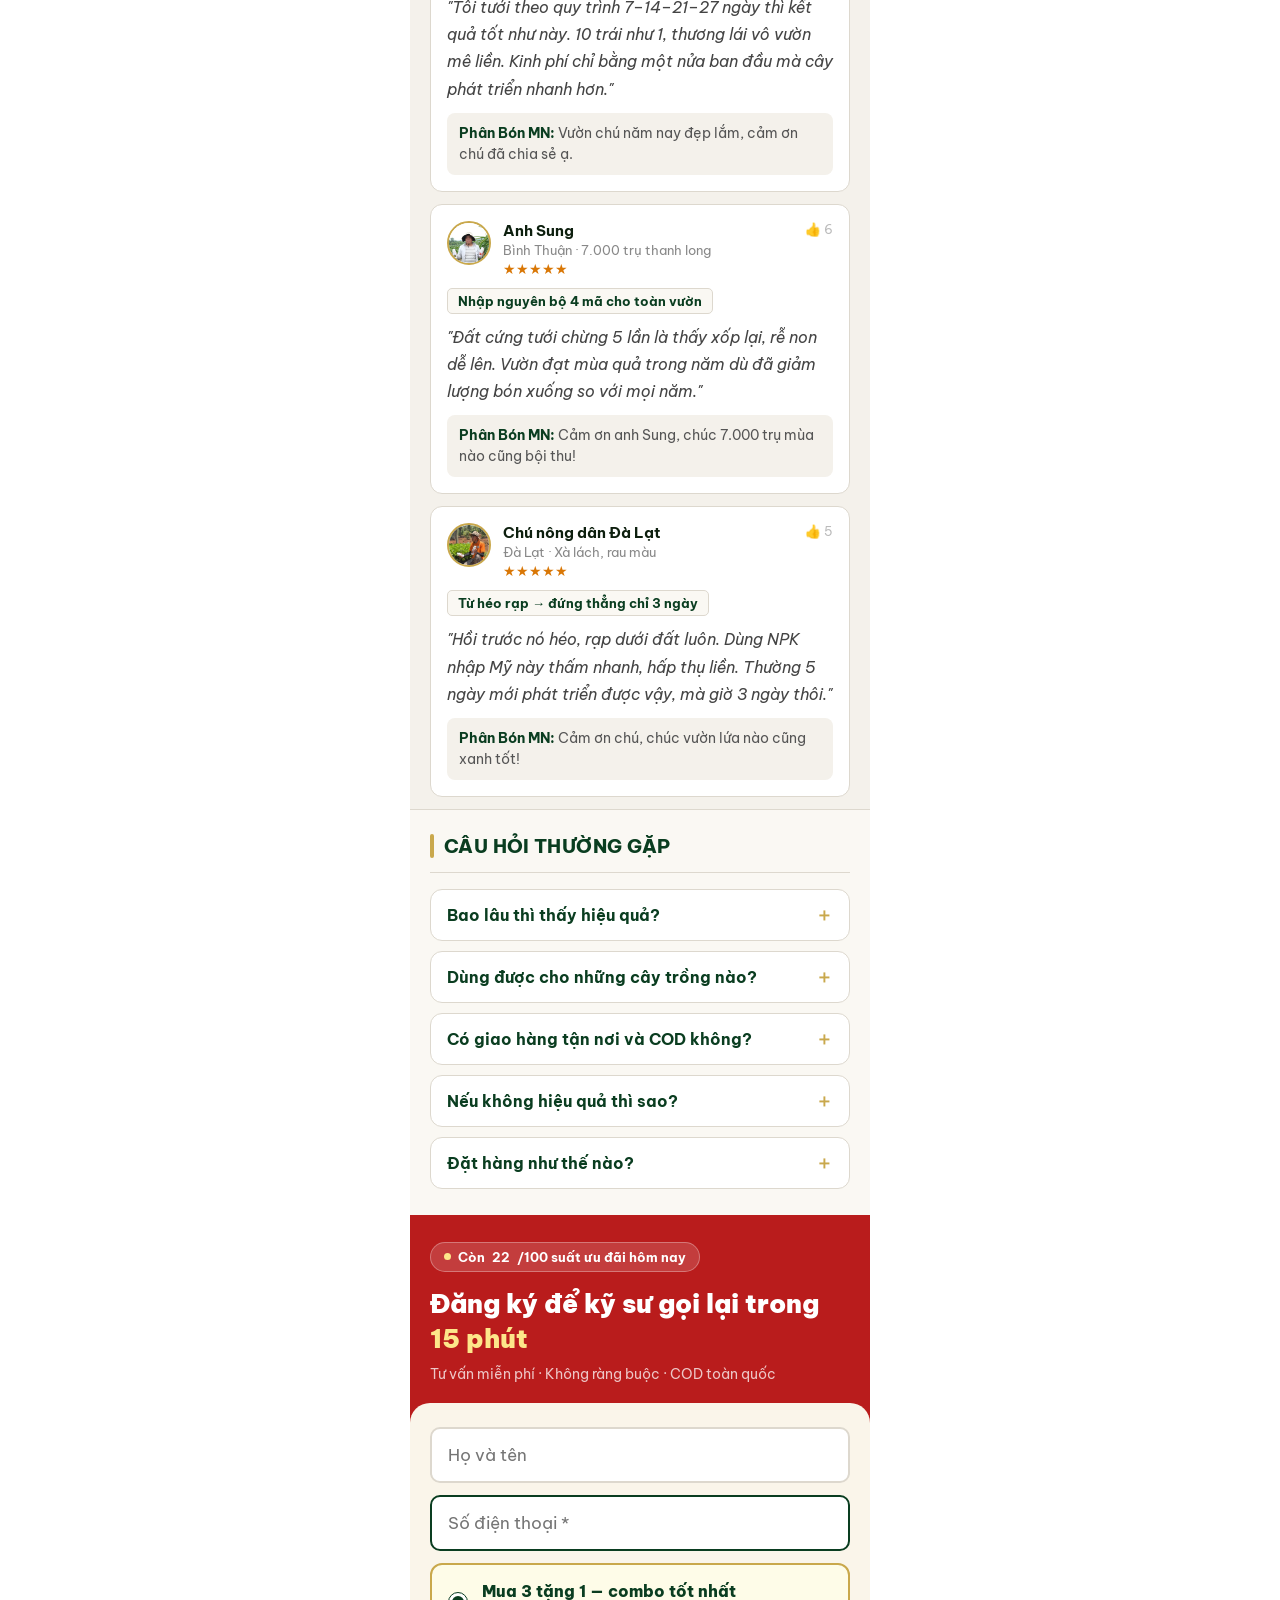
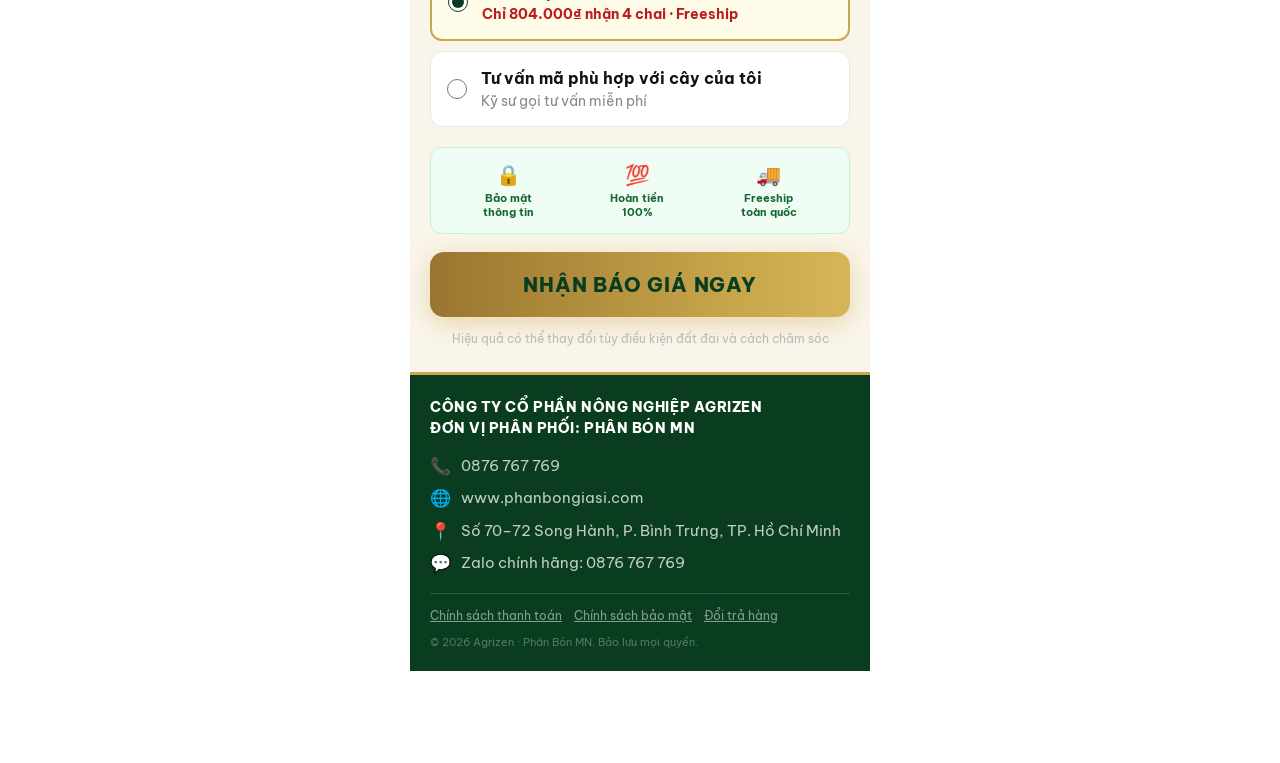
==== commit 7a613e01: "Update product and combo pricing to match official price sheet Single-bottle prices: 280k for 30-10-" ====
--- a/index.html
+++ b/index.html
@@ -273,11 +273,11 @@
         <div class="product-info">
           <div class="price-row">
             <div class="price-group">
-              <span class="price-now">210.000₫</span>
-              <span class="price-old">300.000₫</span>
+              <span class="price-now">285.000₫</span>
+              <span class="price-old">420.000₫</span>
               <span class="price-unit">/ chai</span>
             </div>
-            <span class="price-discount">–30%</span>
+            <span class="price-discount">–32%</span>
           </div>
           <ul class="product-features">
             <li>Đạm–Lân–Kali cân bằng, xanh bền, tăng hấp thu dinh dưỡng</li>
@@ -307,11 +307,11 @@
         <div class="product-info">
           <div class="price-row">
             <div class="price-group">
-              <span class="price-now">175.000₫</span>
-              <span class="price-old">280.000₫</span>
+              <span class="price-now">280.000₫</span>
+              <span class="price-old">400.000₫</span>
               <span class="price-unit">/ chai</span>
             </div>
-            <span class="price-discount">–37%</span>
+            <span class="price-discount">–30%</span>
           </div>
           <ul class="product-features">
             <li>Kích bật mầm mạnh, bung đọt đồng loạt — đọt mập, lá xanh dày</li>
@@ -340,8 +340,8 @@
         <div class="product-info">
           <div class="price-row">
             <div class="price-group">
-              <span class="price-now">238.000₫</span>
-              <span class="price-old">340.000₫</span>
+              <span class="price-now">280.000₫</span>
+              <span class="price-old">400.000₫</span>
               <span class="price-unit">/ chai</span>
             </div>
             <span class="price-discount">–30%</span>
@@ -373,11 +373,11 @@
         <div class="product-info">
           <div class="price-row">
             <div class="price-group">
-              <span class="price-now">196.000₫</span>
-              <span class="price-old">280.000₫</span>
+              <span class="price-now">285.000₫</span>
+              <span class="price-old">420.000₫</span>
               <span class="price-unit">/ chai</span>
             </div>
-            <span class="price-discount">–30%</span>
+            <span class="price-discount">–32%</span>
           </div>
           <ul class="product-features">
             <li>Kali cao 30 — vào cơm nhanh, dày múi, cơm vàng thơm ngọt</li>
@@ -411,11 +411,12 @@
     <div class="combo-row">
       <div>
         <div class="combo-name">Mua 2 chai</div>
-        <div class="combo-detail">134.000₫/chai · Freeship</div>
+        <div class="combo-detail">276.000₫/chai · Freeship</div>
       </div>
       <div class="combo-price">
-        <div class="combo-price-now">268.000₫</div>
-        <div class="combo-save">tiết kiệm 268.000₫</div>
+        <div class="combo-price-old">800.000₫</div>
+        <div class="combo-price-now">552.000₫</div>
+        <div class="combo-save">tiết kiệm 248.000₫</div>
       </div>
     </div>
     <div class="combo-cta-wrap">
@@ -432,9 +433,9 @@
         <div class="combo-detail">Nhận 4 chai · chỉ 201.000₫/chai</div>
       </div>
       <div class="combo-price">
-        <div class="combo-price-old">1.072.000₫</div>
+        <div class="combo-price-old">1.200.000₫</div>
         <div class="combo-price-now">804.000₫</div>
-        <div class="combo-save">tiết kiệm 268.000₫</div>
+        <div class="combo-save">tiết kiệm 396.000₫</div>
       </div>
     </div>
     <div class="combo-cta-wrap">
@@ -442,22 +443,22 @@
     </div>
   </div>
 
-  <!-- Card 3: Mua 5 tặng 2 — CÓ LỢI NHẤT -->
+  <!-- Card 3: Mua 6 tặng 2 — CÓ LỢI NHẤT -->
   <div class="combo-card">
     <div class="combo-tag combo-tag--value">CÓ LỢI NHẤT</div>
     <div class="combo-row">
       <div>
-        <div class="combo-name">Mua 5 tặng 2 🎁🎁</div>
-        <div class="combo-detail">Nhận 7 chai · chỉ 192.000₫/chai</div>
+        <div class="combo-name">Mua 6 tặng 2 🎁🎁</div>
+        <div class="combo-detail">Nhận 8 chai · chỉ 192.000₫/chai</div>
       </div>
       <div class="combo-price">
-        <div class="combo-price-old">1.876.000₫</div>
-        <div class="combo-price-now">1.340.000₫</div>
-        <div class="combo-save">tiết kiệm 536.000₫</div>
+        <div class="combo-price-old">2.400.000₫</div>
+        <div class="combo-price-now">1.536.000₫</div>
+        <div class="combo-save">tiết kiệm 864.000₫</div>
       </div>
     </div>
     <div class="combo-cta-wrap">
-      <button type="button" class="js-open-popup btn btn-primary btn-sm">Đặt combo 5+2 chai →</button>
+      <button type="button" class="js-open-popup btn btn-primary btn-sm">Đặt combo 6+2 chai →</button>
     </div>
   </div>
 
@@ -498,7 +499,7 @@
 </div>
 
 <!-- ═══ MINI FORM ═══ -->
-<div class="mini-form">
+<form id="miniForm" class="mini-form">
   <div class="mini-form-title">📲 Để lại SĐT — Kỹ sư gọi lại trong 15 phút</div>
   <label for="miniPhone" class="sr-only">Số điện thoại</label>
   <input type="tel" placeholder="Số điện thoại *" id="miniPhone" class="field-input" inputmode="numeric" maxlength="12" autocomplete="tel" aria-describedby="miniPhoneError">
@@ -508,8 +509,8 @@
     <option value="" disabled selected>Loại cây trồng</option>
     <option>Sầu riêng</option><option>Thanh long</option><option>Bưởi / Cam / Quýt</option><option>Xoài / Nhãn</option><option>Tiêu / Cà phê</option><option>Rau màu ngắn ngày</option><option>Lúa</option><option>Đại lý / Cửa hàng</option>
   </select>
-  <button id="miniBtn" type="button" data-action="mini-submit" class="btn btn-urgent">🔥 Nhận báo giá ưu đãi ngay</button>
-</div>
+  <button id="miniBtn" type="submit" data-action="mini-submit" class="btn btn-urgent">🔥 Nhận báo giá ưu đãi ngay</button>
+</form>
 
 <!-- ═══ HƯỚNG DẪN SỬ DỤNG ═══ -->
 <div class="steps-section">
@@ -745,7 +746,7 @@
     <h2 class="form-h2">Đăng ký để kỹ sư gọi lại trong <em>15 phút</em></h2>
     <p class="form-sub">Tư vấn miễn phí · Không ràng buộc · COD toàn quốc</p>
   </div>
-  <div class="form-card">
+  <form id="mainForm" class="form-card">
     <label for="mainName" class="sr-only">Họ và tên</label>
     <input type="text" id="mainName" placeholder="Họ và tên" class="field-input">
     <label for="mainPhone" class="sr-only">Số điện thoại</label>
@@ -781,9 +782,9 @@
         <div class="form-trust-label">Freeship<br>toàn quốc</div>
       </div>
     </div>
-    <button id="mainBtn" type="button" data-action="main-submit" class="btn btn-primary btn-lg">NHẬN BÁO GIÁ NGAY</button>
+    <button id="mainBtn" type="submit" data-action="main-submit" class="btn btn-primary btn-lg">NHẬN BÁO GIÁ NGAY</button>
     <p class="form-disclaimer">Hiệu quả có thể thay đổi tùy điều kiện đất đai và cách chăm sóc</p>
-  </div>
+  </form>
 </div>
 
 <!-- ═══ FOOTER ═══ -->
@@ -816,12 +817,12 @@
 <!-- ═══ STICKY BAR ═══ -->
 <div class="sticky-bar">
   <div id="stickyPhoneError" class="field-error" role="alert" style="padding:0 14px;margin:6px 0 0;color:#fca5a5"></div>
-  <div class="sticky-bar-inner">
+  <form id="stickyForm" class="sticky-bar-inner">
     <a href="tel:0876767769" class="sticky-call" aria-label="Gọi điện">📞</a>
     <label for="stickyPhone" class="sr-only">Số điện thoại</label>
     <input type="tel" id="stickyPhone" placeholder="SĐT — Kỹ sư gọi lại 15 phút" class="sticky-input" inputmode="numeric" maxlength="12" autocomplete="tel" aria-describedby="stickyPhoneError">
-    <button id="stickyBtn" type="button" data-action="sticky-submit" class="btn btn-urgent">✨ Báo giá ngay</button>
-  </div>
+    <button id="stickyBtn" type="submit" data-action="sticky-submit" class="btn btn-urgent">✨ Báo giá ngay</button>
+  </form>
 </div>
 
 <!-- ═══ POPUP ═══ -->
@@ -843,10 +844,12 @@
         <div class="popup-social-text">3.200+ nhà vườn đã đặt · <span>★★★★★</span> 4.9</div>
       </div>
       <div class="popup-call-note">Kỹ sư gọi xác nhận đơn trong <strong>15 phút</strong></div>
-      <label for="popupPhone" class="sr-only">Số điện thoại</label>
-      <input type="tel" id="popupPhone" placeholder="Số điện thoại của bạn" class="popup-input" inputmode="numeric" maxlength="12" autocomplete="tel" aria-describedby="popupPhoneError">
-      <div id="popupPhoneError" class="field-error" role="alert"></div>
-      <button id="popupBtn" type="button" data-action="popup-submit" class="btn btn-primary btn-sm">ĐẶT NGAY — COMBO 3 TẶNG 1</button>
+      <form id="popupForm">
+        <label for="popupPhone" class="sr-only">Số điện thoại</label>
+        <input type="tel" id="popupPhone" placeholder="Số điện thoại của bạn" class="popup-input" inputmode="numeric" maxlength="12" autocomplete="tel" aria-describedby="popupPhoneError">
+        <div id="popupPhoneError" class="field-error" role="alert"></div>
+        <button id="popupBtn" type="submit" data-action="popup-submit" class="btn btn-primary btn-sm">ĐẶT NGAY — COMBO 3 TẶNG 1</button>
+      </form>
       <div class="popup-trust-row">
         <div>🚚 Freeship</div>
         <div>💵 COD</div>
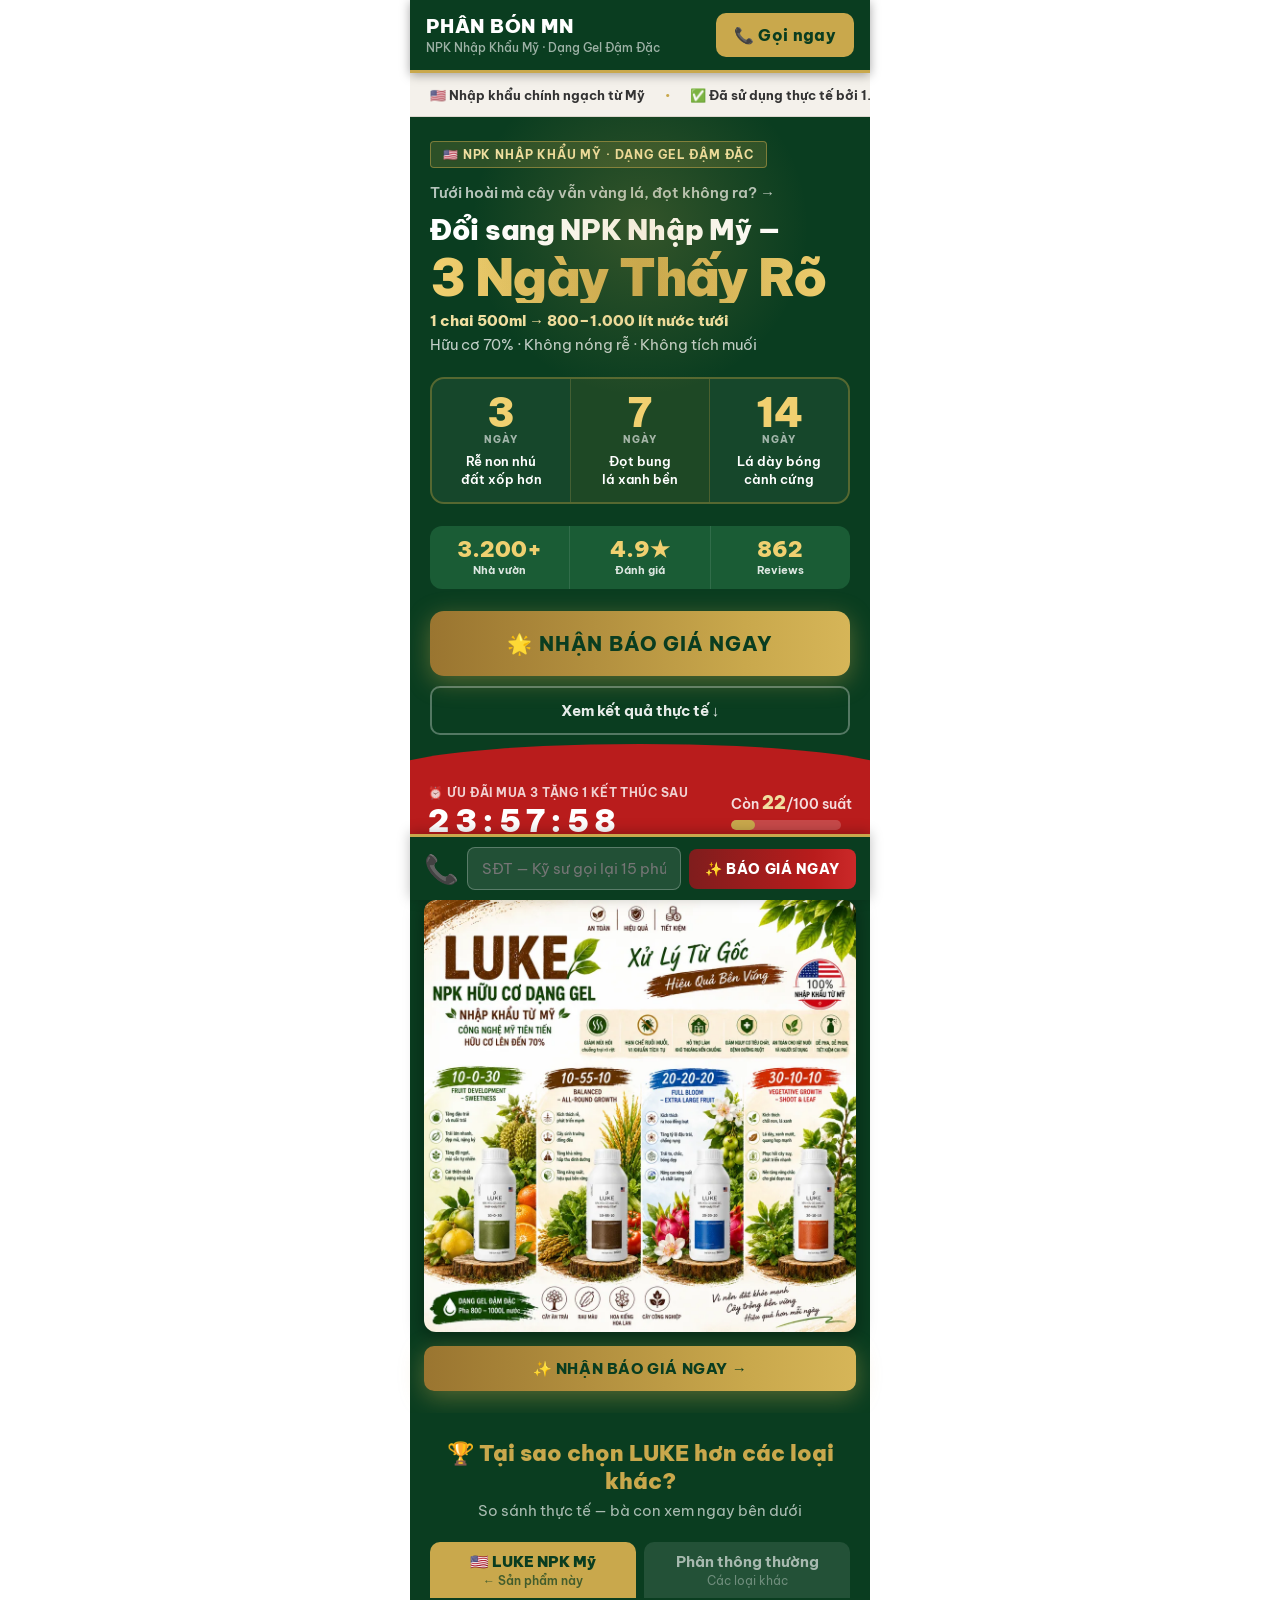
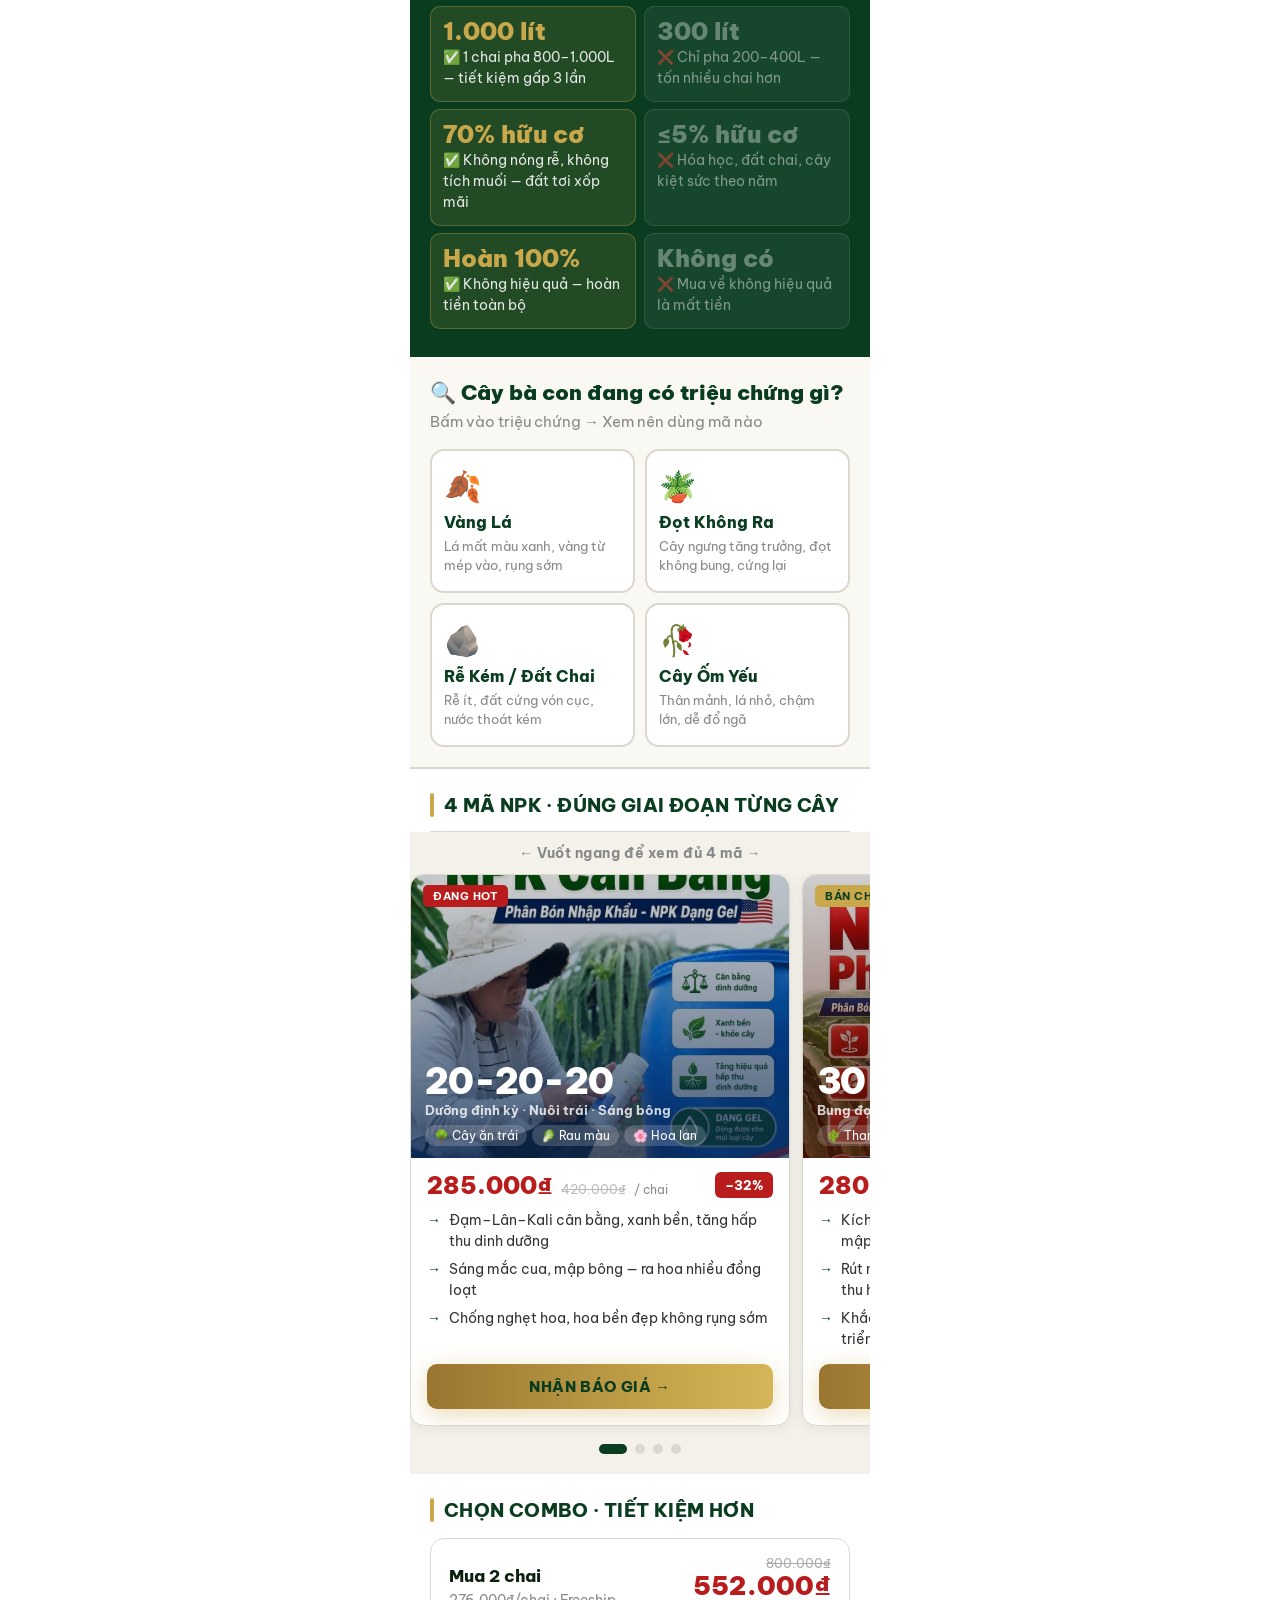
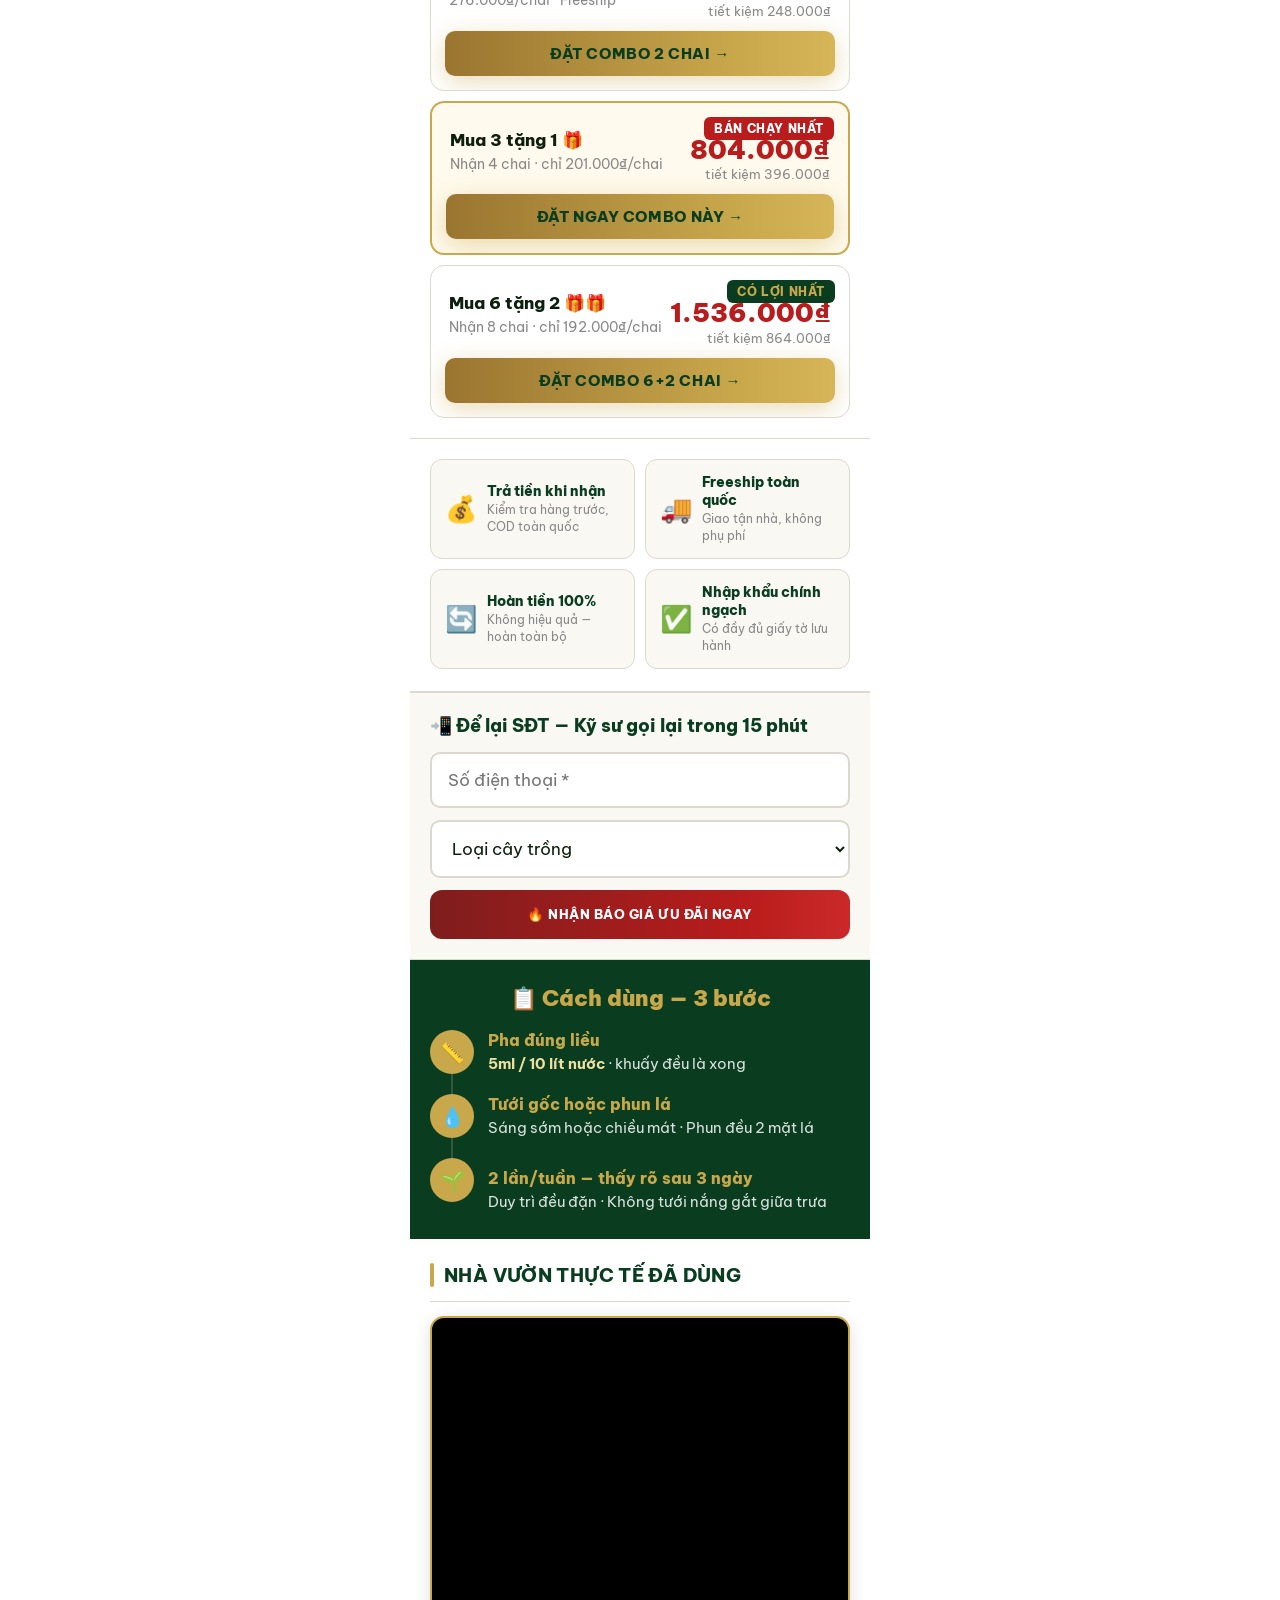
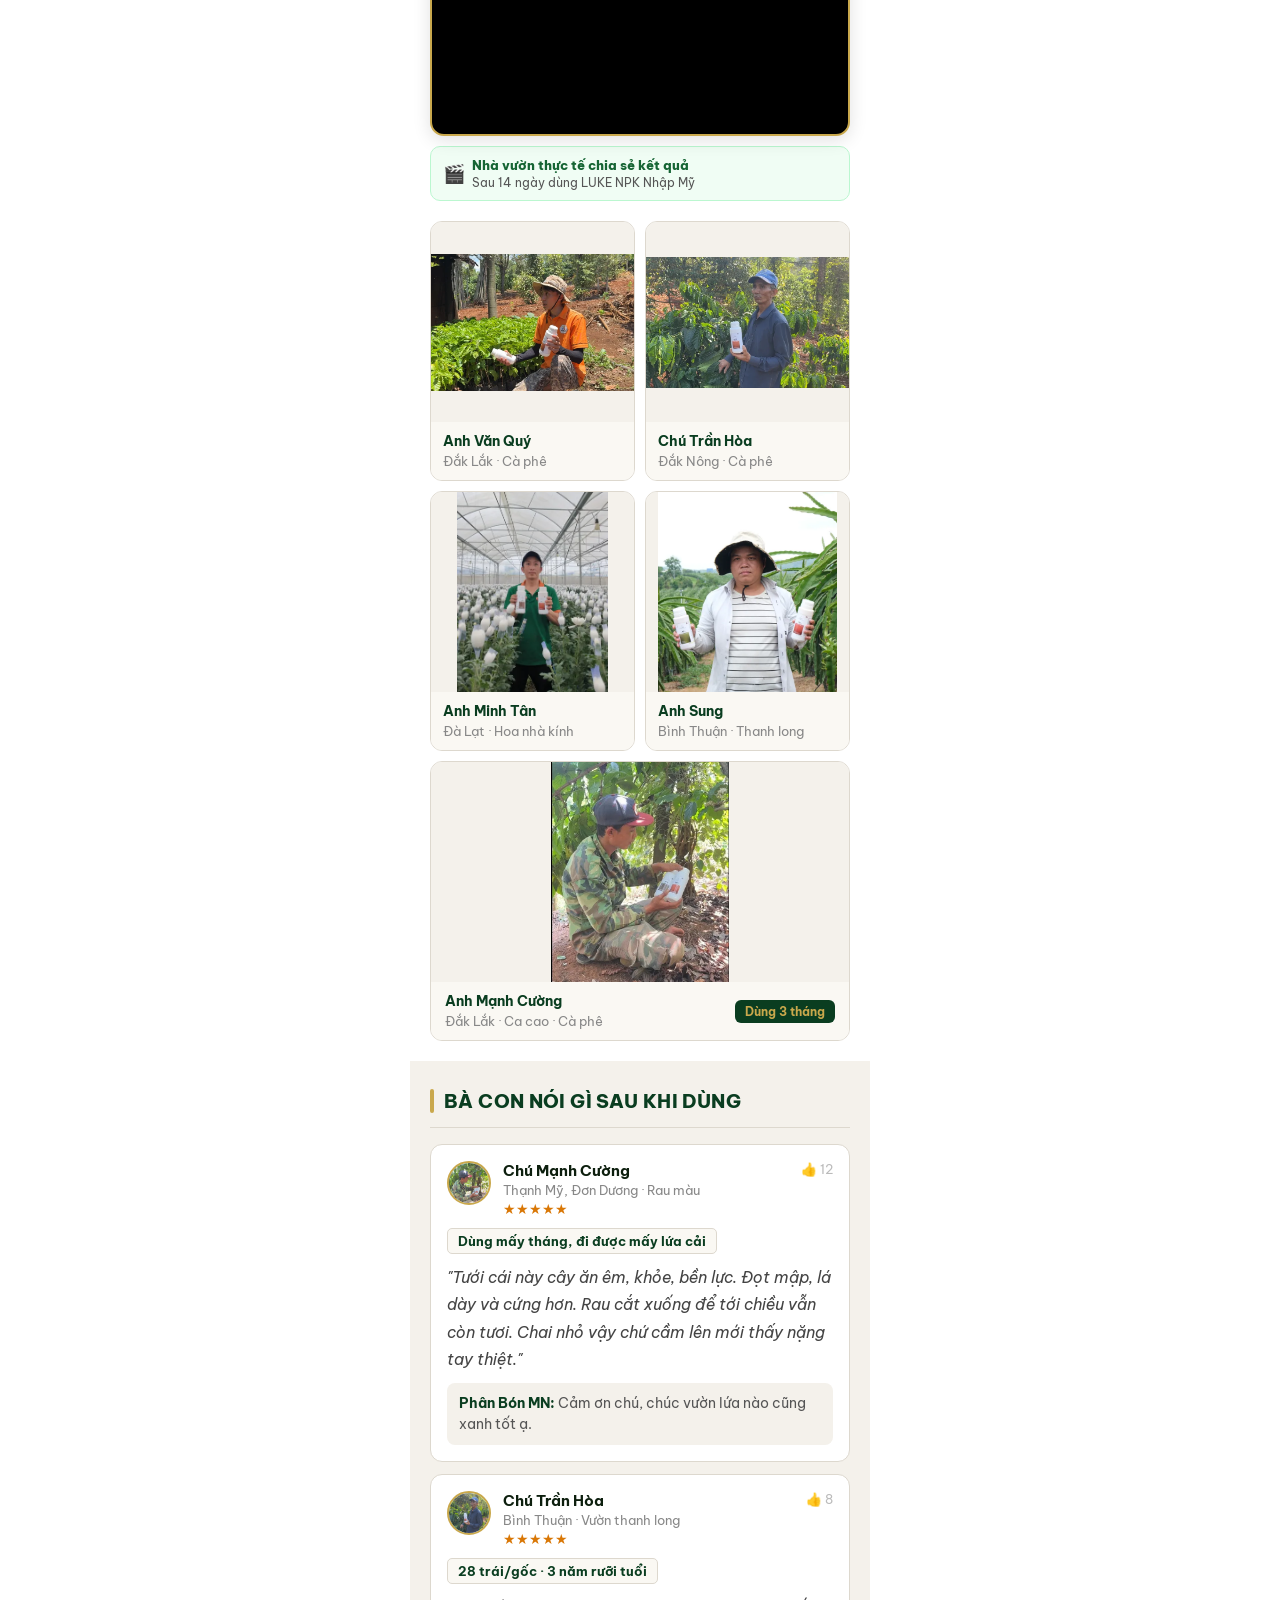
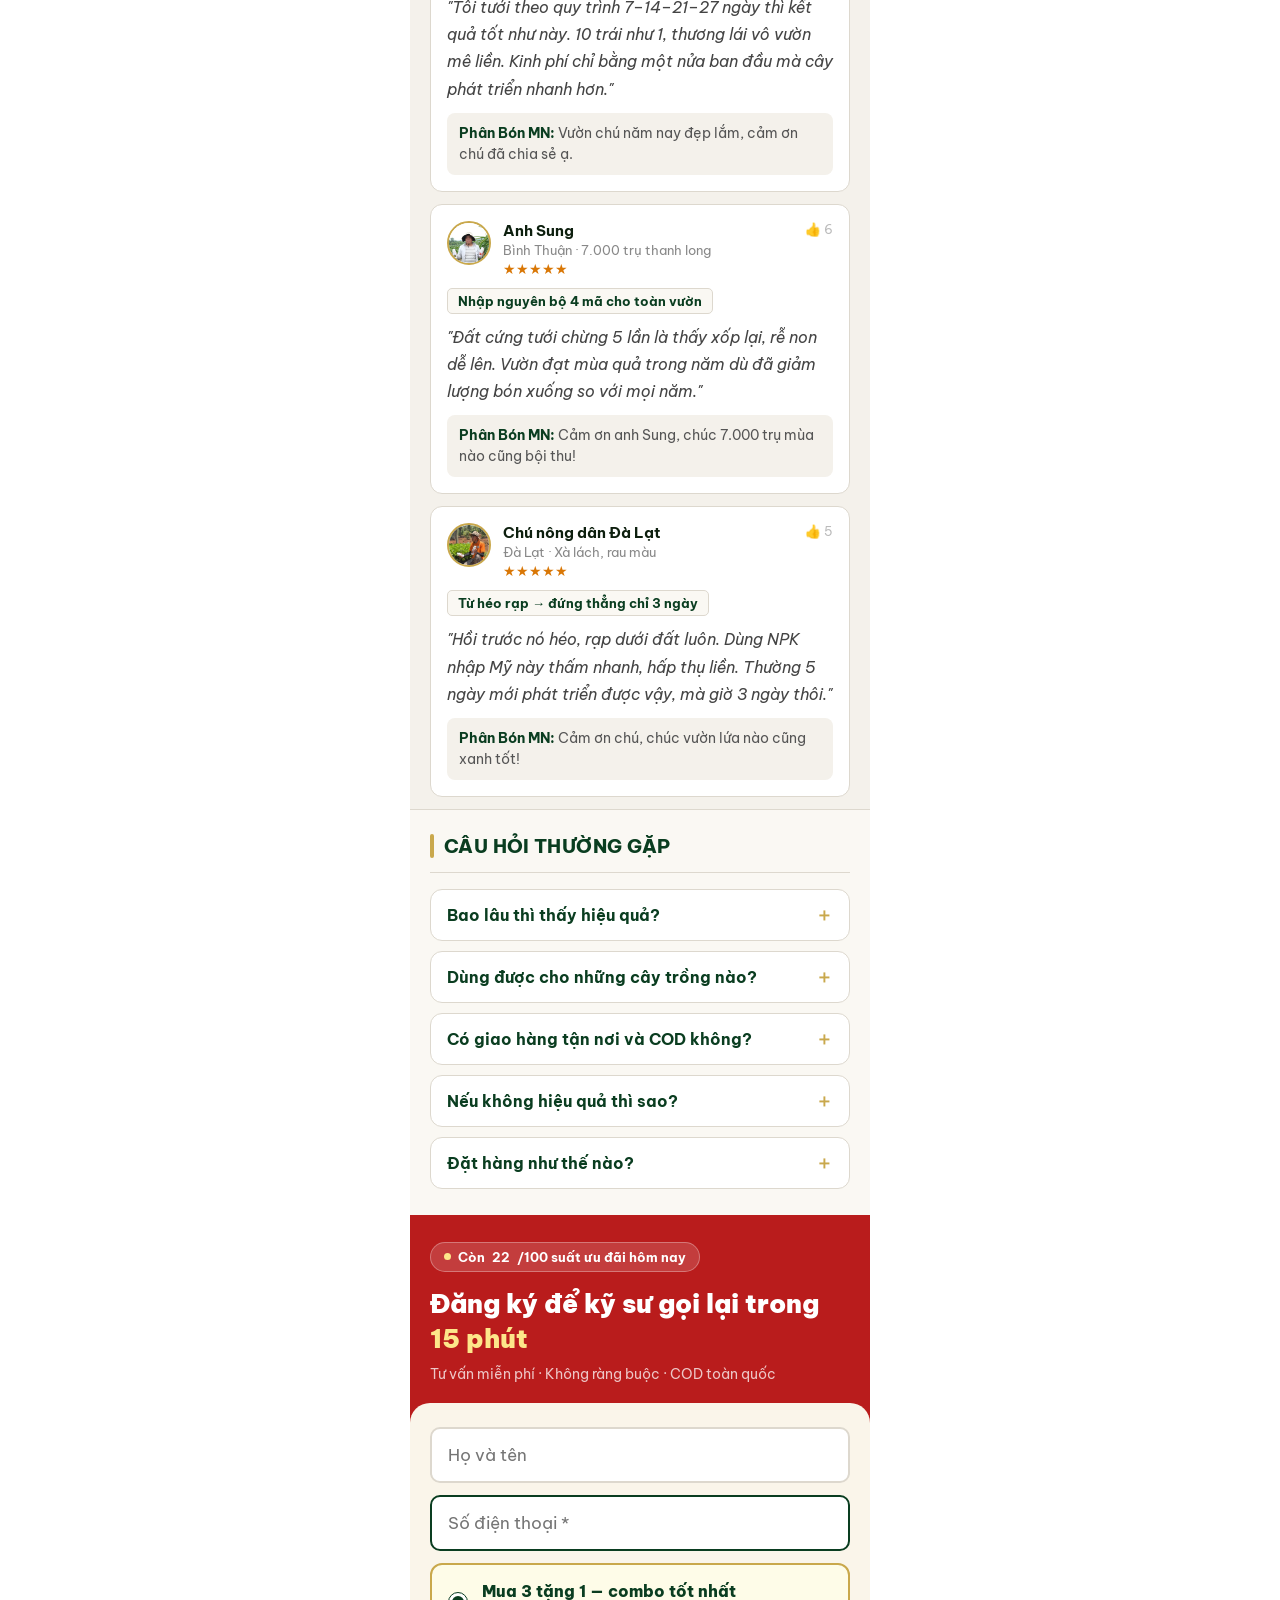
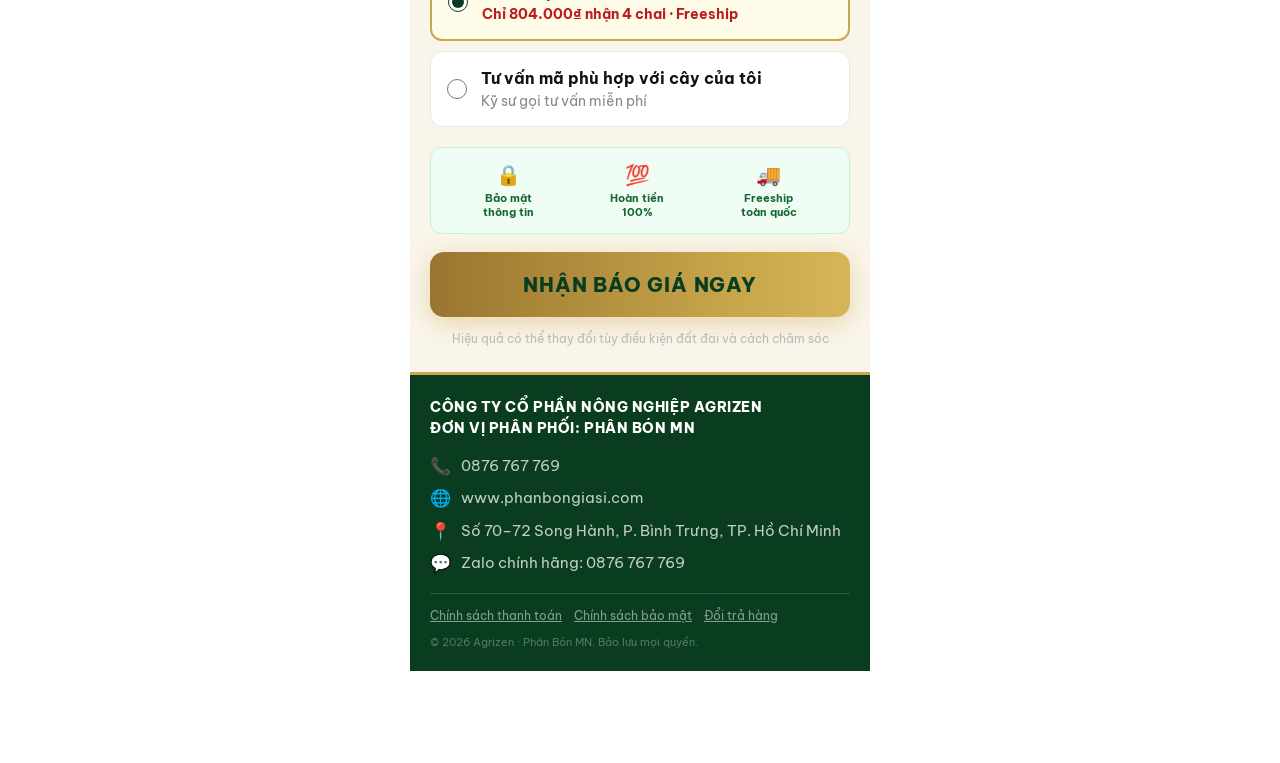
==== commit 85755989: "SEO improvements: canonical, OG image, lazyload, schema, robots.txt - Fix canonical & all OG/Twitter" ====
--- a/index.html
+++ b/index.html
@@ -5,16 +5,17 @@
 <meta name="viewport" content="width=device-width,initial-scale=1">
 <title>LUKE – NPK Nhập Khẩu Mỹ | Phân Bón MN</title>
 <meta name="description" content="LUKE NPK nhập khẩu Mỹ, dạng gel hữu cơ 70% — 1 chai pha 800–1.000 lít nước. Rễ non nhú sau 3 ngày, đọt bung sau 7 ngày. Freeship, COD toàn quốc, hoàn tiền 100% nếu không hiệu quả.">
-<link rel="canonical" href="https://www.phanbongiasi.com/">
+<meta name="keywords" content="phân bón NPK, NPK nhập khẩu Mỹ, phân bón lá, LUKE NPK, phân bón sầu riêng, phân bón thanh long, phân bón hữu cơ, phân NPK dạng gel, phân bón giá sỉ">
+<link rel="canonical" href="https://phanbongiasi.com/">
 
 <!-- Open Graph (Facebook/Zalo preview) -->
 <meta property="og:type" content="website">
 <meta property="og:locale" content="vi_VN">
 <meta property="og:site_name" content="Phân Bón MN">
-<meta property="og:url" content="https://www.phanbongiasi.com/">
+<meta property="og:url" content="https://phanbongiasi.com/">
 <meta property="og:title" content="LUKE – NPK Nhập Khẩu Mỹ | 3 Ngày Thấy Rõ">
 <meta property="og:description" content="NPK nhập khẩu Mỹ, dạng gel hữu cơ 70% — 1 chai pha 800–1.000 lít nước. Freeship, COD toàn quốc, hoàn tiền 100% nếu không hiệu quả.">
-<meta property="og:image" content="https://www.phanbongiasi.com/img/luke_banner.webp">
+<meta property="og:image" content="https://phanbongiasi.com/img/luke_banner.webp">
 <meta property="og:image:width" content="900">
 <meta property="og:image:height" content="900">
 
@@ -22,7 +23,7 @@
 <meta name="twitter:card" content="summary_large_image">
 <meta name="twitter:title" content="LUKE – NPK Nhập Khẩu Mỹ | 3 Ngày Thấy Rõ">
 <meta name="twitter:description" content="NPK nhập khẩu Mỹ, dạng gel hữu cơ 70% — 1 chai pha 800–1.000 lít nước. Freeship, COD toàn quốc, hoàn tiền 100% nếu không hiệu quả.">
-<meta name="twitter:image" content="https://www.phanbongiasi.com/img/luke_banner.webp">
+<meta name="twitter:image" content="https://phanbongiasi.com/img/luke_banner.webp">
 
 <link rel="icon" type="image/png" sizes="32x32" href="/favicon-32.png">
 <link rel="icon" type="image/png" sizes="16x16" href="/favicon-16.png">
@@ -32,6 +33,72 @@
 <link rel="preconnect" href="https://fonts.gstatic.com" crossorigin>
 <link href="https://fonts.googleapis.com/css2?family=Be+Vietnam+Pro:wght@400;600;700;800;900&display=swap" rel="stylesheet">
 <link rel="stylesheet" href="styles.css">
+<!-- Schema Markup -->
+<script type="application/ld+json">
+{
+  "@context": "https://schema.org",
+  "@graph": [
+    {
+      "@type": "Organization",
+      "name": "Phân Bón MN",
+      "url": "https://phanbongiasi.com",
+      "logo": "https://phanbongiasi.com/img/luke_banner.webp",
+      "contactPoint": {
+        "@type": "ContactPoint",
+        "telephone": "+84-876-767-769",
+        "contactType": "customer service",
+        "areaServed": "VN",
+        "availableLanguage": "Vietnamese"
+      }
+    },
+    {
+      "@type": "FAQPage",
+      "mainEntity": [
+        {
+          "@type": "Question",
+          "name": "Bao lâu thì thấy hiệu quả?",
+          "acceptedAnswer": {
+            "@type": "Answer",
+            "text": "Thường thấy rễ non nhú và đất xốp hơn chỉ sau 3 ngày đầu tiên. Đọt bung đồng loạt sau 7 ngày, lá dày xanh bền sau 14 ngày."
+          }
+        },
+        {
+          "@type": "Question",
+          "name": "Dùng được cho những cây trồng nào?",
+          "acceptedAnswer": {
+            "@type": "Answer",
+            "text": "Phù hợp với tất cả cây trồng: sầu riêng, thanh long, cam/bưởi, xoài, nhãn, tiêu, cà phê, lúa, rau màu ngắn ngày và cây hoa kiểng."
+          }
+        },
+        {
+          "@type": "Question",
+          "name": "Có giao hàng tận nơi và COD không?",
+          "acceptedAnswer": {
+            "@type": "Answer",
+            "text": "Có. Freeship toàn quốc, giao tận nhà. Nhận hàng, kiểm tra sản phẩm trước rồi mới thanh toán (COD)."
+          }
+        },
+        {
+          "@type": "Question",
+          "name": "Nếu không hiệu quả thì sao?",
+          "acceptedAnswer": {
+            "@type": "Answer",
+            "text": "Cam kết hoàn tiền 100% nếu dùng đúng hướng dẫn mà không thấy kết quả. Liên hệ Zalo 0876 767 769, kỹ sư xử lý trong vòng 24 giờ."
+          }
+        },
+        {
+          "@type": "Question",
+          "name": "Đặt hàng như thế nào?",
+          "acceptedAnswer": {
+            "@type": "Answer",
+            "text": "Điền số điện thoại và loại cây vào form — kỹ sư gọi lại trong 15 phút, tư vấn miễn phí và chốt đơn. Hoặc gọi thẳng 0876 767 769."
+          }
+        }
+      ]
+    }
+  ]
+}
+</script>
 <!-- Google Tag Manager -->
 <script>(function(w,d,s,l,i){w[l]=w[l]||[];w[l].push({'gtm.start':
 new Date().getTime(),event:'gtm.js'});var f=d.getElementsByTagName(s)[0],
@@ -152,7 +219,7 @@
     <div class="showcase-header-text">Bộ 4 mã NPK nhập Mỹ · Toàn bộ giai đoạn</div>
   </div>
   <div class="showcase-img-wrap">
-    <img src="img/luke_banner.webp" alt="LUKE NPK Hữu Cơ Dạng Gel – Bộ 4 mã" class="showcase-img">
+    <img src="img/luke_banner.webp" alt="LUKE NPK Hữu Cơ Dạng Gel – Bộ 4 mã" class="showcase-img" loading="lazy">
   </div>
   <div class="showcase-cta-wrap">
     <button type="button" class="js-open-popup btn btn-primary btn-sm">✨ Nhận báo giá ngay →</button>
@@ -257,7 +324,7 @@
       <!-- Card 1: 20-20-20 -->
       <div data-card="1" class="product-card">
         <div class="product-media">
-          <img src="img/npk_can_bang.webp" alt="LUKE 20-20-20">
+          <img src="img/npk_can_bang.webp" alt="LUKE 20-20-20" loading="lazy">
           <div class="product-media-overlay" style="background:linear-gradient(to bottom,rgba(0,0,0,.18) 0%,rgba(10,40,80,.75) 100%)"></div>
           <div class="product-badge product-badge--hot">ĐANG HOT</div>
           <div class="product-media-text">
@@ -291,7 +358,7 @@
       <!-- Card 2: 30-10-10 -->
       <div class="product-card">
         <div class="product-media">
-          <img src="img/proof4.webp" alt="LUKE 30-10-10" style="object-position:top">
+          <img src="img/proof4.webp" alt="LUKE 30-10-10" style="object-position:top" loading="lazy">
           <div class="product-media-overlay" style="background:linear-gradient(to bottom,rgba(0,0,0,.18) 0%,rgba(80,20,5,.75) 100%)"></div>
           <div class="product-badge product-badge--bestseller">BÁN CHẠY #1</div>
           <div class="product-media-text">
@@ -325,7 +392,7 @@
       <!-- Card 3: 10-55-10 -->
       <div class="product-card">
         <div class="product-media">
-          <img src="img/npk_kich_hoa.webp" alt="LUKE 10-55-10" style="object-position:top">
+          <img src="img/npk_kich_hoa.webp" alt="LUKE 10-55-10" style="object-position:top" loading="lazy">
           <div class="product-media-overlay" style="background:linear-gradient(to bottom,rgba(0,0,0,.18) 0%,rgba(60,30,10,.78) 100%)"></div>
           <div class="product-media-text">
             <div class="product-formula">10-55-10</div>
@@ -358,7 +425,7 @@
       <!-- Card 4: 10-0-30 -->
       <div class="product-card">
         <div class="product-media">
-          <img src="img/npk_nuoi_trai.webp" alt="LUKE 10-0-30" style="object-position:top">
+          <img src="img/npk_nuoi_trai.webp" alt="LUKE 10-0-30" style="object-position:top" loading="lazy">
           <div class="product-media-overlay" style="background:linear-gradient(to bottom,rgba(0,0,0,.18) 0%,rgba(5,40,20,.78) 100%)"></div>
           <div class="product-media-text">
             <div class="product-formula">10-0-30</div>
